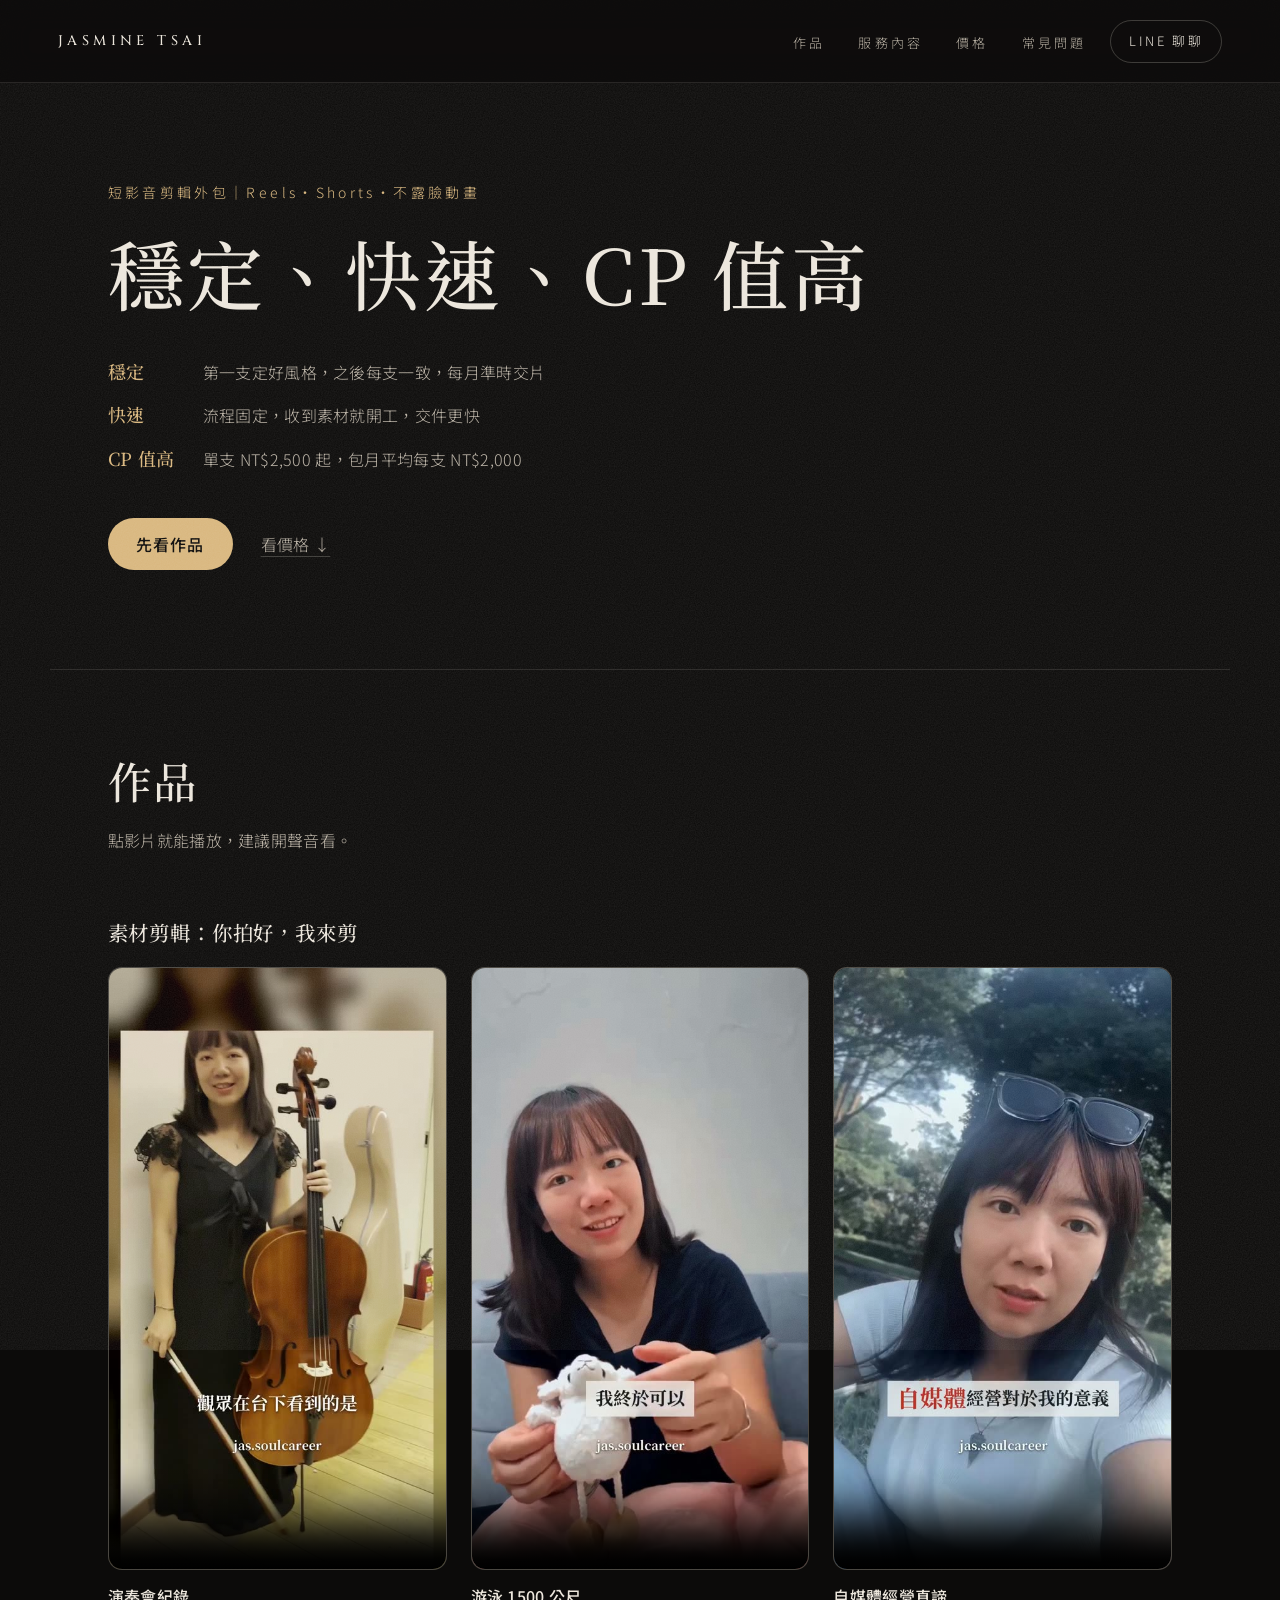
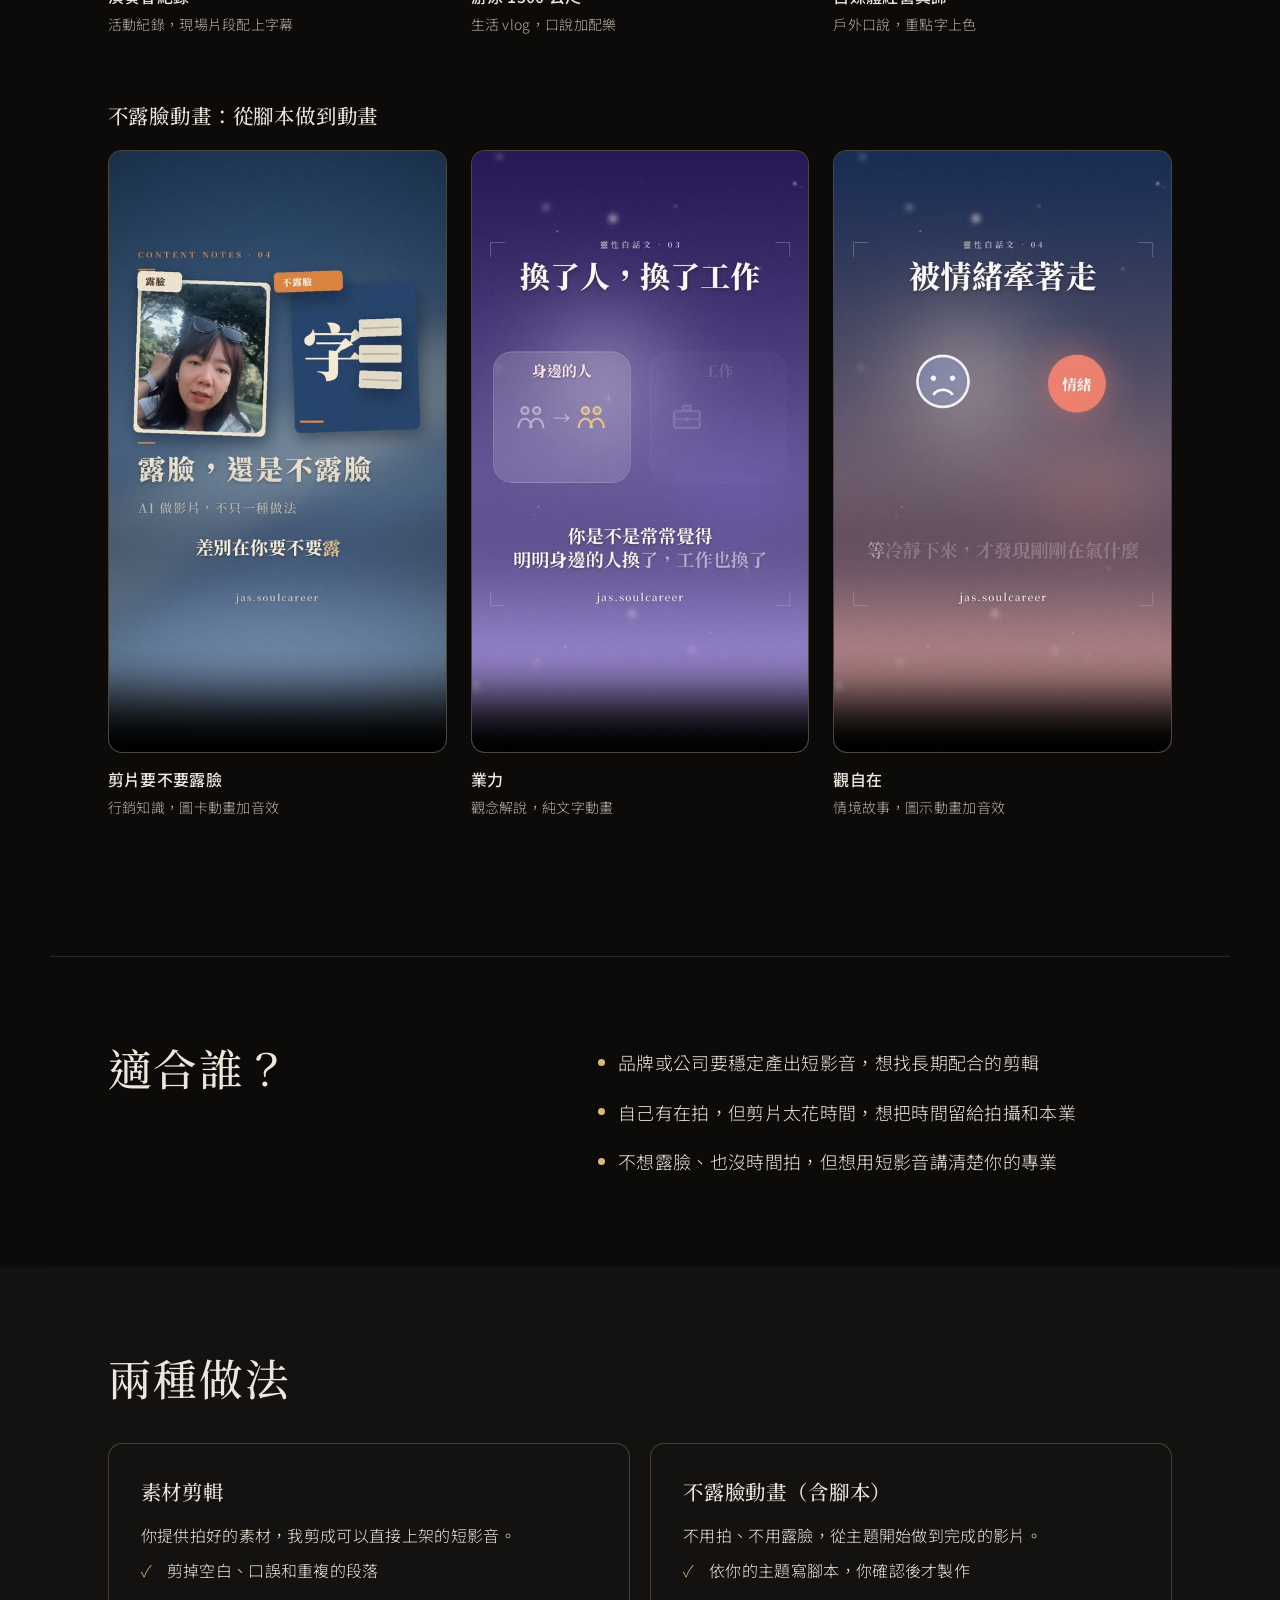
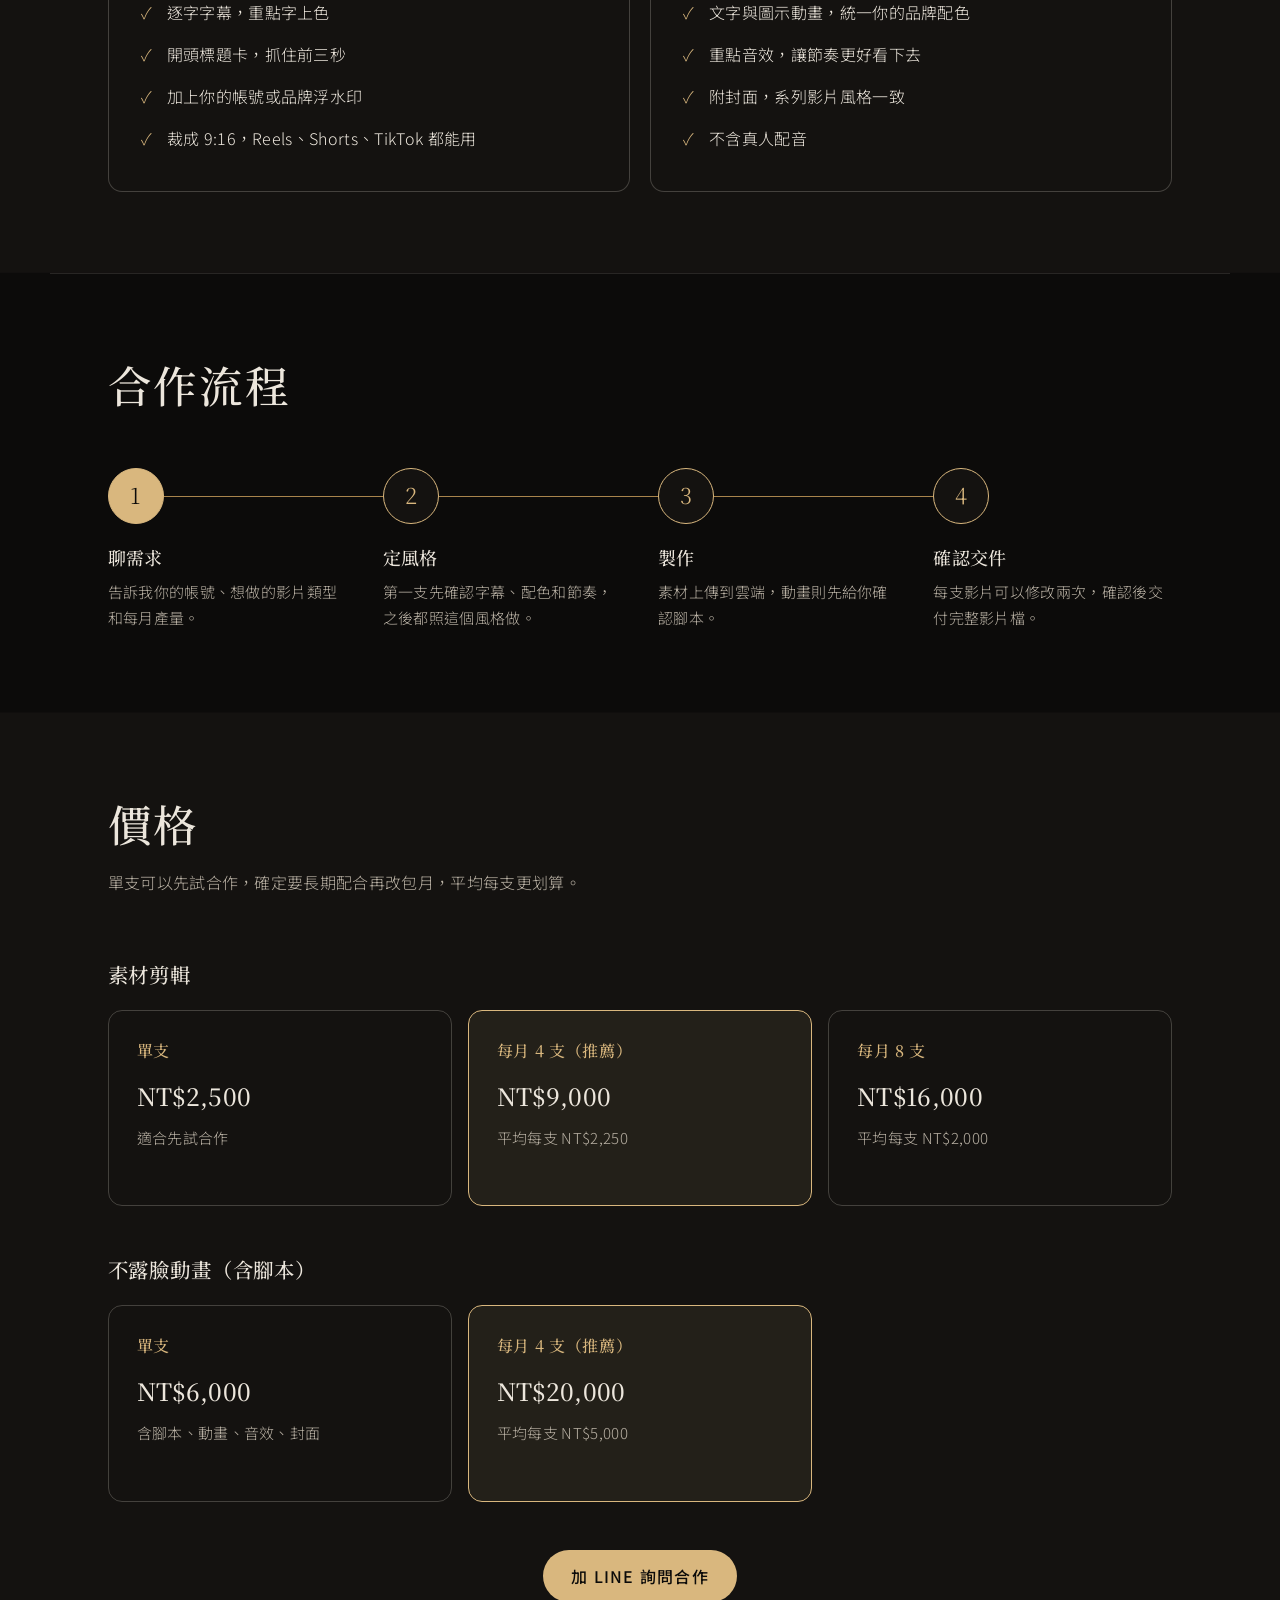
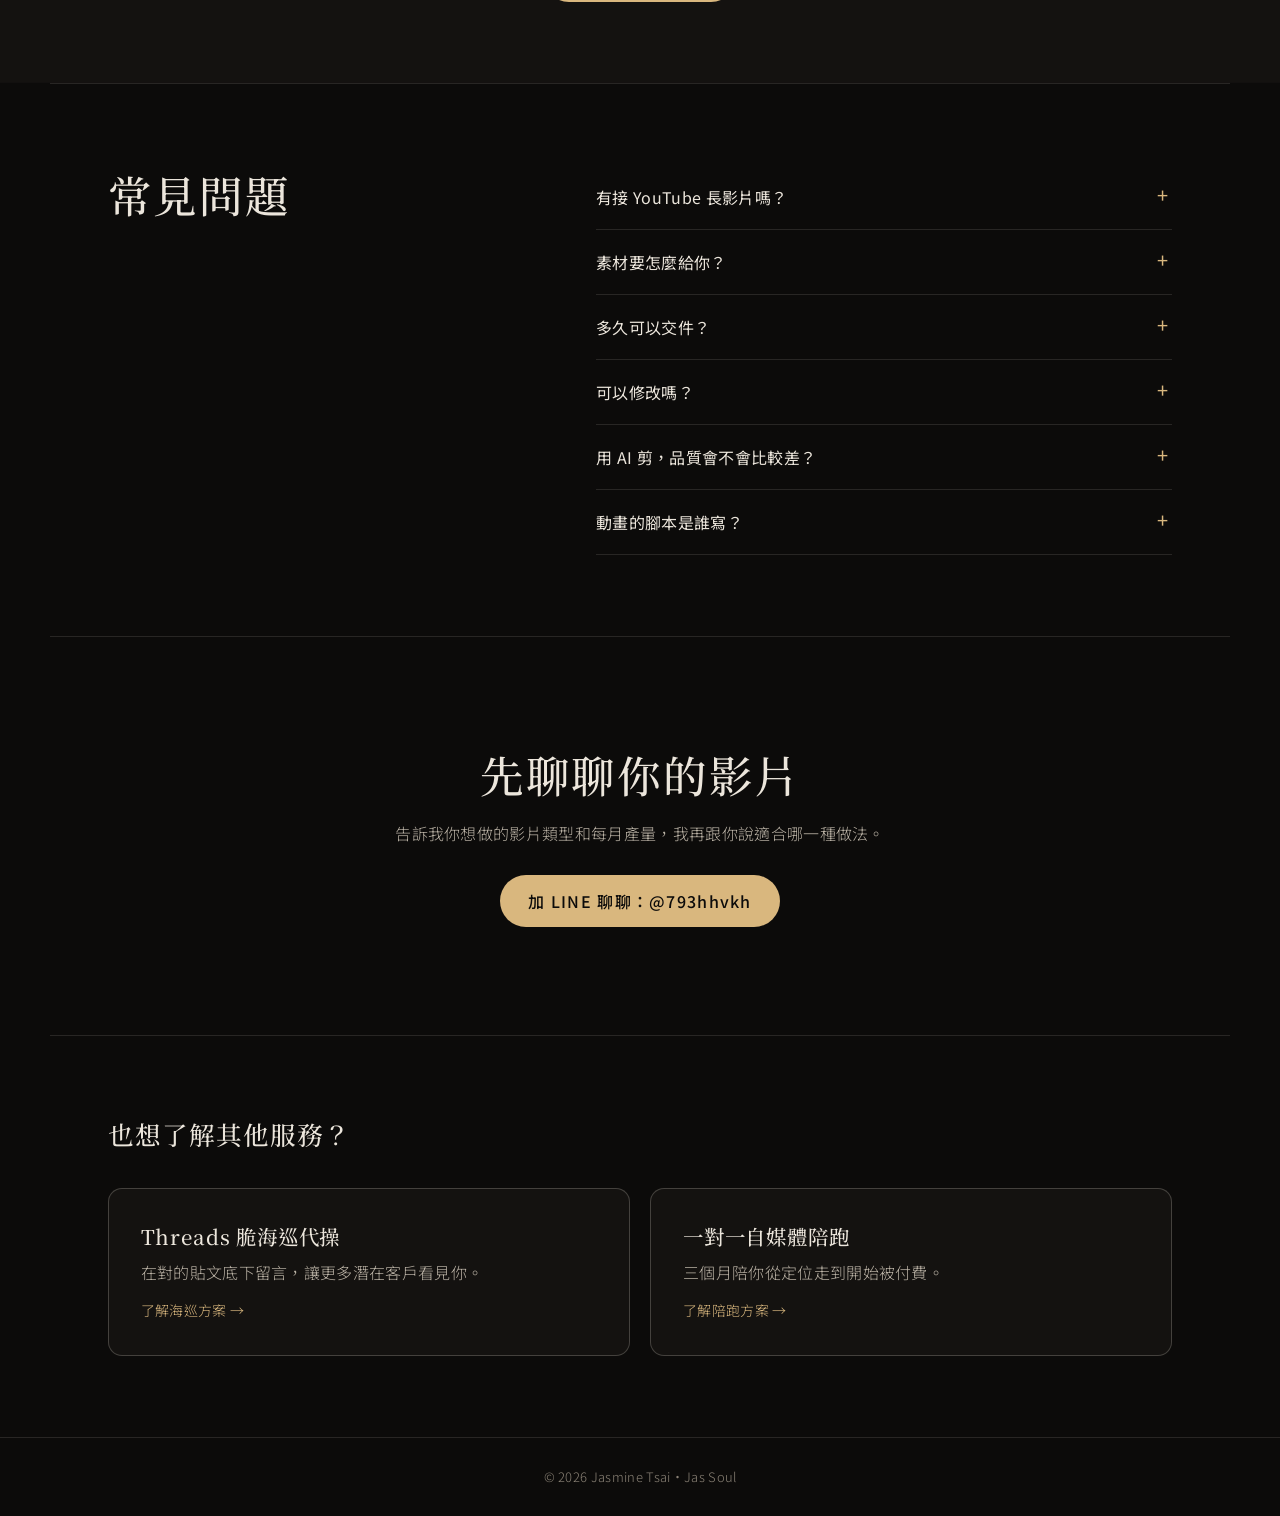
==== ai-video/index.html @ 6b988c1b "Add short video editing service page Co-Authored-By: Claude Opus 5.5 <noreply@anthropic.com>" ====
<!doctype html>
<html lang="zh-Hant">
<head>
<meta charset="utf-8">
<meta name="viewport" content="width=device-width, initial-scale=1, viewport-fit=cover">
<title>短影音剪輯外包｜穩定、快速、CP 值高｜Jasmine Tsai</title>
<meta name="description" content="短影音剪輯外包：有素材幫你剪成 Reels、Shorts，沒有素材也能從腳本做到不露臉動畫。單支或包月都可以，用 AI 加速，風格穩定、交件快。">
<meta name="theme-color" content="#0c0b0a">
<meta property="og:title" content="短影音剪輯外包｜穩定、快速、CP 值高">
<meta property="og:description" content="Reels、Shorts 代剪與不露臉動畫，單支或包月都可以。先看作品，再聊合作。">
<meta property="og:image" content="https://jasmine.jas-soul.com/assets/img/og-ai-video.jpg">
<meta property="og:image:width" content="1200">
<meta property="og:image:height" content="630">
<meta property="og:image:alt" content="短影音剪輯外包：穩定、快速、CP 值高">
<meta property="og:url" content="https://jasmine.jas-soul.com/ai-video/">
<meta property="og:type" content="website">
<meta name="twitter:card" content="summary_large_image">
<link rel="canonical" href="https://jasmine.jas-soul.com/ai-video/">
<link rel="icon" type="image/png" sizes="180x180" href="../assets/img/favicon-threads.png">
<link rel="apple-touch-icon" href="../assets/img/favicon-threads.png">
<link rel="preconnect" href="https://fonts.googleapis.com">
<link rel="preconnect" href="https://fonts.gstatic.com" crossorigin>
<link href="https://fonts.googleapis.com/css2?family=Cinzel:wght@400;500;600&family=Noto+Sans+TC:wght@300;400;500&family=Noto+Serif+TC:wght@300;500;700&display=swap" rel="stylesheet">
<link rel="stylesheet" href="../style.css">
<link rel="stylesheet" href="../threads/threads.css">
<link rel="stylesheet" href="ai-video.css">
<script type="application/ld+json">
{
 "@context": "https://schema.org",
 "@type": "Service",
 "@id": "https://jasmine.jas-soul.com/ai-video/#service",
 "name": "AI 短影音剪輯與不露臉動畫",
 "serviceType": "短影音剪輯外包",
 "description": "Reels、Shorts 短影音代剪，以及從腳本到動畫的不露臉影片製作。",
 "url": "https://jasmine.jas-soul.com/ai-video/",
 "image": "https://jasmine.jas-soul.com/assets/img/og-ai-video.jpg",
 "areaServed": {"@type": "Country", "name": "Taiwan"},
 "inLanguage": "zh-Hant",
 "provider": {"@id": "https://jasmine.jas-soul.com/#person", "@type": "Person", "name": "Jasmine Tsai", "url": "https://jasmine.jas-soul.com/"},
 "offers": [
  {"@type": "Offer", "name": "素材剪輯｜單支", "price": "2500", "priceCurrency": "TWD", "url": "https://jasmine.jas-soul.com/ai-video/#pricing"},
  {"@type": "Offer", "name": "素材剪輯｜每月 4 支", "price": "9000", "priceCurrency": "TWD", "url": "https://jasmine.jas-soul.com/ai-video/#pricing"},
  {"@type": "Offer", "name": "素材剪輯｜每月 8 支", "price": "16000", "priceCurrency": "TWD", "url": "https://jasmine.jas-soul.com/ai-video/#pricing"},
  {"@type": "Offer", "name": "不露臉動畫（含腳本）｜單支", "price": "6000", "priceCurrency": "TWD", "url": "https://jasmine.jas-soul.com/ai-video/#pricing"},
  {"@type": "Offer", "name": "不露臉動畫（含腳本）｜每月 4 支", "price": "20000", "priceCurrency": "TWD", "url": "https://jasmine.jas-soul.com/ai-video/#pricing"}
 ]
}
</script>
</head>
<body class="th">
<a class="skip" href="#main">跳到主要內容</a>
<div class="grain" aria-hidden="true"></div>

<header class="nav th-nav">
  <a class="nav-mark" href="../" aria-label="回到 Jasmine Tsai 首頁">Jasmine&nbsp;Tsai</a>
  <nav aria-label="本頁選單">
    <ul class="nav-links">
      <li><a href="#works">作品</a></li>
      <li><a href="#service">服務內容</a></li>
      <li><a href="#pricing">價格</a></li>
      <li><a href="#faq">常見問題</a></li>
    </ul>
  </nav>
  <a class="nav-cta" href="https://line.me/R/ti/p/@793hhvkh" target="_blank" rel="noopener">LINE 聊聊</a>
</header>

<main id="main">

  <section class="th-hero">
    <p class="th-eyebrow">短影音剪輯外包｜Reels・Shorts・不露臉動畫</p>
    <h1>穩定、快速、<span class="av-nowrap">CP 值高</span></h1>
    <ul class="av-keys">
      <li><strong>穩定</strong><span>第一支定好風格，之後每支一致，每月準時交片</span></li>
      <li><strong>快速</strong><span>流程固定，收到素材就開工，交件更快</span></li>
      <li><strong>CP 值高</strong><span>單支 NT$2,500 起，包月平均每支 NT$2,000</span></li>
    </ul>
    <div class="th-actions">
      <a class="th-btn" href="#works">先看作品</a>
      <a class="th-link" href="#pricing">看價格 <span aria-hidden="true">↓</span></a>
    </div>
  </section>

  <section class="th-section" id="works">
    <h2>作品</h2>
    <p class="th-intro">點影片就能播放，建議開聲音看。</p>

    <h3 class="th-subhead">素材剪輯：你拍好，我來剪</h3>
    <div class="av-works">
      <figure>
        <video src="v/concert.mp4" poster="v/concert.jpg" controls playsinline preload="none"></video>
        <figcaption><strong>演奏會紀錄</strong><span>活動紀錄，現場片段配上字幕</span></figcaption>
      </figure>
      <figure>
        <video src="v/swim.mp4" poster="v/swim.jpg" controls playsinline preload="none"></video>
        <figcaption><strong>游泳 1500 公尺</strong><span>生活 vlog，口說加配樂</span></figcaption>
      </figure>
      <figure>
        <video src="v/selfmedia.mp4" poster="v/selfmedia.jpg" controls playsinline preload="none"></video>
        <figcaption><strong>自媒體經營真諦</strong><span>戶外口說，重點字上色</span></figcaption>
      </figure>
    </div>

    <h3 class="th-subhead">不露臉動畫：從腳本做到動畫</h3>
    <div class="av-works">
      <figure>
        <video src="v/face.mp4" poster="v/face.jpg" controls playsinline preload="none"></video>
        <figcaption><strong>剪片要不要露臉</strong><span>行銷知識，圖卡動畫加音效</span></figcaption>
      </figure>
      <figure>
        <video src="v/karma.mp4" poster="v/karma.jpg" controls playsinline preload="none"></video>
        <figcaption><strong>業力</strong><span>觀念解說，純文字動畫</span></figcaption>
      </figure>
      <figure>
        <video src="v/guanyin.mp4" poster="v/guanyin.jpg" controls playsinline preload="none"></video>
        <figcaption><strong>觀自在</strong><span>情境故事，圖示動畫加音效</span></figcaption>
      </figure>
    </div>
  </section>

  <section class="th-section th-split">
    <div>
      <h2>適合誰？</h2>
    </div>
    <ul class="th-list">
      <li>品牌或公司要穩定產出短影音，想找長期配合的剪輯</li>
      <li>自己有在拍，但剪片太花時間，想把時間留給拍攝和本業</li>
      <li>不想露臉、也沒時間拍，但想用短影音講清楚你的專業</li>
    </ul>
  </section>

  <section class="th-section th-band" id="service">
    <h2>兩種做法</h2>
    <div class="th-two">
      <div class="th-panel">
        <h3>素材剪輯</h3>
        <p>你提供拍好的素材，我剪成可以直接上架的短影音。</p>
        <ul class="th-checks">
          <li>剪掉空白、口誤和重複的段落</li>
          <li>逐字字幕，重點字上色</li>
          <li>開頭標題卡，抓住前三秒</li>
          <li>加上你的帳號或品牌浮水印</li>
          <li>裁成 9:16，Reels、Shorts、TikTok 都能用</li>
        </ul>
      </div>
      <div class="th-panel">
        <h3>不露臉動畫（含腳本）</h3>
        <p>不用拍、不用露臉，從主題開始做到完成的影片。</p>
        <ul class="th-checks">
          <li>依你的主題寫腳本，你確認後才製作</li>
          <li>文字與圖示動畫，統一你的品牌配色</li>
          <li>重點音效，讓節奏更好看下去</li>
          <li>附封面，系列影片風格一致</li>
          <li>不含真人配音</li>
        </ul>
      </div>
    </div>
  </section>

  <section class="th-section" id="process">
    <h2>合作流程</h2>
    <ol class="th-steps">
      <li><strong>聊需求</strong><span>告訴我你的帳號、想做的影片類型和每月產量。</span></li>
      <li><strong>定風格</strong><span>第一支先確認字幕、配色和節奏，之後都照這個風格做。</span></li>
      <li><strong>製作</strong><span>素材上傳到雲端，動畫則先給你確認腳本。</span></li>
      <li><strong>確認交件</strong><span>每支影片可以修改兩次，確認後交付完整影片檔。</span></li>
    </ol>
  </section>

  <section class="th-section th-band" id="pricing">
    <h2>價格</h2>
    <p class="th-intro">單支可以先試合作，確定要長期配合再改包月，平均每支更划算。</p>

    <h3 class="th-subhead">素材剪輯</h3>
    <div class="th-plans">
      <article class="th-plan">
        <h4>單支</h4>
        <p class="th-count">NT$2,500</p>
        <p class="th-incl">適合先試合作</p>
      </article>
      <article class="th-plan is-main">
        <h4>每月 4 支（推薦）</h4>
        <p class="th-count">NT$9,000</p>
        <p class="th-incl">平均每支 NT$2,250</p>
      </article>
      <article class="th-plan">
        <h4>每月 8 支</h4>
        <p class="th-count">NT$16,000</p>
        <p class="th-incl">平均每支 NT$2,000</p>
      </article>
    </div>

    <h3 class="th-subhead">不露臉動畫（含腳本）</h3>
    <div class="th-plans av-plans-2">
      <article class="th-plan">
        <h4>單支</h4>
        <p class="th-count">NT$6,000</p>
        <p class="th-incl">含腳本、動畫、音效、封面</p>
      </article>
      <article class="th-plan is-main">
        <h4>每月 4 支（推薦）</h4>
        <p class="th-count">NT$20,000</p>
        <p class="th-incl">平均每支 NT$5,000</p>
      </article>
    </div>

    <div class="th-actions av-center">
      <a class="th-btn" href="https://line.me/R/ti/p/@793hhvkh" target="_blank" rel="noopener">加 LINE 詢問合作</a>
    </div>
  </section>

  <section class="th-section th-split" id="faq">
    <div>
      <h2>常見問題</h2>
    </div>
    <div class="th-faq">
      <details>
        <summary>有接 YouTube 長影片嗎？</summary>
        <p>目前專注在 Reels、Shorts、TikTok 這類短影音。如果你有長影片，可以挑出精華片段剪成短影音。</p>
      </details>
      <details>
        <summary>素材要怎麼給你？</summary>
        <p>上傳到 Google 雲端硬碟或其他雲端空間，把連結傳給我就好。手機直拍的影片也可以。</p>
      </details>
      <details>
        <summary>多久可以交件？</summary>
        <p>依每月產量和影片長度安排，合作前會先跟你約好交件時間。</p>
      </details>
      <details>
        <summary>可以修改嗎？</summary>
        <p>可以，每支影片可以修改兩次。第一支會花比較多時間跟你對齊風格，之後的影片照同一個風格製作，修改也會比較快。</p>
      </details>
      <details>
        <summary>用 AI 剪，品質會不會比較差？</summary>
        <p>AI 負責去除空白、產生字幕這些重複的工作，選段落、抓節奏、字幕校對和最後的檢查，都是我自己做。</p>
      </details>
      <details>
        <summary>動畫的腳本是誰寫？</summary>
        <p>不露臉動畫方案包含腳本，我會依你的主題和受眾撰寫，你確認後才開始製作。</p>
      </details>
    </div>
  </section>

  <section class="th-cta">
    <h2>先聊聊你的影片</h2>
    <p>告訴我你想做的影片類型和每月產量，我再跟你說適合哪一種做法。</p>
    <a class="th-btn" href="https://line.me/R/ti/p/@793hhvkh" target="_blank" rel="noopener">加 LINE 聊聊：@793hhvkh</a>
  </section>

  <section class="th-section th-more">
    <h2>也想了解其他服務？</h2>
    <div class="th-two">
      <a class="th-panel th-more-link" href="../threads/">
        <h3>Threads 脆海巡代操</h3>
        <p>在對的貼文底下留言，讓更多潛在客戶看見你。</p>
        <span>了解海巡方案 <i aria-hidden="true">→</i></span>
      </a>
      <a class="th-panel th-more-link" href="https://selfmedia.jas-soul.com/" target="_blank" rel="noopener">
        <h3>一對一自媒體陪跑</h3>
        <p>三個月陪你從定位走到開始被付費。</p>
        <span>了解陪跑方案 <i aria-hidden="true">→</i></span>
      </a>
    </div>
  </section>

</main>

<footer class="th-footer">
  <p>© 2026 Jasmine Tsai・Jas Soul</p>
</footer>
<script>
document.querySelectorAll('.av-works video').forEach(v=>v.addEventListener('play',()=>{
  document.querySelectorAll('.av-works video').forEach(o=>{if(o!==v)o.pause();});
}));
</script>
</body>
</html>
---- style.css ----
/* ==========================================================
   Jasmine Tsai — Portfolio
   Cinematic, restrained. Warm black · paper · gold.
   ========================================================== */
:root{
  --ink:#0c0b0a;
  --ink-2:#141210;
  --ink-3:#1c1916;
  --paper:#ece6dc;
  --paper-dim:#b9b1a4;
  --muted:#8a8276;
  --gold:#d9b77e;
  --gold-deep:#a8844c;
  --ember:#ff8a3d;
  --line:rgba(236,230,220,.12);
  --line-2:rgba(236,230,220,.22);

  --f-display:"Cinzel", "Noto Serif TC", serif;
  --f-serif:"Noto Serif TC", "Songti TC", serif;
  --f-sans:"Noto Sans TC", -apple-system, "PingFang TC", system-ui, sans-serif;

  --gutter:clamp(16px, 4.5vw, 72px);
  --max:1440px;
  --ease:cubic-bezier(.22,1,.36,1);
  --ease-io:cubic-bezier(.65,0,.35,1);
  --bar:clamp(36px, 9vh, 96px);
}

*,*::before,*::after{box-sizing:border-box}
html{-webkit-text-size-adjust:100%;scroll-behavior:smooth;background:var(--ink);overflow-x:hidden}
@supports (overflow:clip){html,body{overflow-x:clip}}
body{
  margin:0;background:var(--ink);color:var(--paper);
  font-family:var(--f-sans);font-weight:300;font-size:16px;line-height:1.75;
  letter-spacing:.02em;-webkit-font-smoothing:antialiased;text-rendering:optimizeLegibility;
  overflow-x:hidden;
}
img,video{display:block;max-width:100%}
a{color:inherit}
button{font:inherit;color:inherit;background:none;border:0;padding:0;cursor:pointer}
h1,h2,h3,h4,p,ul,ol,dl,dd,figure{margin:0}
ul,ol{list-style:none;padding:0}
::selection{background:var(--gold);color:var(--ink)}
:focus-visible{outline:1px solid var(--gold);outline-offset:4px}

.skip{position:fixed;left:16px;top:-60px;z-index:200;background:var(--paper);color:var(--ink);padding:10px 16px;border-radius:2px;text-decoration:none;transition:top .3s}
.skip:focus{top:16px}

/* ---------- fixed layers ---------- */
.grain{
  position:fixed;inset:-50%;z-index:90;pointer-events:none;opacity:.07;
  background-image:url("data:image/svg+xml,%3Csvg xmlns='http://www.w3.org/2000/svg' width='220' height='220'%3E%3Cfilter id='n'%3E%3CfeTurbulence type='fractalNoise' baseFrequency='.85' numOctaves='3' stitchTiles='stitch'/%3E%3CfeColorMatrix values='0 0 0 0 1  0 0 0 0 1  0 0 0 0 1  0 0 0 1.2 0'/%3E%3C/filter%3E%3Crect width='100%25' height='100%25' filter='url(%23n)'/%3E%3C/svg%3E");
  animation:grain .9s steps(6) infinite;
}
@keyframes grain{
  0%{transform:translate(0,0)}20%{transform:translate(-3%,2%)}40%{transform:translate(2%,-3%)}
  60%{transform:translate(-2%,-1%)}80%{transform:translate(3%,3%)}100%{transform:translate(0,0)}
}
#burn{position:fixed;inset:0;width:100%;height:100%;z-index:150;pointer-events:none;display:none}
#burn.on{display:block}
.burn-fallback{position:fixed;inset:0;z-index:150;pointer-events:none;background:var(--ink);
  clip-path:circle(0% at var(--x,50%) var(--y,50%));transition:clip-path .7s var(--ease-io)}
.burn-fallback.on{clip-path:circle(150% at var(--x,50%) var(--y,50%))}

/* custom cursor (fine pointers only) */
.cursor{position:fixed;left:0;top:0;z-index:180;pointer-events:none;width:10px;height:10px;margin:-5px 0 0 -5px;
  border-radius:50%;background:var(--paper);mix-blend-mode:difference;opacity:0;
  transition:width .45s var(--ease),height .45s var(--ease),margin .45s var(--ease),opacity .3s,background .3s;
  display:grid;place-items:center}
.cursor.show{opacity:1}
.cursor.big{width:84px;height:84px;margin:-42px 0 0 -42px;background:var(--paper)}
.cursor-label{font-family:var(--f-sans);font-size:12px;letter-spacing:.2em;color:#000;opacity:0;transition:opacity .25s;white-space:nowrap;font-weight:500}
.cursor.big .cursor-label{opacity:1}
@media (hover:hover) and (pointer:fine){ body.has-cursor, body.has-cursor a, body.has-cursor button{cursor:none} }

/* ---------- nav ---------- */
.nav{position:fixed;inset:0 0 auto 0;z-index:100;display:flex;align-items:center;gap:24px;
  padding:clamp(14px,2.2vh,22px) var(--gutter);transition:transform .6s var(--ease),background .4s,backdrop-filter .4s}
.nav.scrolled{background:rgba(12,11,10,.55);backdrop-filter:blur(14px);-webkit-backdrop-filter:blur(14px)}
.nav.hide{transform:translateY(-110%)}
.nav-mark{font-family:var(--f-display);font-size:14px;letter-spacing:.32em;text-transform:uppercase;text-decoration:none;font-weight:500}
.nav nav{margin-left:auto}
.nav-links{display:flex;gap:clamp(18px,2.6vw,40px)}
.nav-links a{position:relative;font-size:13px;letter-spacing:.24em;text-decoration:none;color:var(--paper-dim);transition:color .3s}
.nav-links a::after{content:"";position:absolute;left:0;right:0;bottom:-6px;height:1px;background:var(--gold);transform:scaleX(0);transform-origin:right;transition:transform .5s var(--ease)}
.nav-links a:hover,.nav-links a[aria-current="true"]{color:var(--paper)}
.nav-links a:hover::after,.nav-links a[aria-current="true"]::after{transform:scaleX(1);transform-origin:left}
.nav-cta{font-size:13px;letter-spacing:.2em;text-decoration:none;padding:9px 18px;border:1px solid var(--line-2);border-radius:999px;transition:background .35s,color .35s,border-color .35s}
.nav-cta:hover{background:var(--paper);color:var(--ink);border-color:var(--paper)}

/* ---------- hero ---------- */
.hero{position:relative;height:100vh;height:100svh;min-height:560px;overflow:hidden;isolation:isolate;display:grid;place-items:center}
#hero-gl{position:absolute;inset:0;width:100%;height:100%;z-index:-2}
.hero-fallback{position:absolute;inset:0;z-index:-3;
  background:radial-gradient(60% 50% at 50% 55%, rgba(168,132,76,.32), transparent 70%),radial-gradient(120% 90% at 50% 50%, #1b1610 0%, var(--ink) 70%)}
.letterbox{position:absolute;left:0;right:0;height:var(--bar);background:#000;z-index:2;display:flex;align-items:center;justify-content:space-between;
  padding:0 var(--gutter);font-family:var(--f-display);font-size:11px;letter-spacing:.34em;text-transform:uppercase;color:rgba(236,230,220,.38);
  transform:scaleY(0);transition:transform 1.4s var(--ease-io) .1s}
.letterbox span{opacity:0;transition:opacity 1s 1.2s}
.letterbox--top{top:0;transform-origin:top}
.letterbox--bottom{bottom:0;transform-origin:bottom}
.letterbox--top{align-items:flex-end;padding-bottom:12px}
.letterbox--bottom{align-items:flex-start;padding-top:12px}
body.ready .letterbox{transform:scaleY(1)}
body.ready .letterbox span{opacity:1}
.letterbox--top span{visibility:hidden}
@media (min-height:700px){.letterbox--top span{visibility:visible}}

.hero-inner{position:relative;z-index:3;text-align:center;padding:0 var(--gutter);max-width:1200px;will-change:transform}
.hero-kicker{display:flex;align-items:center;justify-content:center;gap:16px;font-family:var(--f-display);font-size:clamp(10px,1vw,12px);letter-spacing:.42em;text-transform:uppercase;color:var(--gold);
  opacity:0;transform:translateY(10px);transition:opacity 1.2s .9s,transform 1.2s var(--ease) .9s}
.hero-kicker i{width:40px;height:1px;background:currentColor;opacity:.6}
.hero-title{margin:clamp(20px,3.4vh,36px) 0 clamp(18px,3vh,30px);font-family:var(--f-serif);font-weight:500;font-size:clamp(28px,6.6vw,104px);line-height:1.14;letter-spacing:.04em}
.hero-title .line{display:block;overflow:hidden;padding-bottom:.06em;white-space:nowrap}
.hero-title .line>span{display:inline-block;transform:translateY(110%);transition:transform 1.5s var(--ease)}
.hero-title .line:nth-child(2)>span{transition-delay:.12s}
.hero-title em{font-style:normal;color:var(--gold);
  background:linear-gradient(100deg,var(--gold-deep) 0%,#f3dcae 45%,var(--gold) 60%,var(--gold-deep) 100%);background-size:220% 100%;
  -webkit-background-clip:text;background-clip:text;-webkit-text-fill-color:transparent;animation:sheen 7s var(--ease-io) infinite}
@keyframes sheen{0%,100%{background-position:100% 0}50%{background-position:0 0}}
.hero-sub{max-width:34em;margin:0 auto;color:var(--paper-dim);font-size:clamp(14px,1.25vw,17px);
  opacity:0;transform:translateY(10px);transition:opacity 1.2s 1.1s,transform 1.2s var(--ease) 1.1s}
body.ready .hero-title .line>span{transform:none}
body.ready .hero-kicker,body.ready .hero-sub,body.ready .btn-enter,body.ready .hero-scroll{opacity:1;transform:none}

.btn-enter{position:relative;margin-top:clamp(28px,5vh,52px);display:inline-flex;flex-direction:column;align-items:center;gap:2px;
  padding:20px 44px;opacity:0;transform:translateY(10px);transition:opacity 1.2s 1.3s,transform 1.2s var(--ease) 1.3s}
.btn-enter-ring{position:absolute;inset:0;border:1px solid var(--line-2);border-radius:999px;transition:border-color .5s,transform .7s var(--ease),background .5s}
.btn-enter-text{position:relative;font-size:15px;letter-spacing:.32em;padding-left:.32em}
.btn-enter-en{position:relative;font-family:var(--f-display);font-size:10px;letter-spacing:.5em;color:var(--gold);padding-left:.5em}
.btn-enter:hover .btn-enter-ring{border-color:var(--gold);transform:scale(1.06);background:rgba(217,183,126,.06)}

.hero-scroll{position:absolute;z-index:3;right:var(--gutter);bottom:calc(var(--bar) + 18px);display:flex;flex-direction:column;align-items:center;gap:10px;
  font-family:var(--f-display);font-size:10px;letter-spacing:.42em;text-transform:uppercase;color:var(--muted);opacity:0;transition:opacity 1s 1.8s}
.hero-scroll i{width:1px;height:42px;background:linear-gradient(var(--gold),transparent);transform-origin:top;animation:drip 2.4s var(--ease-io) infinite}
@keyframes drip{0%{transform:scaleY(0)}50%{transform:scaleY(1);transform-origin:top}50.01%{transform-origin:bottom}100%{transform:scaleY(0);transform-origin:bottom}}

/* ---------- shared section / chapter ---------- */
main>section:not(.hero){position:relative;padding:clamp(96px,16vh,200px) var(--gutter) 0;max-width:var(--max);margin:0 auto}
.chapter{display:grid;grid-template-columns:minmax(0,1fr) auto;align-items:end;gap:8px 32px;margin-bottom:clamp(48px,8vh,96px);
  padding-bottom:22px;border-bottom:1px solid var(--line)}
.chapter-no{grid-column:1/-1;font-family:var(--f-display);font-size:12px;letter-spacing:.42em;text-transform:uppercase;color:var(--gold)}
.chapter-title{font-family:var(--f-serif);font-weight:500;font-size:clamp(28px,4.2vw,60px);line-height:1.25;letter-spacing:.04em}
.chapter-hint{font-size:13px;letter-spacing:.14em;color:var(--muted);text-align:right;max-width:22em}
.chapter-hint::before{content:"";display:inline-block;width:6px;height:6px;border-radius:50%;background:var(--ember);margin-right:10px;vertical-align:middle;box-shadow:0 0 12px var(--ember);animation:pulse 2.4s infinite}
@keyframes pulse{50%{opacity:.35}}

/* reveal */
.reveal{opacity:0;transform:translateY(36px);transition:opacity 1.1s var(--ease),transform 1.3s var(--ease);transition-delay:var(--d,0s)}
.reveal.in{opacity:1;transform:none}

/* ---------- numbers ---------- */
.stats{display:grid;grid-template-columns:repeat(4,1fr);border-top:1px solid var(--line)}
.stat{padding:clamp(28px,4vh,44px) clamp(12px,1.6vw,28px) clamp(28px,4vh,44px) 0;border-right:1px solid var(--line)}
.stat+.stat{padding-left:clamp(16px,2vw,32px)}
.stat:last-child{border-right:0}
.stat-num{font-family:var(--f-display);font-size:clamp(44px,6.6vw,104px);line-height:1;letter-spacing:-.01em;font-weight:400;white-space:nowrap}
.stat-num small{font-family:var(--f-serif);font-size:.32em;margin-left:.2em;color:var(--gold);letter-spacing:.04em}
.stat-label{margin-top:18px;font-size:14px;color:var(--paper-dim);letter-spacing:.1em}
.numbers-note{margin-top:clamp(48px,8vh,88px);max-width:40em;font-family:var(--f-serif);font-size:clamp(17px,1.7vw,22px);line-height:1.9;color:var(--paper-dim)}
.numbers-note strong{font-weight:500;color:var(--paper)}

/* ---------- media (shader-toggle frames) ---------- */
.media{position:relative;overflow:hidden;background:var(--ink-3);isolation:isolate}
.media--square{aspect-ratio:1/1}
.media--portrait{aspect-ratio:4/5}
.media--reel{aspect-ratio:9/16;border-radius:4px}
.media--photo{aspect-ratio:4/5}
.media>img,.media>video{position:absolute;inset:0;width:100%;height:100%;object-fit:cover;transition:transform 1.4s var(--ease)}
.media[data-align="0"]>img,.media[data-align="0"]>video{object-position:50% 0}
.media[data-align="0.4"]>img{object-position:50% 40%}
.media .live{opacity:0}
.media.is-live .live{opacity:1}
.media.is-live .still{opacity:0}
.media canvas.fx{position:absolute;inset:0;width:100%;height:100%;z-index:3;pointer-events:none}
.media.fx-fallback .live{opacity:1;clip-path:circle(0% at var(--x,50%) var(--y,50%));transition:clip-path .9s var(--ease-io),transform 1.4s var(--ease)}
.media.fx-fallback.is-live .live{clip-path:circle(150% at var(--x,50%) var(--y,50%))}
.media.fx-fallback.is-live .still{opacity:1}
.media-toggle{position:absolute;inset:0;z-index:4;width:100%;height:100%}
.media-toggle:focus-visible{outline-offset:-6px}
.media::after{content:"";position:absolute;inset:0;z-index:2;pointer-events:none;box-shadow:inset 0 0 0 1px var(--line);
  background:radial-gradient(120% 90% at 50% 50%,transparent 55%,rgba(0,0,0,.45))}
@media (hover:hover){.media:hover>img,.media:hover>video{transform:scale(1.035)}}

/* ---------- work / cases ---------- */
.work-grid{display:grid;grid-template-columns:repeat(2,minmax(0,1fr));gap:clamp(72px,10vh,128px) clamp(28px,4vw,72px)}
.case{display:flex;flex-direction:column;gap:clamp(24px,3vh,36px)}
.case--feature{grid-column:1/-1;display:grid;grid-template-columns:minmax(0,5fr) minmax(0,6fr);align-items:center;gap:clamp(32px,6vw,110px)}
.case--feature .case-title{font-size:clamp(30px,4vw,58px)}
.case-index{font-family:var(--f-display);font-size:11px;letter-spacing:.38em;color:var(--gold);text-transform:uppercase}
.case-title{margin-top:14px;font-family:var(--f-serif);font-weight:500;font-size:clamp(24px,2.5vw,36px);line-height:1.35;letter-spacing:.03em}
.case-lede{margin-top:18px;color:var(--paper-dim);max-width:34em}
.specs{display:flex;flex-wrap:wrap;gap:0;margin-top:26px;border-top:1px solid var(--line)}
.specs div{flex:1 1 0;min-width:110px;padding:14px 18px 0 0}
.specs div+div{padding-left:18px;border-left:1px solid var(--line)}
.specs dt{font-size:11px;letter-spacing:.2em;color:var(--muted)}
.specs dd{margin-top:4px;font-family:var(--f-serif);font-size:clamp(17px,1.5vw,21px);font-weight:500;color:var(--paper)}
.case-role{margin-top:22px;font-size:13px;letter-spacing:.14em;color:var(--muted)}
.btn-zoom{margin-top:26px;display:inline-flex;align-items:center;gap:10px;font-size:13px;letter-spacing:.22em;padding:4px 0;border-bottom:1px solid var(--line-2);transition:color .3s,border-color .3s,gap .4s var(--ease)}
.btn-zoom span{color:var(--gold);transition:transform .4s var(--ease)}
.btn-zoom:hover{color:var(--gold);border-color:var(--gold);gap:16px}
.btn-zoom:hover span{transform:translate(2px,-2px)}

.case--band{grid-column:1/-1;display:grid;grid-template-columns:minmax(0,5fr) minmax(0,6fr);gap:clamp(32px,6vw,110px);
  padding:clamp(40px,6vh,72px) clamp(24px,4vw,64px);background:linear-gradient(135deg,var(--ink-2),var(--ink-3));border:1px solid var(--line);position:relative;overflow:hidden}
.case--band::before{content:"408";position:absolute;right:-.06em;bottom:-.28em;font-family:var(--f-display);font-size:clamp(160px,26vw,380px);line-height:1;color:rgba(217,183,126,.05);pointer-events:none}
.band-data{position:relative;display:flex;flex-direction:column;justify-content:center;gap:40px}
.split-bar{display:flex;height:10px;gap:3px}
.split-bar span{width:0;background:var(--gold);transition:width 1.6s var(--ease) .2s}
.split-bar span+span{background:rgba(217,183,126,.32)}
.case--band.in .split-bar span{width:var(--w)}
.split-legend{display:flex;justify-content:space-between;margin-top:14px;font-size:13px;color:var(--paper-dim);letter-spacing:.1em}
.split-legend b{font-family:var(--f-display);font-weight:400;font-size:28px;color:var(--paper);margin-right:10px;letter-spacing:0}
.split-legend p:last-child{text-align:right}
.ledger{display:grid;grid-template-columns:repeat(3,1fr);border-top:1px solid var(--line)}
.ledger div{padding-top:16px}
.ledger div+div{padding-left:18px;border-left:1px solid var(--line)}
.ledger dt{font-size:11px;letter-spacing:.2em;color:var(--muted)}
.ledger dd{margin-top:6px;font-family:var(--f-display);font-size:clamp(26px,2.8vw,40px);line-height:1.1;white-space:nowrap}

/* filmstrip */
.strip-wrap{margin-top:clamp(96px,14vh,160px)}
.strip-head{display:flex;justify-content:space-between;align-items:end;gap:24px;margin-bottom:28px}
.strip-title{font-family:var(--f-serif);font-weight:500;font-size:clamp(20px,2vw,28px);letter-spacing:.06em}
.strip-title .en{display:block;font-family:var(--f-display);font-size:11px;letter-spacing:.38em;color:var(--gold);text-transform:uppercase;margin-bottom:8px;font-weight:400}
.strip-head p{color:var(--muted);font-size:14px;max-width:24em;text-align:right}
.strip{display:flex;gap:6px;overflow-x:auto;scroll-snap-type:x mandatory;scroll-padding-inline:var(--gutter);padding:22px 6px;margin:0 calc(var(--gutter) * -1);padding-inline:var(--gutter);
  background:
    radial-gradient(circle at 8px 9px,var(--ink) 3.5px,transparent 4px) 0 0/22px 18px repeat-x,
    radial-gradient(circle at 8px 9px,var(--ink) 3.5px,transparent 4px) 0 100%/22px 18px repeat-x,
    #050505;
  scrollbar-width:none;cursor:grab}
.strip::-webkit-scrollbar{display:none}
.strip li{flex:none;scroll-snap-align:start}
.strip figure{position:relative;height:clamp(240px,36vh,380px)}
.strip img{height:100%;width:auto;filter:brightness(.88);transition:filter .6s var(--ease)}
.strip li:hover img,.strip li:focus-within img{filter:brightness(1.04)}
.strip figcaption{position:absolute;left:12px;bottom:10px;font-size:12px;letter-spacing:.16em;color:var(--paper);text-shadow:0 1px 8px #000}

/* ---------- products ---------- */
.products-intro{max-width:34em;margin-top:-24px;margin-bottom:clamp(56px,9vh,104px);font-family:var(--f-serif);font-size:clamp(17px,1.6vw,21px);line-height:1.9;color:var(--paper-dim)}
.products-intro em{font-style:normal;color:var(--gold)}
.product{--accent:var(--gold);--glow:rgba(217,183,126,.16);position:relative;display:grid;grid-template-columns:minmax(0,6fr) minmax(0,5fr);align-items:center;gap:clamp(40px,7vw,120px);
  padding:clamp(48px,8vh,96px) 0}
.product+.product{border-top:1px solid var(--line)}
.product:nth-of-type(even){grid-template-columns:minmax(0,5fr) minmax(0,6fr)}
.product:nth-of-type(even) .phones{order:2}
.product--success{--accent:#d9b77e;--glow:rgba(70,82,140,.38)}
.product--diary{--accent:#e08a9a;--glow:rgba(196,89,106,.26)}
.phones{position:relative;aspect-ratio:1/1;display:grid;place-items:center;isolation:isolate}
.phones::before{content:"";position:absolute;inset:4%;z-index:-1;border-radius:50%;background:radial-gradient(closest-side,var(--glow),transparent 72%);filter:blur(6px)}
.phone{position:absolute;width:42%;aspect-ratio:690/1494;padding:7px;border-radius:30px;background:#050505;
  box-shadow:0 0 0 1px rgba(236,230,220,.14),0 40px 80px -20px rgba(0,0,0,.8),0 12px 30px -10px rgba(0,0,0,.6);
  transition:transform 1.1s var(--ease)}
.phone img{width:100%;height:100%;object-fit:cover;object-position:top;border-radius:23px}
.phone--front{transform:translate(-26%,4%) rotate(-4deg);z-index:2}
.phone--back{transform:translate(28%,-6%) rotate(5deg);filter:brightness(.82)}
@media (hover:hover){
  .product:hover .phone--front{transform:translate(-32%,2%) rotate(-6deg)}
  .product:hover .phone--back{transform:translate(34%,-8%) rotate(7deg);filter:none}
}
.product-name{margin-top:14px;font-family:var(--f-serif);font-weight:500;font-size:clamp(32px,3.6vw,52px);line-height:1.2;letter-spacing:.06em}
.product-name span{display:block;margin-top:8px;font-family:var(--f-display);font-size:12px;letter-spacing:.38em;text-transform:uppercase;color:var(--accent);font-weight:400}
.product-quote{margin-top:24px;padding-left:18px;border-left:1px solid var(--accent);font-family:var(--f-serif);font-size:clamp(16px,1.4vw,19px);line-height:1.85;color:var(--paper)}
.features{margin-top:26px}
.features li{position:relative;padding:9px 0 9px 26px;font-size:15px;color:var(--paper-dim);border-bottom:1px solid var(--line)}
.features li::before{content:"✦";position:absolute;left:0;top:9px;font-size:11px;color:var(--accent)}
.product-actions{margin-top:30px;display:flex;flex-wrap:wrap;align-items:center;gap:20px 32px}
.product-actions .btn-zoom{margin-top:0}
.btn-product{position:relative;display:inline-flex;align-items:center;gap:10px;padding:14px 28px;border-radius:999px;border:1px solid var(--accent);color:var(--paper);
  text-decoration:none;font-size:14px;letter-spacing:.2em;overflow:hidden;isolation:isolate;transition:color .5s}
.btn-product::before{content:"";position:absolute;inset:0;z-index:-1;background:var(--accent);transform:scaleX(0);transform-origin:left;transition:transform .6s var(--ease)}
.btn-product:hover{color:var(--ink)}
.btn-product:hover::before{transform:none}
@media (max-width:900px){
  .product,.product:nth-of-type(even){grid-template-columns:1fr;gap:24px}
  .product:nth-of-type(even) .phones{order:0}
  .phones{max-width:520px;width:100%;margin:0 auto}
}

/* ---------- chakra ---------- */
.chakra{--accent:var(--gold)}
.chakra-intro{display:grid;grid-template-columns:minmax(0,6fr) minmax(0,5fr);gap:clamp(32px,6vw,110px);align-items:end;margin-bottom:clamp(56px,9vh,104px)}
.chakra-quote{font-family:var(--f-serif);font-weight:500;font-size:clamp(34px,4.6vw,68px);line-height:1.35;letter-spacing:.04em}
.chakra-quote em{font-style:normal;color:var(--gold)}
.chakra-lede{color:var(--paper-dim);font-size:clamp(15px,1.2vw,17px);line-height:2}
.topics{display:grid;grid-template-columns:repeat(4,1fr);border-top:1px solid var(--line)}
.topics li{padding:28px clamp(16px,2vw,32px) 32px 0}
.topics li+li{padding-left:clamp(16px,2vw,32px);border-left:1px solid var(--line)}
.topics span{font-family:var(--f-display);font-size:12px;letter-spacing:.3em;color:var(--gold)}
.topics h3{margin-top:12px;font-family:var(--f-serif);font-weight:500;font-size:clamp(17px,1.4vw,20px)}
.topics p{margin-top:8px;font-size:14px;color:var(--paper-dim)}
.offers{margin-top:clamp(64px,10vh,120px);display:grid;grid-template-columns:1fr 1fr;gap:clamp(16px,2vw,32px)}
.offer{position:relative;padding:clamp(32px,4vw,56px);border:1px solid var(--line);background:
  radial-gradient(600px circle at 100% 0%,rgba(217,183,126,.08),transparent 60%),var(--ink-2)}
.offer-title{margin-top:14px;font-family:var(--f-serif);font-weight:500;font-size:clamp(24px,2.4vw,34px)}
.offer-meta{margin-top:6px;font-size:13px;letter-spacing:.14em;color:var(--gold)}
.offer-steps{margin-top:28px;counter-reset:st;border-top:1px solid var(--line)}
.offer-steps li{counter-increment:st;position:relative;padding:18px 0 18px 40px;border-bottom:1px solid var(--line);font-size:14px;color:var(--paper-dim);line-height:1.85}
.offer-steps li::before{content:counter(st,decimal-leading-zero);position:absolute;left:0;top:19px;font-family:var(--f-display);font-size:12px;color:var(--gold);letter-spacing:.1em}
.offer-steps b{display:block;font-family:var(--f-serif);font-weight:500;font-size:16px;color:var(--paper);margin-bottom:2px}
.offer-note{margin-top:20px;font-size:13px;color:var(--muted)}
.voices{margin-top:clamp(80px,12vh,140px)}
.voice-list{margin-top:28px;display:grid;grid-template-columns:repeat(3,1fr);gap:clamp(16px,2vw,32px)}
.voice-list li{padding:28px 0;border-top:1px solid var(--gold-deep)}
.voice-tag{font-size:12px;letter-spacing:.16em;color:var(--gold)}
.voice-list blockquote{margin:14px 0 0;font-family:var(--f-serif);font-size:clamp(17px,1.5vw,21px);line-height:1.8}
.voice-note{margin-top:18px;font-size:12px;color:var(--muted);letter-spacing:.06em}
.chakra-actions{margin-top:clamp(48px,7vh,72px)}
.sub-head{margin:clamp(96px,14vh,160px) 0 clamp(40px,6vh,64px);font-family:var(--f-serif);font-weight:500;font-size:clamp(22px,2.2vw,30px);letter-spacing:.06em}
.sub-head .en{display:block;font-family:var(--f-display);font-size:11px;letter-spacing:.38em;color:var(--gold);text-transform:uppercase;margin-bottom:8px;font-weight:400}
.about-lede--2{margin-top:24px;color:var(--paper-dim)}
.product--quiz{--accent:#a9c2b8;--glow:rgba(120,150,140,.28)}
@media (max-width:900px){
  .chakra-intro,.offers{grid-template-columns:1fr}
  .topics{grid-template-columns:1fr 1fr}
  .topics li:nth-child(3){padding-left:0;border-left:0}
  .topics li{border-bottom:1px solid var(--line)}
  .voice-list{grid-template-columns:1fr}
}
@media (max-width:560px){
  .topics{grid-template-columns:1fr}
  .topics li,.topics li+li{padding-left:0;border-left:0}
}

/* ---------- reels ---------- */
.reel-rail{display:grid;grid-template-columns:repeat(5,minmax(0,1fr));gap:clamp(14px,1.6vw,28px)}
.reel:nth-child(even){margin-top:clamp(40px,8vh,96px)}
.reel-title{margin-top:20px;font-family:var(--f-serif);font-weight:500;font-size:clamp(16px,1.3vw,19px);line-height:1.45}
.reel-lede{margin-top:8px;font-size:13px;color:var(--paper-dim);line-height:1.7}
.reel-spec{margin-top:12px;display:flex;flex-wrap:wrap;gap:4px 12px;font-family:var(--f-display);font-size:10px;letter-spacing:.2em;color:var(--muted)}
.reel-spec span+span::before{content:"·";margin-right:12px;color:var(--gold-deep)}
.reel .btn-zoom{margin-top:14px;font-size:12px}
.reel-sound{position:absolute;right:10px;bottom:10px;z-index:5;width:40px;height:40px;border-radius:50%;display:grid;place-items:center;
  background:rgba(12,11,10,.55);backdrop-filter:blur(8px);-webkit-backdrop-filter:blur(8px);border:1px solid var(--line-2);
  opacity:0;transform:scale(.8);pointer-events:none;transition:opacity .4s,transform .4s var(--ease),background .3s}
.media.is-live .reel-sound{opacity:1;transform:none;pointer-events:auto}
.reel-sound:hover{background:var(--paper)}
.reel-sound:hover svg{stroke:var(--ink);fill:var(--ink)}
.reel-sound svg{width:18px;height:18px;fill:var(--paper);stroke:var(--paper);stroke-width:1.6;stroke-linecap:round}
.reel-sound .wave{fill:none;display:none}
.reel-sound .mute{fill:none}
.reel-sound[aria-pressed="true"] .wave{display:block}
.reel-sound[aria-pressed="true"] .mute{display:none}
.media--reel::before{content:"";position:absolute;z-index:3;left:50%;top:50%;width:56px;height:56px;margin:-28px 0 0 -28px;border-radius:50%;
  border:1px solid rgba(236,230,220,.6);pointer-events:none;transition:opacity .4s,transform .6s var(--ease);
  background:rgba(12,11,10,.28);backdrop-filter:blur(4px);-webkit-backdrop-filter:blur(4px)}
.media--reel .play-tri{position:absolute;z-index:3;left:50%;top:50%;width:0;height:0;margin:-8px 0 0 -4px;border-left:13px solid var(--paper);border-top:8px solid transparent;border-bottom:8px solid transparent;pointer-events:none;transition:opacity .4s}
.media--reel.is-live::before,.media--reel.is-live .play-tri{opacity:0;transform:scale(.6)}
@media (hover:hover){.media--reel:hover::before{transform:scale(1.15)}}

/* ---------- about ---------- */
.about-grid{display:grid;grid-template-columns:minmax(0,4fr) minmax(0,7fr);gap:clamp(40px,7vw,128px);align-items:start}
.about-photo{position:sticky;top:110px}
.about-photo figcaption{margin-top:16px;font-size:13px;letter-spacing:.16em;color:var(--muted)}
.about-lede{font-family:var(--f-serif);font-size:clamp(19px,1.9vw,26px);line-height:1.85}
.about-lede em{font-style:normal;color:var(--gold)}
.skills{margin-top:clamp(48px,7vh,80px);border-top:1px solid var(--line)}
.skills li{display:grid;grid-template-columns:72px 1fr;gap:16px;padding:30px 0;border-bottom:1px solid var(--line)}
.skill-no{font-family:var(--f-display);font-size:22px;color:var(--gold);line-height:1.4}
.skills h3{font-family:var(--f-serif);font-weight:500;font-size:clamp(18px,1.6vw,22px)}
.skills p{margin-top:8px;color:var(--paper-dim);font-size:15px}
.tools{margin-top:36px;display:flex;flex-wrap:wrap;gap:8px}
.tools span{font-size:12px;letter-spacing:.12em;padding:6px 14px;border:1px solid var(--line);border-radius:999px;color:var(--paper-dim)}

/* ---------- services ---------- */
.svc-grid{display:grid;grid-template-columns:repeat(3,minmax(0,1fr));gap:clamp(16px,1.8vw,32px)}
.svc--new{border-color:rgba(217,183,126,.32)}
.badge{display:inline-block;margin-left:8px;padding:2px 8px;border-radius:999px;background:var(--gold);color:var(--ink);font-family:var(--f-sans);font-size:10px;letter-spacing:.14em;font-weight:500;vertical-align:1px}
.product-cta{margin-top:clamp(32px,5vh,56px);padding:clamp(32px,5vh,48px) clamp(24px,4vw,56px);border:1px solid var(--line);display:grid;grid-template-columns:auto 1fr auto;align-items:center;gap:16px 40px;
  background:linear-gradient(110deg,rgba(217,183,126,.07),transparent 60%)}
.product-cta-title{font-family:var(--f-serif);font-weight:500;font-size:clamp(20px,2vw,26px)}
.product-cta-text{color:var(--paper-dim);font-size:14px}
.product-cta .btn-zoom{margin-top:0;text-decoration:none;white-space:nowrap;justify-self:start}
@media (max-width:1100px){.svc-grid{grid-template-columns:1fr 1fr}.svc--new{grid-column:1/-1}}
.product-cta-title{line-height:1.45}
@media (max-width:900px){.product-cta{grid-template-columns:1fr}}
.svc{position:relative;display:flex;flex-direction:column;align-items:flex-start;padding:clamp(32px,4vw,56px);border:1px solid var(--line);background:var(--ink-2);overflow:hidden;transition:border-color .6s}
.svc::before{content:"";position:absolute;inset:0;background:radial-gradient(500px circle at var(--mx,50%) var(--my,0%),rgba(217,183,126,.10),transparent 60%);opacity:0;transition:opacity .5s;pointer-events:none}
.svc:hover{border-color:var(--line-2)}
.svc:hover::before{opacity:1}
.svc-en{font-family:var(--f-display);font-size:11px;letter-spacing:.38em;text-transform:uppercase;color:var(--gold)}
.svc-title{margin-top:14px;font-family:var(--f-serif);font-weight:500;font-size:clamp(26px,2.6vw,38px)}
.svc-lede{margin-top:10px;color:var(--paper-dim)}
.svc-for{margin-top:12px;display:inline-block;padding:4px 12px;border:1px solid rgba(217,183,126,.4);border-radius:999px;font-size:12px;letter-spacing:.12em;color:var(--gold)}
.plans{margin-top:32px;border-top:1px solid var(--line)}
.plans li{padding:20px 0;border-bottom:1px solid var(--line)}
.plans li:last-child{border-bottom:0}
.plans h4{font-family:var(--f-serif);font-weight:500;font-size:17px;letter-spacing:.04em}
.plan--featured{margin:0 -16px;padding:20px 16px !important;background:rgba(217,183,126,.07);border-left:2px solid var(--gold)}
.plan--featured .badge{font-size:9px;margin-left:6px}
.plans p{margin-top:4px;font-size:14px;color:var(--paper-dim)}
.svc .btn-zoom{margin-top:auto;padding-top:30px;text-decoration:none}
.plans{align-self:stretch}

/* ---------- contact ---------- */
.process{display:grid;grid-template-columns:repeat(4,1fr);border-top:1px solid var(--line);position:relative}
.process li{padding:28px 24px 0 0}
.process li+li{padding-left:24px;border-left:1px solid var(--line)}
.process span{font-family:var(--f-display);font-size:12px;letter-spacing:.3em;color:var(--gold)}
.process h3{margin-top:12px;font-family:var(--f-serif);font-weight:500;font-size:19px}
.process p{margin-top:4px;font-size:14px;color:var(--muted)}
.cta{position:relative;text-align:center;padding:clamp(120px,22vh,240px) 0 clamp(96px,16vh,180px);isolation:isolate}
.cta::before{content:"";position:absolute;z-index:-1;left:50%;top:58%;width:min(900px,120vw);aspect-ratio:2/1;transform:translate(-50%,-50%);
  background:radial-gradient(closest-side,rgba(217,183,126,.16),rgba(168,132,76,.05) 55%,transparent);filter:blur(10px);animation:breathe 8s var(--ease-io) infinite}
@keyframes breathe{50%{opacity:.55;transform:translate(-50%,-50%) scale(.92)}}
.cta-title{margin-top:24px;font-family:var(--f-serif);font-weight:500;font-size:clamp(28px,5.4vw,80px);line-height:1.3;letter-spacing:.06em}
.btn-line{position:relative;margin-top:clamp(36px,6vh,64px);display:inline-flex;align-items:center;gap:14px;padding:16px 34px;border-radius:999px;
  background:var(--paper);color:var(--ink);text-decoration:none;overflow:hidden;isolation:isolate;transition:transform .6s var(--ease)}
.btn-line::before{content:"";position:absolute;inset:0;z-index:-1;background:var(--gold);transform:translateY(101%);transition:transform .6s var(--ease)}
.btn-line:hover::before{transform:none}
.btn-line span{font-size:15px;letter-spacing:.2em;font-weight:500}
.btn-line small{font-family:var(--f-sans);font-size:13px;letter-spacing:.08em;opacity:.6}
.cta-alt{margin-top:28px;color:var(--muted);font-size:14px}
.cta-alt a{color:var(--paper-dim);text-underline-offset:4px;text-decoration-color:var(--line-2);transition:color .3s}
.cta-alt a:hover{color:var(--gold)}
.foot{display:flex;justify-content:space-between;padding:28px 0 calc(28px + env(safe-area-inset-bottom));border-top:1px solid var(--line);font-size:12px;letter-spacing:.16em;color:var(--muted)}
.foot a{text-decoration:none;transition:color .3s}
.foot a:hover{color:var(--paper)}

/* ---------- lightbox ---------- */
.lightbox{width:100vw;height:100vh;height:100dvh;max-width:none;max-height:none;margin:0;padding:0;border:0;background:rgba(5,5,5,.94);color:var(--paper);overflow:hidden}
.lightbox::backdrop{background:transparent}
.lightbox[open]{display:grid;grid-template-rows:1fr auto;animation:lbIn .5s var(--ease)}
@keyframes lbIn{from{opacity:0}}
.lb-stage{display:grid;place-items:center;padding:64px 72px 8px;min-height:0}
.lb-stage img,.lb-stage video{max-width:100%;max-height:100%;object-fit:contain;animation:lbImg .7s var(--ease)}
@keyframes lbImg{from{opacity:0;transform:scale(.97)}}
.lb-caption{text-align:center;padding:14px 16px 26px;font-size:13px;letter-spacing:.16em;color:var(--paper-dim)}
.lb-close,.lb-prev,.lb-next{position:absolute;width:48px;height:48px;border-radius:50%;border:1px solid var(--line-2);display:grid;place-items:center;font-size:16px;background:rgba(12,11,10,.6);transition:background .3s,color .3s}
.lb-close:hover,.lb-prev:hover,.lb-next:hover{background:var(--paper);color:var(--ink)}
.lb-close{top:16px;right:16px}
.lb-prev{left:16px;top:50%;margin-top:-24px}
.lb-next{right:16px;top:50%;margin-top:-24px}
.lightbox.single .lb-prev,.lightbox.single .lb-next{display:none}

/* ---------- responsive ---------- */
@media (max-width:1100px){
  .reel-rail{grid-template-columns:none;grid-auto-flow:column;grid-auto-columns:clamp(220px,34vw,300px);overflow-x:auto;scroll-snap-type:x mandatory;scroll-padding-inline:var(--gutter);
    margin:0 calc(var(--gutter) * -1);padding:0 var(--gutter) 12px;scrollbar-width:none}
  .reel-rail::-webkit-scrollbar{display:none}
  .reel{scroll-snap-align:start}
  .reel:nth-child(even){margin-top:0}
}
@media (max-width:900px){
  .nav nav{display:none}
  .nav-cta{margin-left:auto}
  .stats{grid-template-columns:1fr 1fr}
  .stat{border-bottom:1px solid var(--line)}
  .stat:nth-child(2n){border-right:0}
  .stat:nth-child(3){padding-left:0}
  .work-grid{grid-template-columns:1fr}
  .case--feature,.case--band{grid-template-columns:1fr}
  .case--feature .media{order:-1}
  .about-grid{grid-template-columns:minmax(0,2fr) minmax(0,3fr);gap:32px}
  .about-photo{top:90px}
  .svc-grid{grid-template-columns:1fr}
  .process{grid-template-columns:1fr 1fr}
  .process li:nth-child(3){padding-left:0;border-left:0}
  .process li{padding-bottom:28px}
  .chapter{grid-template-columns:1fr}
  .chapter-hint{text-align:left}
  .strip-head{flex-direction:column;align-items:flex-start}
  .strip-head p{text-align:left}
}
@media (max-width:640px){
  .about-grid{grid-template-columns:1fr}
  .about-photo{position:relative;top:0;max-width:360px}
}
@media (max-width:560px){
  body{font-size:15px}
  .nav-cta{padding:8px 14px;font-size:12px}
  .nav-mark{font-size:12px;letter-spacing:.24em}
  .hero-kicker i{display:none}
  .hero-kicker{flex-direction:column;gap:4px}
  .letterbox{font-size:9px;letter-spacing:.24em}
  .stat-num{font-size:clamp(40px,13vw,56px)}
  .stat{padding-right:12px}
  .ledger{grid-template-columns:1fr}
  .ledger div+div{padding-left:0;border-left:0}
  .ledger div{display:flex;justify-content:space-between;align-items:baseline;padding:12px 0;border-bottom:1px solid var(--line)}
  .specs div{min-width:0}
  .specs div+div{padding-left:12px}
  .specs dd{font-size:15px;white-space:nowrap}
  .skills li{grid-template-columns:44px 1fr}
  .process{grid-template-columns:1fr}
  .process li,.process li+li{padding-left:0;border-left:0;border-bottom:1px solid var(--line)}
  .btn-line{padding:14px 26px;gap:10px}
  .btn-line span{font-size:14px;letter-spacing:.14em}
  .btn-line small{font-size:12px}
  .lb-stage{padding:64px 12px 8px}
  .lb-prev,.lb-next{top:auto;bottom:12px;margin:0}
  .reel-rail{grid-auto-columns:68vw}
}

/* ---------- reduced motion ---------- */
@media (prefers-reduced-motion:reduce){
  html{scroll-behavior:auto}
  *,*::before,*::after{animation-duration:.001ms !important;animation-iteration-count:1 !important;transition-duration:.001ms !important;transition-delay:0s !important}
  .grain{animation:none}
  .reveal{opacity:1;transform:none}
}
---- threads/threads.css ----
/* 脆海巡服務頁：沿用 ../style.css 的顏色與字體 */
.th{overflow-x:clip}
.th h1,.th h2,.th h3,.th h4{font-family:var(--f-serif);font-weight:500;letter-spacing:.04em}
.th h2{font-size:clamp(26px,3.4vw,44px);line-height:1.35}
.th h3{font-size:clamp(18px,1.6vw,22px);line-height:1.5}
.th h4{font-size:16px;line-height:1.5}
.th s{color:var(--muted);text-decoration-thickness:1px}

.th-nav{background:rgba(12,11,10,.72);backdrop-filter:blur(14px);-webkit-backdrop-filter:blur(14px);border-bottom:1px solid var(--line)}

.th main>section{width:min(100%,1180px);max-width:none;margin:0 auto;padding-left:var(--gutter);padding-right:var(--gutter)}
.th main>section.th-hero{padding-top:clamp(128px,20vh,200px);padding-bottom:clamp(72px,11vh,120px)}
.th-eyebrow{color:var(--gold);font-size:14px;letter-spacing:.24em;margin-bottom:20px}
.th-hero h1{font-size:clamp(34px,6vw,76px);line-height:1.25;margin-bottom:clamp(24px,4vh,40px)}
.th-lede{max-width:38em;color:var(--paper-dim);font-size:clamp(16px,1.4vw,19px);margin-top:10px}
.th-strong{color:var(--paper);font-weight:400}
.th-actions{display:flex;flex-wrap:wrap;align-items:center;gap:16px 28px;margin-top:clamp(28px,5vh,44px)}

.th-btn{display:inline-flex;align-items:center;justify-content:center;min-height:50px;padding:12px 28px;border-radius:999px;background:var(--gold);color:var(--ink);font-weight:500;letter-spacing:.08em;text-decoration:none;text-align:center;transition:background .3s,transform .3s var(--ease)}
.th-btn:hover{background:var(--paper);transform:translateY(-2px)}
.th-link{color:var(--paper-dim);text-underline-offset:5px;text-decoration-color:var(--line-2);transition:color .3s}
.th-link:hover{color:var(--gold)}

.th main>section.th-section{padding-top:clamp(56px,9vh,104px);padding-bottom:clamp(56px,9vh,104px);border-top:1px solid var(--line);scroll-margin-top:64px}
.th-split{display:grid;grid-template-columns:minmax(0,5fr) minmax(0,7fr);gap:clamp(28px,6vw,88px);align-items:start}
.th-split p{color:var(--paper-dim);margin-top:14px}
.th-intro{max-width:44em;color:var(--paper-dim);margin-top:16px;text-wrap:pretty}
.th-subhead{margin:clamp(48px,7vh,72px) 0 20px}

.th-list li{position:relative;padding:9px 0 9px 22px;font-size:clamp(16px,1.4vw,18px)}
.th-list li::before{content:"";position:absolute;left:2px;top:1.15em;width:7px;height:7px;border-radius:50%;background:var(--gold)}

.th-examples-head{margin-top:clamp(28px,5vh,44px);color:var(--gold);font-size:14px;letter-spacing:.14em}
.th-replies{display:grid;grid-template-columns:repeat(2,minmax(0,1fr));gap:20px;margin-top:14px}
.th-reply{padding:clamp(20px,3vw,28px);border:1px solid var(--line-2);border-radius:14px;background:var(--ink-2)}
.th-reply figcaption{color:var(--gold);font-size:14px;font-weight:500;letter-spacing:.08em}
.th-reply .th-reply-topic{margin-top:6px;color:var(--muted);font-size:14px}
.th-reply blockquote{margin:12px 0 0;padding-left:14px;border-left:2px solid var(--gold);line-height:1.8}
.th-note{margin-top:20px;color:var(--paper-dim)}

.th-me{display:grid;grid-template-columns:148px minmax(0,1fr);grid-template-areas:"pic head" "pic body";gap:12px clamp(24px,3.5vw,44px);align-items:start}
.th-me img{grid-area:pic;width:148px;height:148px;object-fit:cover;border-radius:50%}
.th-me>div:not(.th-me-body){grid-area:head}
.th-me-body{grid-area:body}
.th-me-body .th-intro{margin-top:4px;max-width:none}
.th-me-name{color:var(--gold);font-size:14px;letter-spacing:.14em;margin-bottom:8px}
.th .th-quote{font-size:clamp(30px,3.4vw,44px);line-height:1.35;letter-spacing:.02em}
.th-quote span{display:inline-block;white-space:nowrap}

.th main>section.th-band{background:var(--ink-2);box-shadow:0 0 0 100vmax var(--ink-2);clip-path:inset(0 -100vmax);border-top:0}
.th-band+.th-section{border-top:0}
.th-facts{display:grid;grid-template-columns:repeat(2,minmax(0,1fr));gap:clamp(32px,6vw,80px);margin-top:clamp(32px,6vh,56px)}
.th-facts>div{padding-left:clamp(16px,2vw,24px);border-left:2px solid var(--gold)}
.th-fact-num{color:var(--gold);font-family:var(--f-serif);font-weight:500;font-size:clamp(44px,6vw,76px);line-height:1.15;letter-spacing:.01em}
.th-facts p:not(.th-fact-num){margin-top:6px;font-size:17px}
.th-facts small{display:block;margin-top:4px;color:var(--muted);font-size:13px}
.th-facts a{color:var(--paper-dim);text-underline-offset:3px}
.th-reasons{display:grid;grid-template-columns:repeat(3,minmax(0,1fr));gap:clamp(24px,3.5vw,44px);margin-top:clamp(36px,6vh,56px)}
.th-reasons li{padding-top:18px;border-top:1px solid var(--line-2)}
.th-reasons strong{display:block;font-family:var(--f-serif);font-weight:500;font-size:clamp(18px,1.6vw,20px);line-height:1.5;margin-bottom:8px}
.th-reasons span{display:block;color:var(--paper-dim);font-size:15px}
.th-reasons-cards{gap:16px}
.th-reasons-cards li{padding:clamp(20px,2.4vw,28px);border:1px solid var(--line);border-radius:14px;background:var(--ink)}

.th-compare{display:grid;grid-template-columns:minmax(0,4fr) minmax(0,7fr);gap:16px;margin-top:clamp(28px,5vh,44px)}
.th-compare>div{padding:clamp(22px,3vw,36px);border-radius:14px}
.th-compare-off{border:1px dashed var(--line-2)}
.th-compare-on{background:var(--gold);color:var(--ink)}
.th-compare-label{font-size:14px;letter-spacing:.14em}
.th-compare-off .th-compare-label{color:var(--muted)}
.th-compare-off .th-compare-text{color:var(--paper-dim)}
.th-compare-text{margin-top:8px;font-family:var(--f-serif);font-weight:500;font-size:clamp(22px,2.8vw,34px);line-height:1.35}

.th-caps{display:grid;grid-template-columns:repeat(3,minmax(0,1fr));gap:16px;margin-top:clamp(28px,5vh,44px);counter-reset:cap}
.th-caps article{counter-increment:cap;padding:clamp(20px,2.4vw,28px);border:1px solid var(--line-2);border-radius:14px;background:var(--ink-2)}
.th-caps article::before{content:counter(cap);display:block;margin-bottom:10px;color:var(--gold);font-family:var(--f-serif);font-weight:500;font-size:clamp(36px,3.6vw,48px);line-height:1}
.th-caps h3{margin-bottom:8px}
.th-caps p{color:var(--paper-dim);font-size:15px}
.th-exclude{margin-top:18px;color:var(--muted);font-size:14px}
.th-exp{display:flex;flex-wrap:wrap;gap:8px;margin-top:24px}
.th-exp li{padding:4px 14px;border:1px solid var(--line-2);border-radius:999px;color:var(--paper-dim);font-size:14px}

.th-two{display:grid;grid-template-columns:repeat(2,minmax(0,1fr));gap:20px;margin-top:clamp(24px,4vh,36px)}
.th-panel{padding:clamp(20px,3vw,32px);border:1px solid var(--line-2);border-radius:14px;background:var(--ink-2)}
.th-panel h3{margin-bottom:14px}
.th-panel-quiet{background:transparent;border-color:var(--line)}
.th-checks li,.th-plain li{position:relative;padding:7px 0 7px 26px}
.th-checks li::before{content:"✓";position:absolute;left:0;color:var(--gold)}
.th-plain li{color:var(--paper-dim)}
.th-plain li::before{content:"×";position:absolute;left:2px;color:var(--muted)}

.th-steps{display:grid;grid-template-columns:repeat(4,minmax(0,1fr));gap:clamp(20px,3vw,36px);margin-top:clamp(32px,6vh,56px);counter-reset:s}
.th-steps li{position:relative;counter-increment:s}
.th-steps li::before{content:counter(s);position:relative;z-index:1;display:grid;place-items:center;width:56px;height:56px;margin-bottom:18px;border:1px solid var(--gold);border-radius:50%;background:var(--ink-2);color:var(--gold);font-family:var(--f-serif);font-size:22px}
.th-steps li:first-child::before{background:var(--gold);color:var(--ink)}
.th-steps li:not(:last-child)::after{content:"";position:absolute;left:56px;right:calc(-1 * clamp(20px,3vw,36px));top:28px;height:1px;background:var(--gold-deep)}
.th-steps strong{display:block;font-family:var(--f-serif);font-weight:500;font-size:18px;margin-bottom:6px}
.th-steps span{display:block;color:var(--paper-dim);font-size:15px}

.th-feature{display:grid;grid-template-columns:minmax(0,5fr) minmax(0,6fr);margin-top:clamp(28px,5vh,44px);border:1px solid var(--gold-deep);border-radius:16px;overflow:hidden;background:var(--ink-2)}
.th-feature-price{padding:clamp(24px,4vw,44px);background:linear-gradient(160deg,rgba(217,183,126,.14),rgba(217,183,126,.02))}
.th-feature-detail{padding:clamp(24px,4vw,44px);border-left:1px solid var(--line)}
.th-feature-detail h4{color:var(--gold);margin-bottom:8px}
.th-feature-detail ul+h4{margin-top:28px}
.th-tag{display:inline-block;padding:3px 12px;border-radius:999px;background:var(--gold);color:var(--ink);font-size:13px;font-weight:500;letter-spacing:.06em;margin-bottom:14px}
.th-big{margin-top:18px;color:var(--paper-dim);line-height:1.4}
.th-big b{display:block;margin-top:4px;color:var(--paper);font-family:var(--f-serif);font-weight:500;font-size:clamp(38px,4.6vw,56px);letter-spacing:.01em;line-height:1.2}
.th-total{margin-top:6px;color:var(--paper-dim)}
.th-saving{margin:22px 0 24px;padding-top:18px;border-top:1px solid var(--line-2)}
.th-now{color:var(--gold);font-weight:500;font-size:clamp(17px,1.6vw,20px);margin-top:4px}
.th-values li{display:flex;justify-content:space-between;gap:16px;padding:12px 0;border-bottom:1px solid var(--line)}
.th-values small{display:block;margin-top:3px;color:var(--paper-dim);font-size:14px;line-height:1.6}
.th-values em{flex:none;color:var(--gold);font-style:normal;font-size:14px}

.th-plans{display:grid;grid-template-columns:repeat(3,minmax(0,1fr));gap:16px;align-items:stretch}
.th-plan{display:flex;flex-direction:column;padding:clamp(20px,2.4vw,28px);border:1px solid var(--line-2);border-radius:14px}
.th-plan.is-main{border-color:var(--gold);background:rgba(217,183,126,.08)}
.th-plan h4{color:var(--gold)}
.th-count{margin-top:12px;font-family:var(--f-serif);font-size:24px;font-weight:500}
.th-incl{margin-top:8px;min-height:3.5em;color:var(--paper-dim);font-size:15px}
.th-value{margin-top:12px;padding-top:12px;border-top:1px solid var(--line);font-size:15px}
.th-price{margin-top:6px;font-weight:500}
.th-price small{display:block;color:var(--paper-dim);font-size:14px;font-weight:300}
.th-save{margin-top:auto;padding-top:12px;color:var(--gold);font-weight:500}

.th-cases{display:grid;grid-template-columns:repeat(3,minmax(0,1fr));gap:clamp(32px,4vw,48px) clamp(24px,3vw,40px);margin-top:clamp(36px,6vh,56px)}
.th-cases article{padding-top:16px;border-top:1px solid var(--gold-deep)}
.th-stat{color:var(--gold);font-family:var(--f-serif);font-weight:500;font-size:clamp(40px,4.8vw,60px);line-height:1.2;letter-spacing:.01em}
.th-cases h3{margin-top:8px;font-size:17px}
.th-cases article p:last-child{margin-top:6px;color:var(--paper-dim);font-size:15px}
.th-data{margin-top:clamp(36px,6vh,56px);padding:clamp(20px,3vw,32px);border-left:2px solid var(--gold);background:rgba(217,183,126,.05)}
.th-data p{margin-top:8px;color:var(--paper-dim)}

.th-faq details{border-bottom:1px solid var(--line)}
.th-faq summary{position:relative;padding:18px 32px 18px 0;font-weight:400;cursor:pointer;list-style:none}
.th-faq summary::-webkit-details-marker{display:none}
.th-faq summary::after{content:"+";position:absolute;right:4px;top:16px;color:var(--gold);font-size:20px;line-height:1.4}
.th-faq details[open] summary::after{content:"−"}
.th-faq details p{margin:0 0 14px}
.th-faq details p:last-child{margin-bottom:20px}

.th main>section.th-cta{padding-top:clamp(72px,12vh,128px);padding-bottom:clamp(72px,12vh,128px);text-align:center;border-top:1px solid var(--line)}
.th-cta p{margin:16px auto 28px;max-width:32em;color:var(--paper-dim)}

.th-more h2{font-size:clamp(20px,2vw,26px)}
.th-more-link{display:block;text-decoration:none;transition:border-color .3s}
.th-more-link:hover{border-color:var(--gold)}
.th-more-link h3{margin-bottom:6px}
.th-more-link p{color:var(--paper-dim)}
.th-more-link span{display:inline-block;margin-top:12px;color:var(--gold);font-size:14px}
.th-more-link i{font-style:normal}

.th-footer{padding:28px var(--gutter);border-top:1px solid var(--line);color:var(--muted);font-size:13px;text-align:center}

@media (max-width:860px){
  .th-nav nav{display:none}
  .th-nav .nav-cta{margin-left:auto}
  .th-split,.th-feature,.th-reasons{grid-template-columns:minmax(0,1fr)}
  .th-caps{grid-template-columns:repeat(2,minmax(0,1fr))}
  .th-me{grid-template-columns:minmax(0,1fr);grid-template-areas:"pic" "head" "body";justify-items:center;row-gap:16px;text-align:center}
  .th-me img{width:136px;height:136px}
  .th .th-quote{font-size:clamp(24px,7.4vw,40px)}
  .th-quote span{display:block}
  .th-exp{justify-content:center}
  .th-compare{grid-template-columns:minmax(0,1fr)}
  .th-cases{grid-template-columns:repeat(2,minmax(0,1fr))}
  .th-feature-detail{border-left:0;border-top:1px solid var(--line)}
  .th-steps{grid-template-columns:minmax(0,1fr);gap:0}
  .th-steps li{min-height:56px;padding:0 0 28px 76px}
  .th-steps li::before{position:absolute;left:0;top:0;margin:0}
  .th-steps li:not(:last-child)::after{left:28px;right:auto;top:56px;bottom:0;width:1px;height:auto}
  .th-plans{grid-template-columns:minmax(0,1fr)}
  .th-plan.is-main{order:-1}
  .th-incl{min-height:0}
  .th-save{margin-top:0}
}
@media (max-width:560px){
  .th-hero h1{font-size:clamp(28px,8.4vw,36px)}
  .th-two,.th-cases,.th-replies,.th-caps{grid-template-columns:minmax(0,1fr)}
  .th-me-name{font-size:13px;letter-spacing:.06em}
  .th-facts{gap:16px}
  .th-fact-num{font-size:clamp(34px,10vw,44px)}
  .th-facts p:not(.th-fact-num){font-size:15px}
  .th-actions{flex-direction:column;align-items:center;gap:14px}
  .th-actions .th-btn{width:100%}
  .th-cta .th-btn{width:100%}
  .th-values li{flex-direction:column;gap:4px}
}
@media (prefers-reduced-motion:reduce){
  .grain{animation:none}
  .th-btn,.th-more-link{transition:none}
}
---- ai-video/ai-video.css ----
.av-works{display:grid;grid-template-columns:repeat(3,minmax(0,1fr));gap:clamp(14px,2vw,24px);margin:20px 0 clamp(36px,5vw,56px)}
.av-works figure{margin:0}
.av-works video{display:block;width:100%;aspect-ratio:9/16;height:auto;object-fit:cover;border-radius:14px;border:1px solid var(--line-2);background:var(--ink-3)}
.av-works figcaption{margin-top:12px}
.av-works figcaption strong{display:block;font-weight:500}
.av-works figcaption span{display:block;margin-top:2px;color:var(--paper-dim);font-size:14px}
.av-plans-2{grid-template-columns:repeat(3,minmax(0,1fr))}
.th-plans+.th-subhead{margin-top:clamp(32px,4vw,48px)}
.av-center{justify-content:center;margin-top:clamp(32px,4vw,48px)}
@media (max-width:860px){
  .av-works{grid-template-columns:repeat(2,minmax(0,1fr))}
  .av-plans-2{grid-template-columns:minmax(0,1fr)}
}
@media (max-width:560px){
  .av-works{grid-template-columns:minmax(0,1fr);max-width:320px;margin-left:auto;margin-right:auto}
  .av-plans-2{grid-template-columns:minmax(0,1fr)}
}
.av-keys{list-style:none;margin:28px 0 0;padding:0;display:grid;gap:12px;max-width:34em}
.av-keys li{display:flex;gap:14px;align-items:baseline}
.av-keys strong{flex:0 0 4.5em;color:var(--gold);font-family:var(--f-serif);font-weight:500;font-size:18px}
.av-keys span{color:var(--paper-dim)}
.av-nowrap{white-space:nowrap}
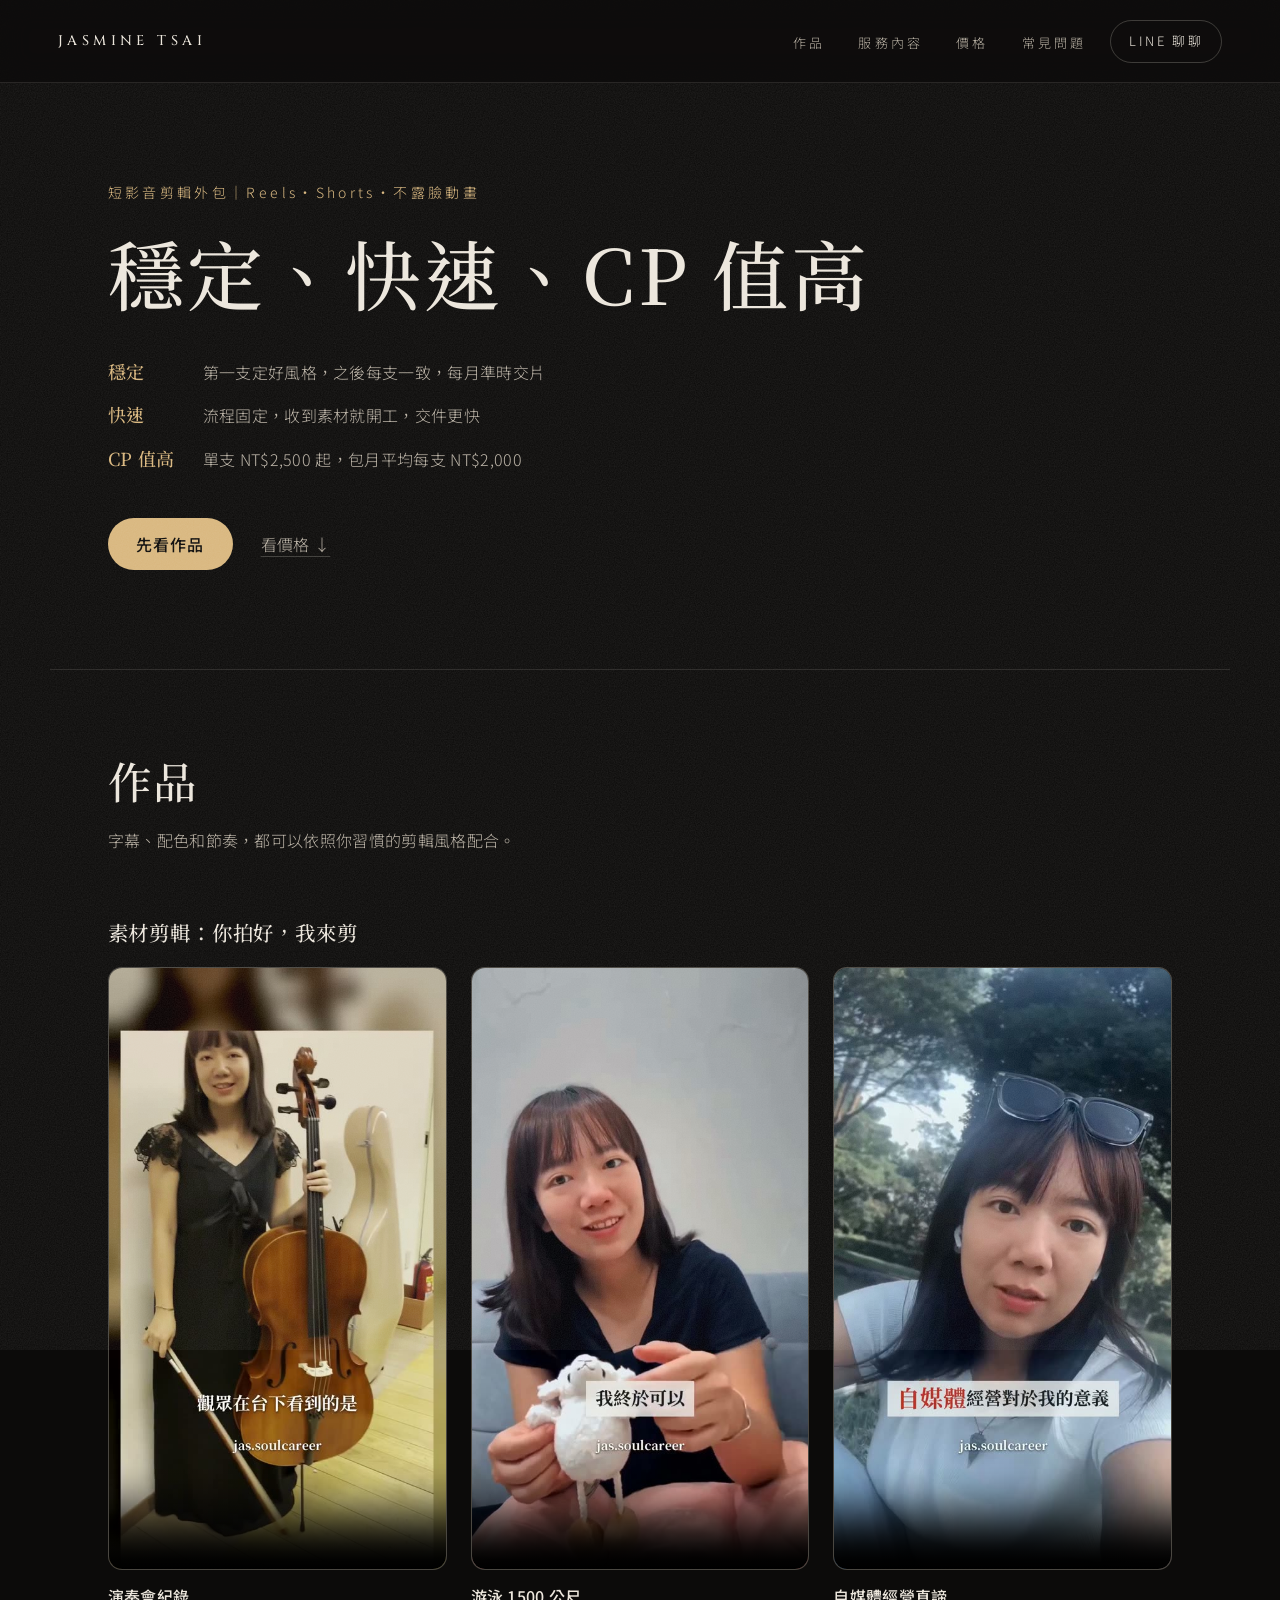
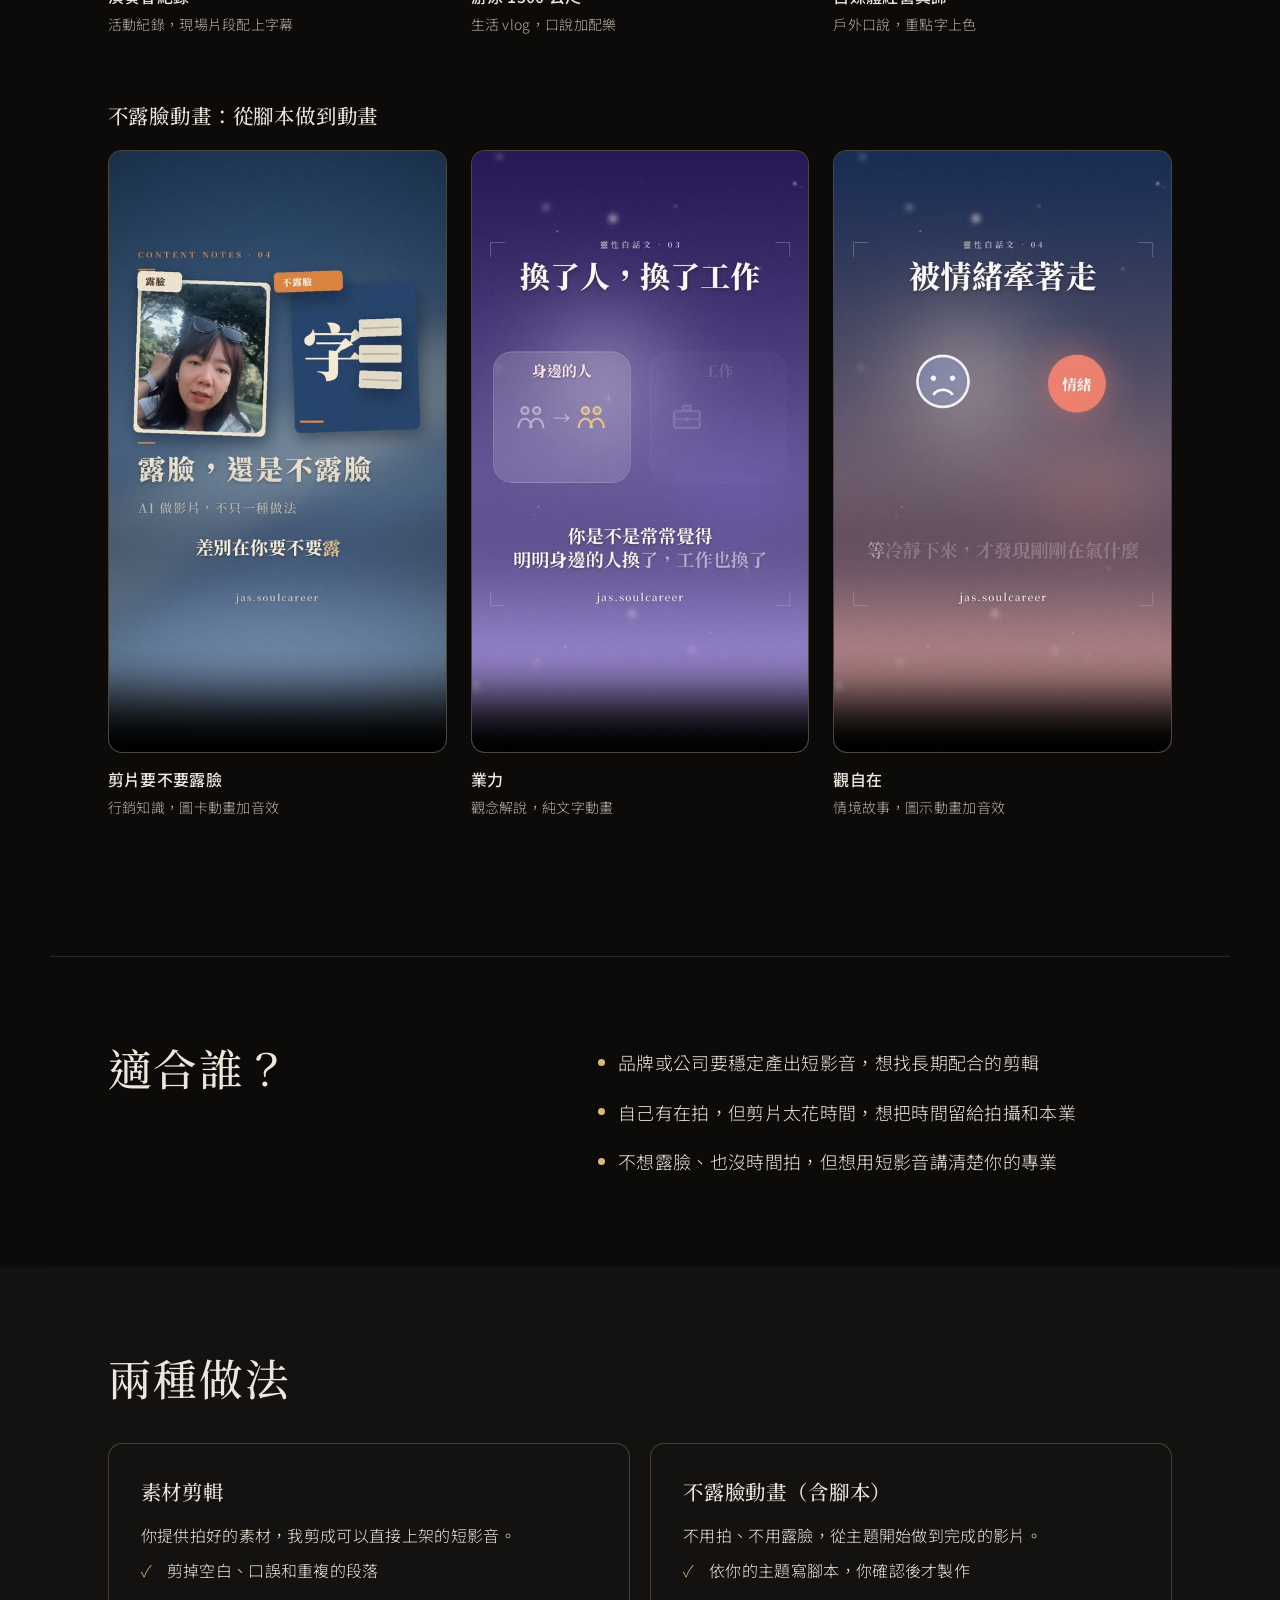
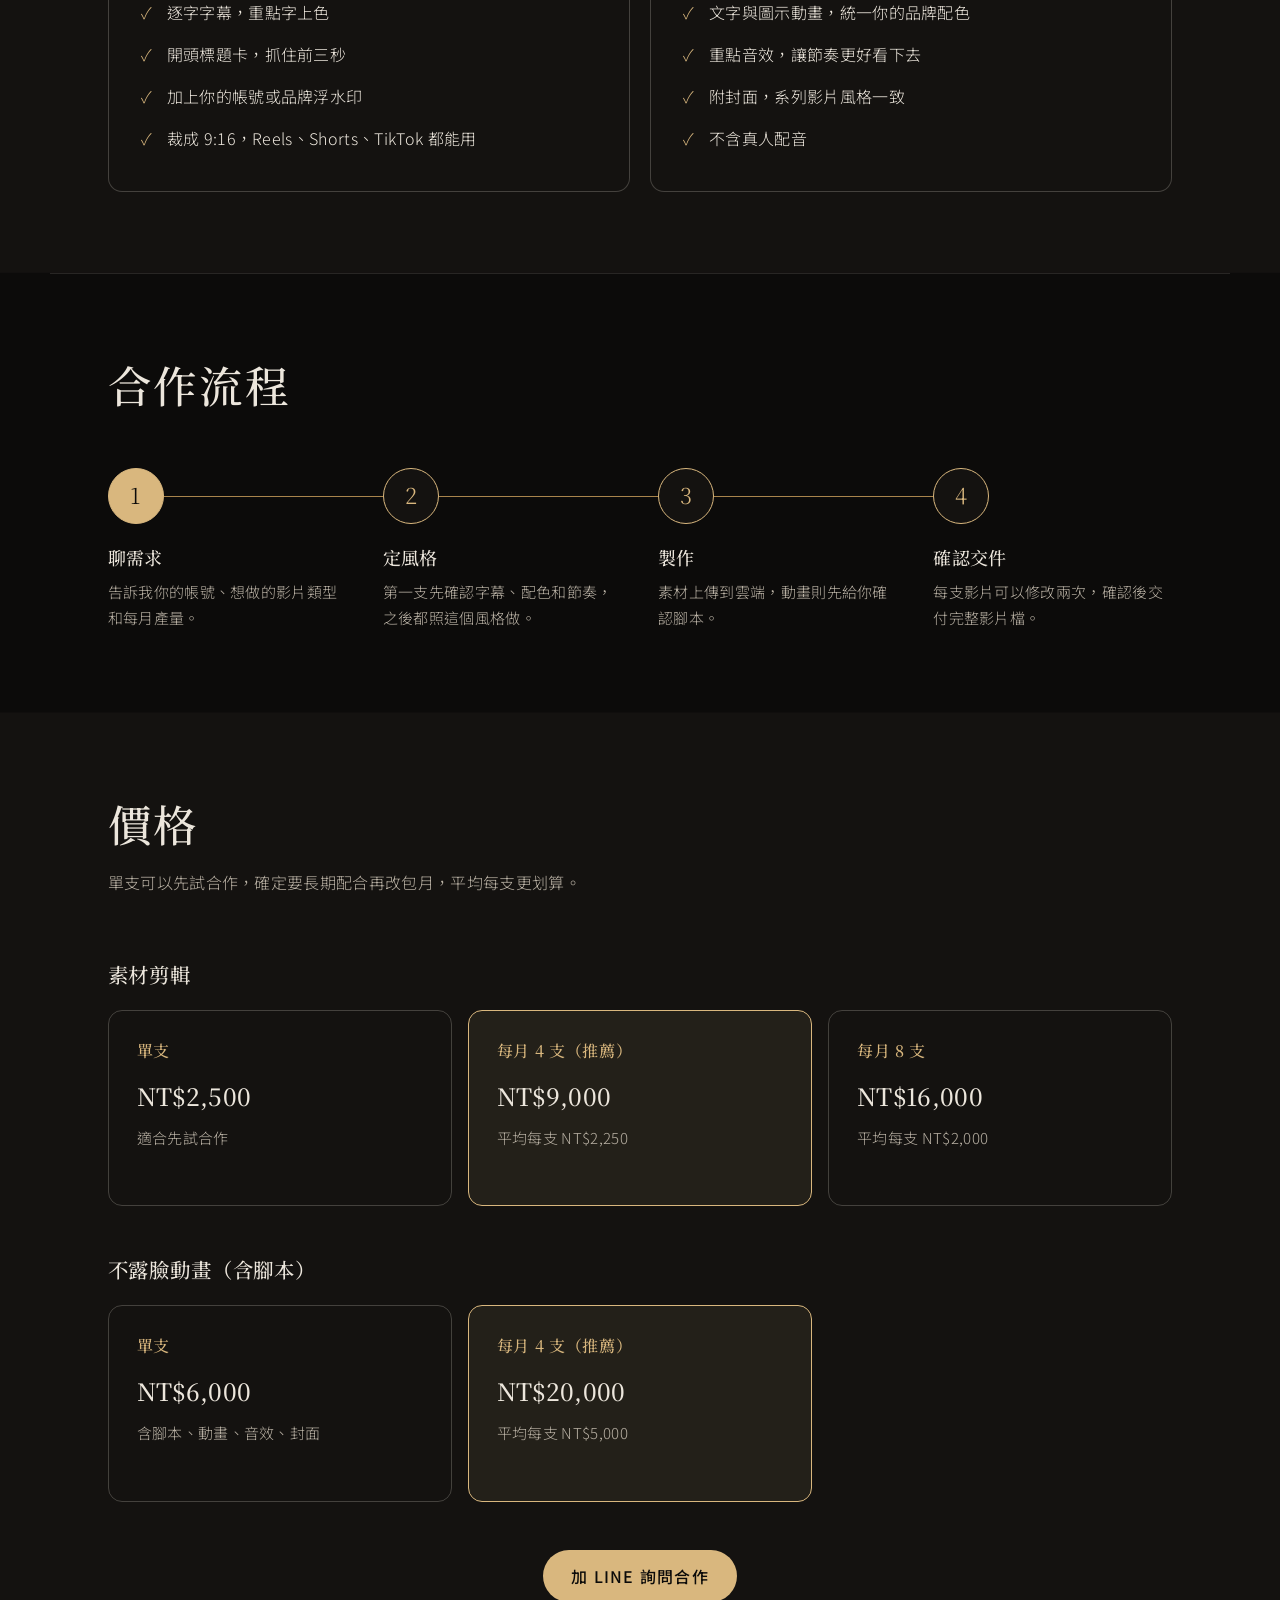
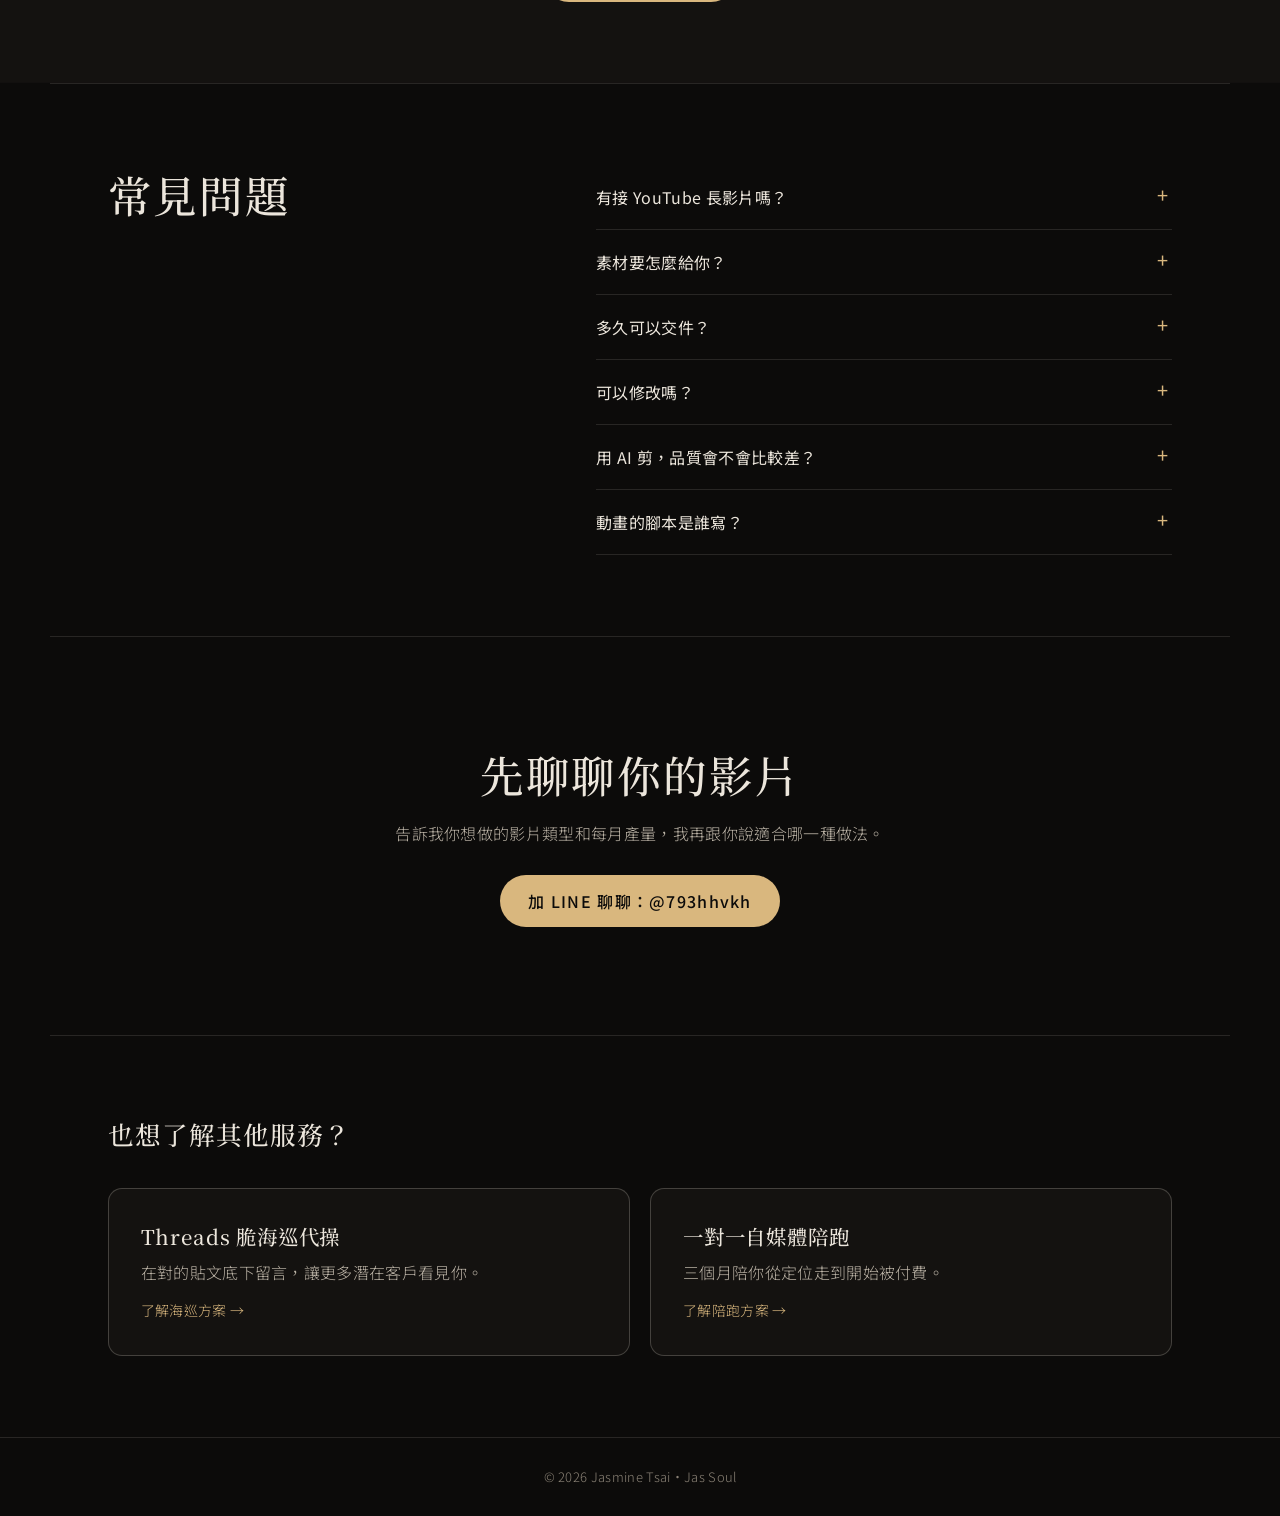
==== commit a34e88ca: "Autoplay muted video previews on hover and scroll Co-Authored-By: Claude Opus 5.5 <noreply@anthropic" ====
--- a/ai-video/index.html
+++ b/ai-video/index.html
@@ -82,20 +82,20 @@
 
   <section class="th-section" id="works">
     <h2>作品</h2>
-    <p class="th-intro">點影片就能播放，建議開聲音看。</p>
+    <p class="th-intro">字幕、配色和節奏，都可以依照你習慣的剪輯風格配合。</p>
 
     <h3 class="th-subhead">素材剪輯：你拍好，我來剪</h3>
     <div class="av-works">
       <figure>
-        <video src="v/concert.mp4" poster="v/concert.jpg" controls playsinline preload="none"></video>
+        <video src="v/concert.mp4" poster="v/concert.jpg" controls muted playsinline preload="metadata"></video>
         <figcaption><strong>演奏會紀錄</strong><span>活動紀錄，現場片段配上字幕</span></figcaption>
       </figure>
       <figure>
-        <video src="v/swim.mp4" poster="v/swim.jpg" controls playsinline preload="none"></video>
+        <video src="v/swim.mp4" poster="v/swim.jpg" controls muted playsinline preload="metadata"></video>
         <figcaption><strong>游泳 1500 公尺</strong><span>生活 vlog，口說加配樂</span></figcaption>
       </figure>
       <figure>
-        <video src="v/selfmedia.mp4" poster="v/selfmedia.jpg" controls playsinline preload="none"></video>
+        <video src="v/selfmedia.mp4" poster="v/selfmedia.jpg" controls muted playsinline preload="metadata"></video>
         <figcaption><strong>自媒體經營真諦</strong><span>戶外口說，重點字上色</span></figcaption>
       </figure>
     </div>
@@ -103,15 +103,15 @@
     <h3 class="th-subhead">不露臉動畫：從腳本做到動畫</h3>
     <div class="av-works">
       <figure>
-        <video src="v/face.mp4" poster="v/face.jpg" controls playsinline preload="none"></video>
+        <video src="v/face.mp4" poster="v/face.jpg" controls muted playsinline preload="metadata"></video>
         <figcaption><strong>剪片要不要露臉</strong><span>行銷知識，圖卡動畫加音效</span></figcaption>
       </figure>
       <figure>
-        <video src="v/karma.mp4" poster="v/karma.jpg" controls playsinline preload="none"></video>
+        <video src="v/karma.mp4" poster="v/karma.jpg" controls muted playsinline preload="metadata"></video>
         <figcaption><strong>業力</strong><span>觀念解說，純文字動畫</span></figcaption>
       </figure>
       <figure>
-        <video src="v/guanyin.mp4" poster="v/guanyin.jpg" controls playsinline preload="none"></video>
+        <video src="v/guanyin.mp4" poster="v/guanyin.jpg" controls muted playsinline preload="metadata"></video>
         <figcaption><strong>觀自在</strong><span>情境故事，圖示動畫加音效</span></figcaption>
       </figure>
     </div>
@@ -268,9 +268,27 @@
   <p>© 2026 Jasmine Tsai・Jas Soul</p>
 </footer>
 <script>
-document.querySelectorAll('.av-works video').forEach(v=>v.addEventListener('play',()=>{
-  document.querySelectorAll('.av-works video').forEach(o=>{if(o!==v)o.pause();});
-}));
+(()=>{
+  const vids=[...document.querySelectorAll('.av-works video')];
+  const play=v=>{vids.forEach(o=>{if(o!==v)o.pause();});const p=v.play();if(p)p.catch(()=>{});};
+  vids.forEach(v=>{
+    v.muted=true;
+    v.addEventListener('play',()=>vids.forEach(o=>{if(o!==v)o.pause();}));
+  });
+  if(matchMedia('(hover: hover)').matches){
+    vids.forEach(v=>{
+      v.addEventListener('mouseenter',()=>play(v));
+      v.addEventListener('mouseleave',()=>{if(v.muted)v.pause();});
+    });
+  }else if('IntersectionObserver' in window){
+    const io=new IntersectionObserver(es=>es.forEach(e=>{
+      const v=e.target;
+      if(e.isIntersecting&&e.intersectionRatio>=.6){play(v);}
+      else if(!v.paused&&v.muted){v.pause();}
+    }),{threshold:[0,.6]});
+    vids.forEach(v=>io.observe(v));
+  }
+})();
 </script>
 </body>
 </html>
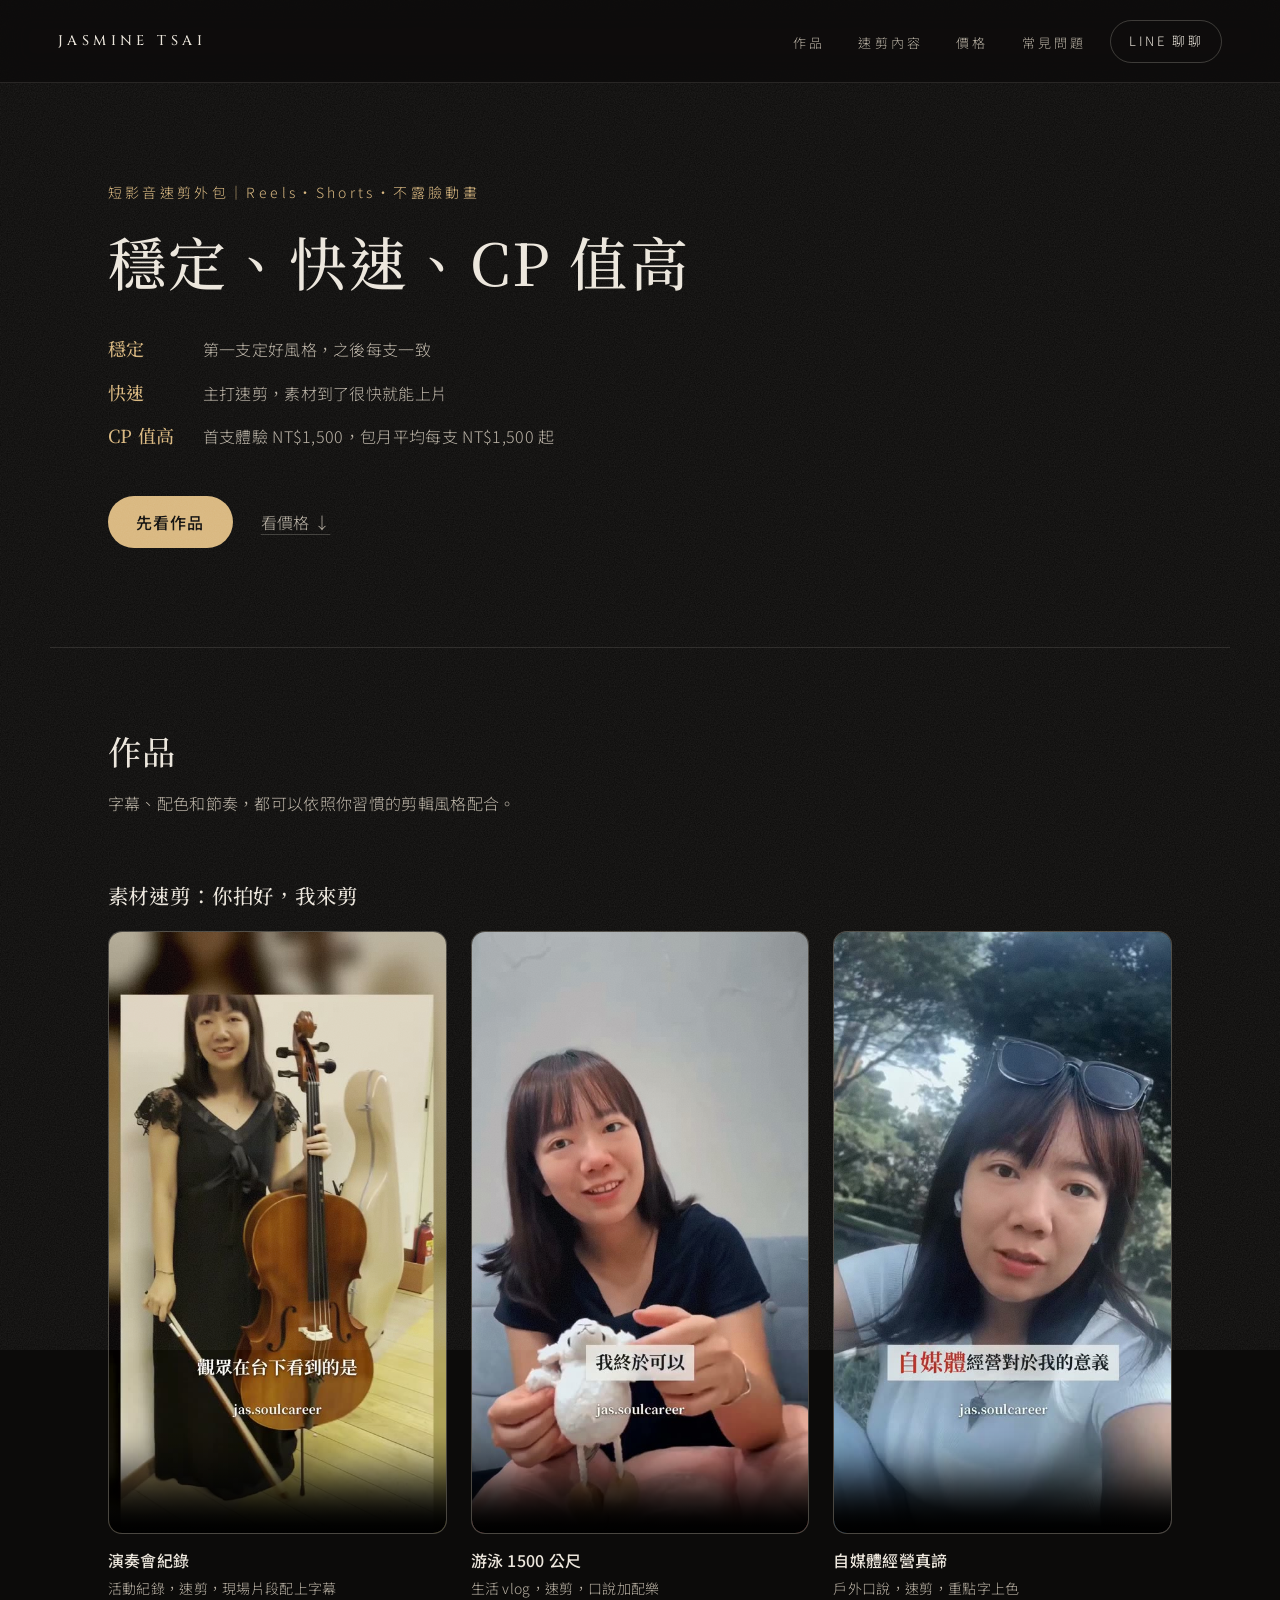
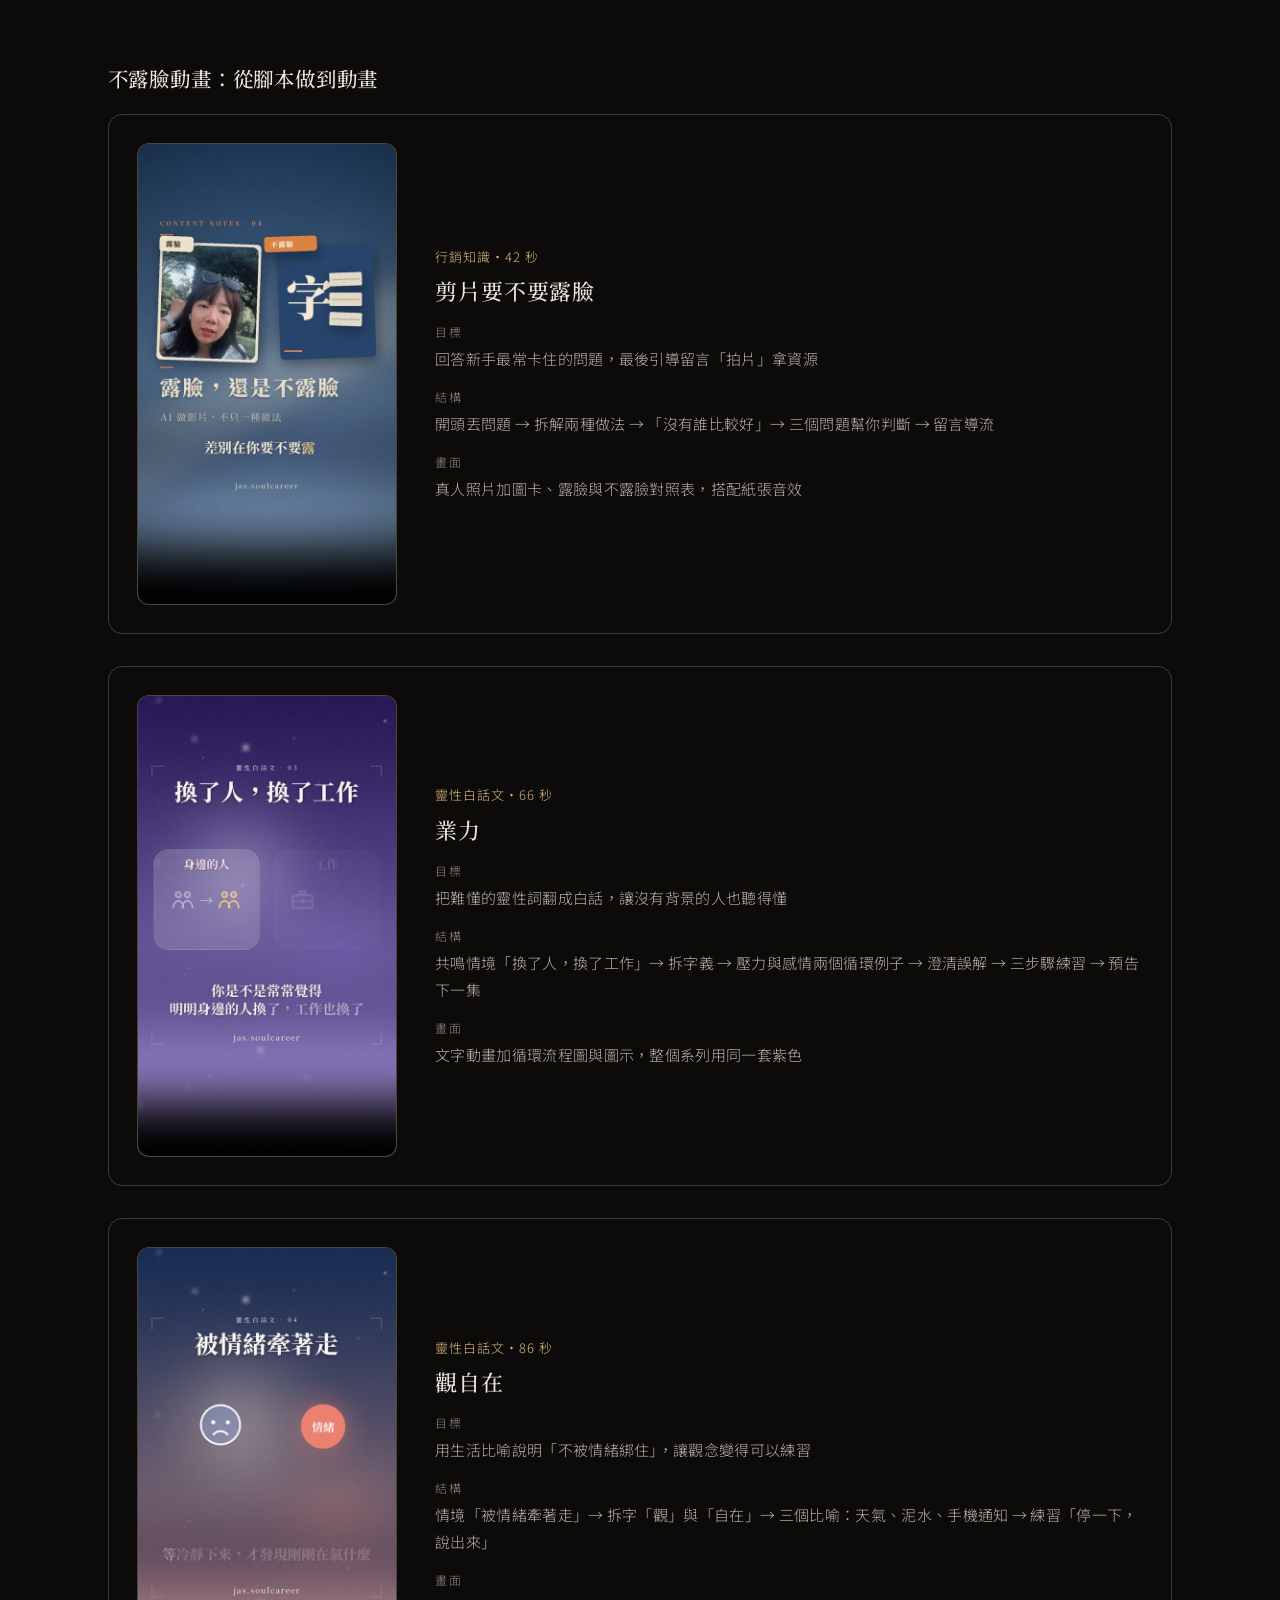
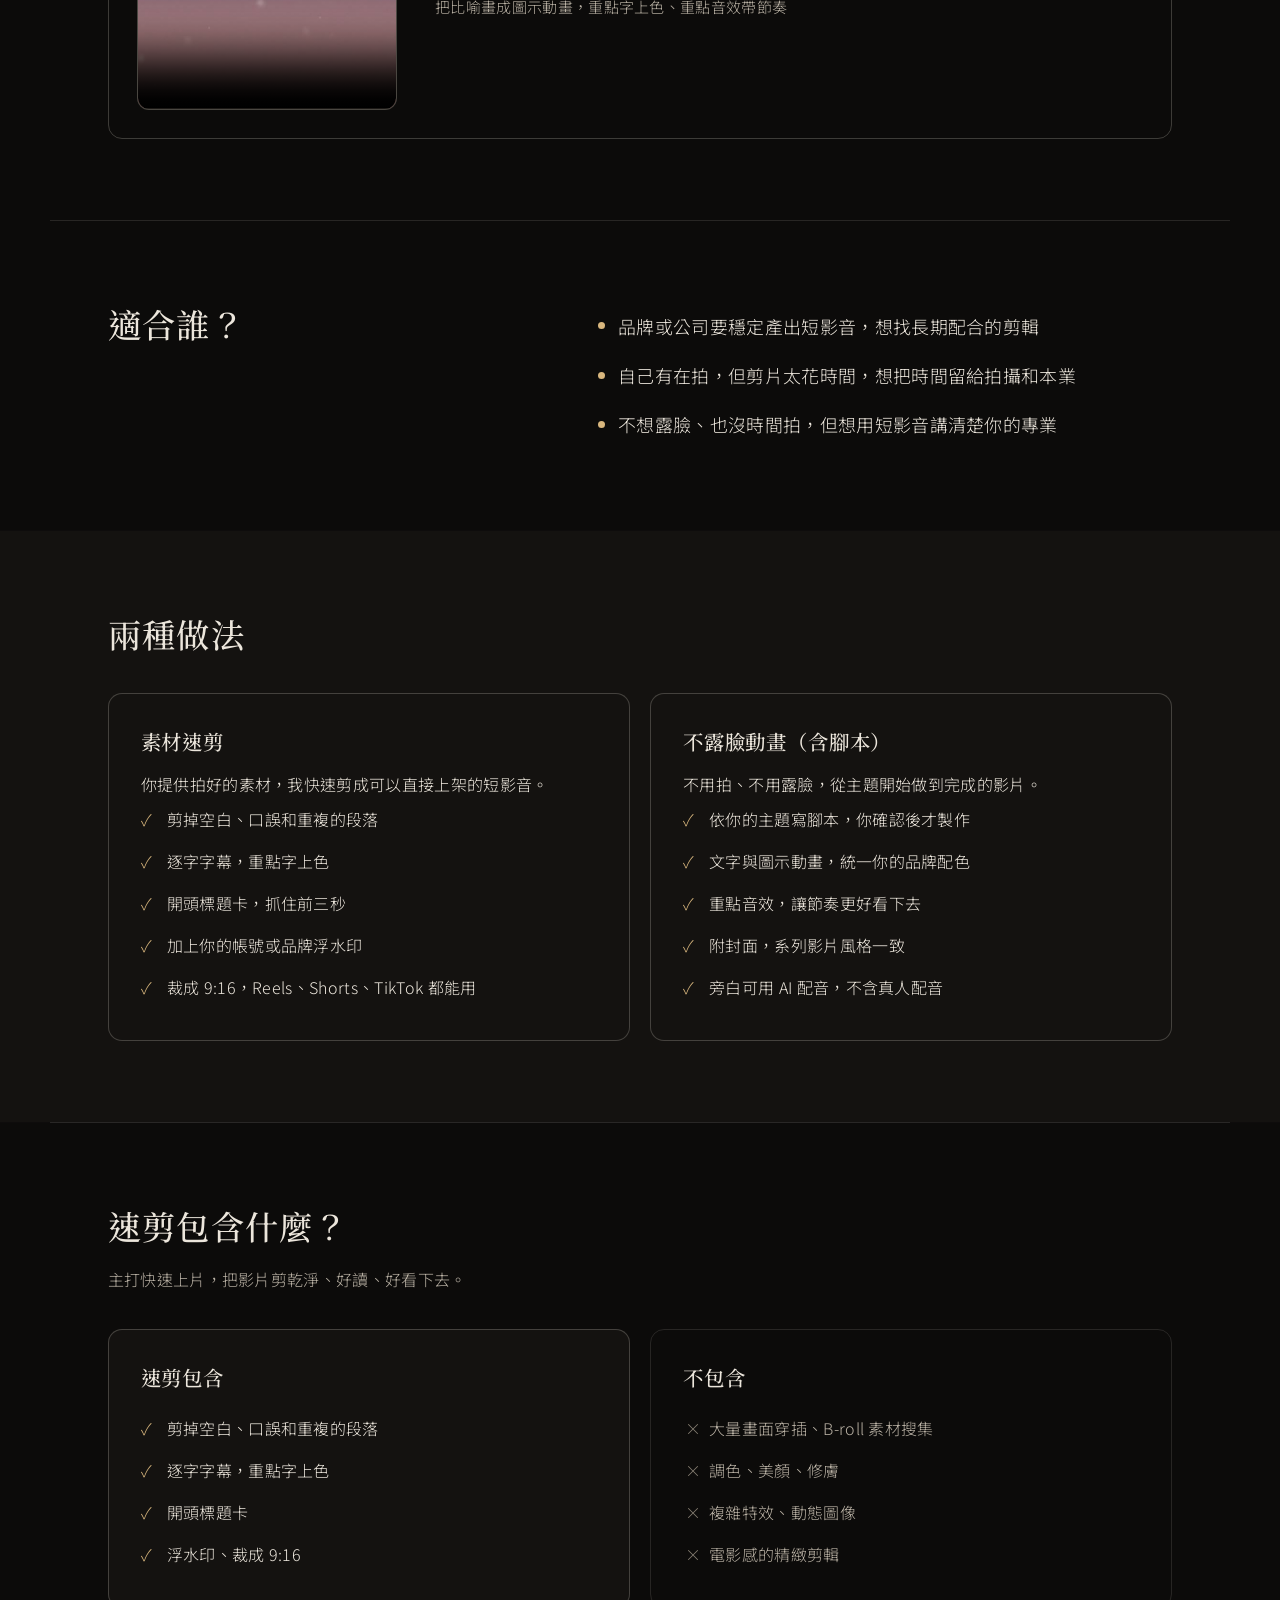
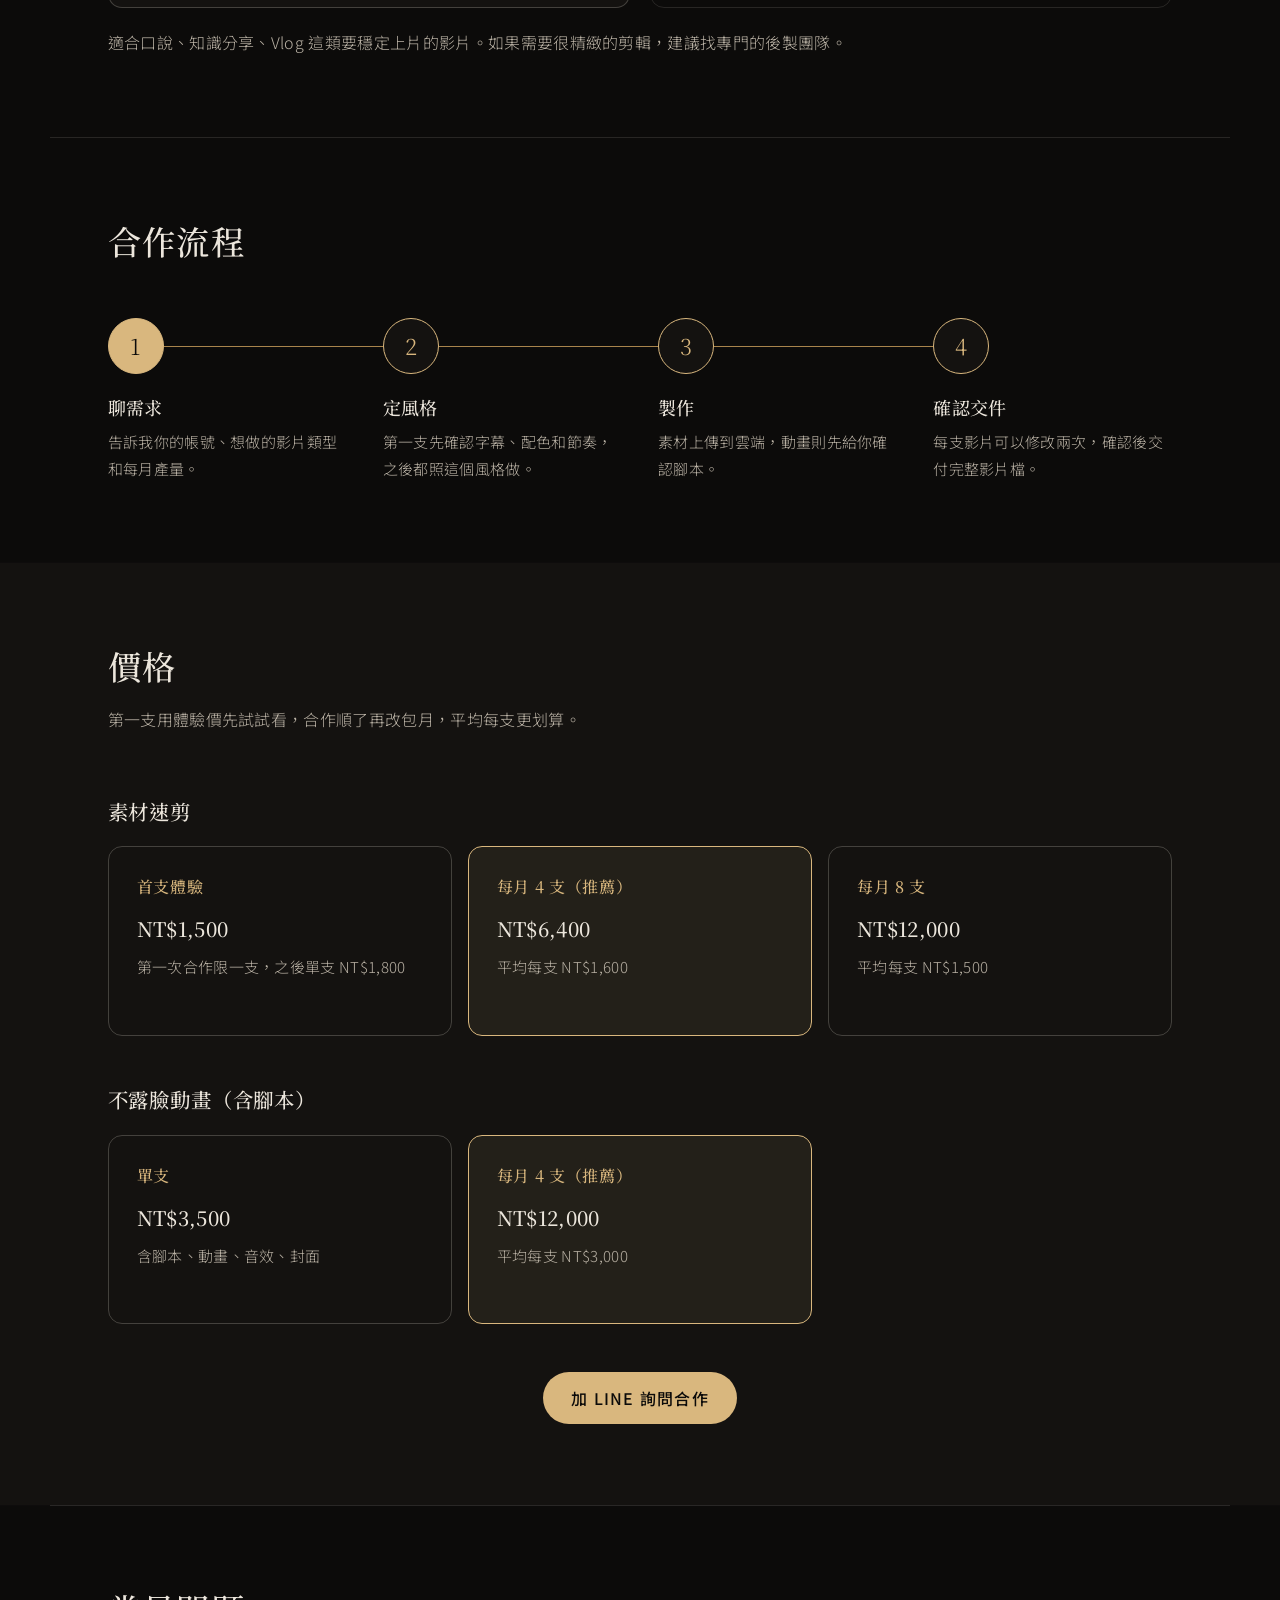
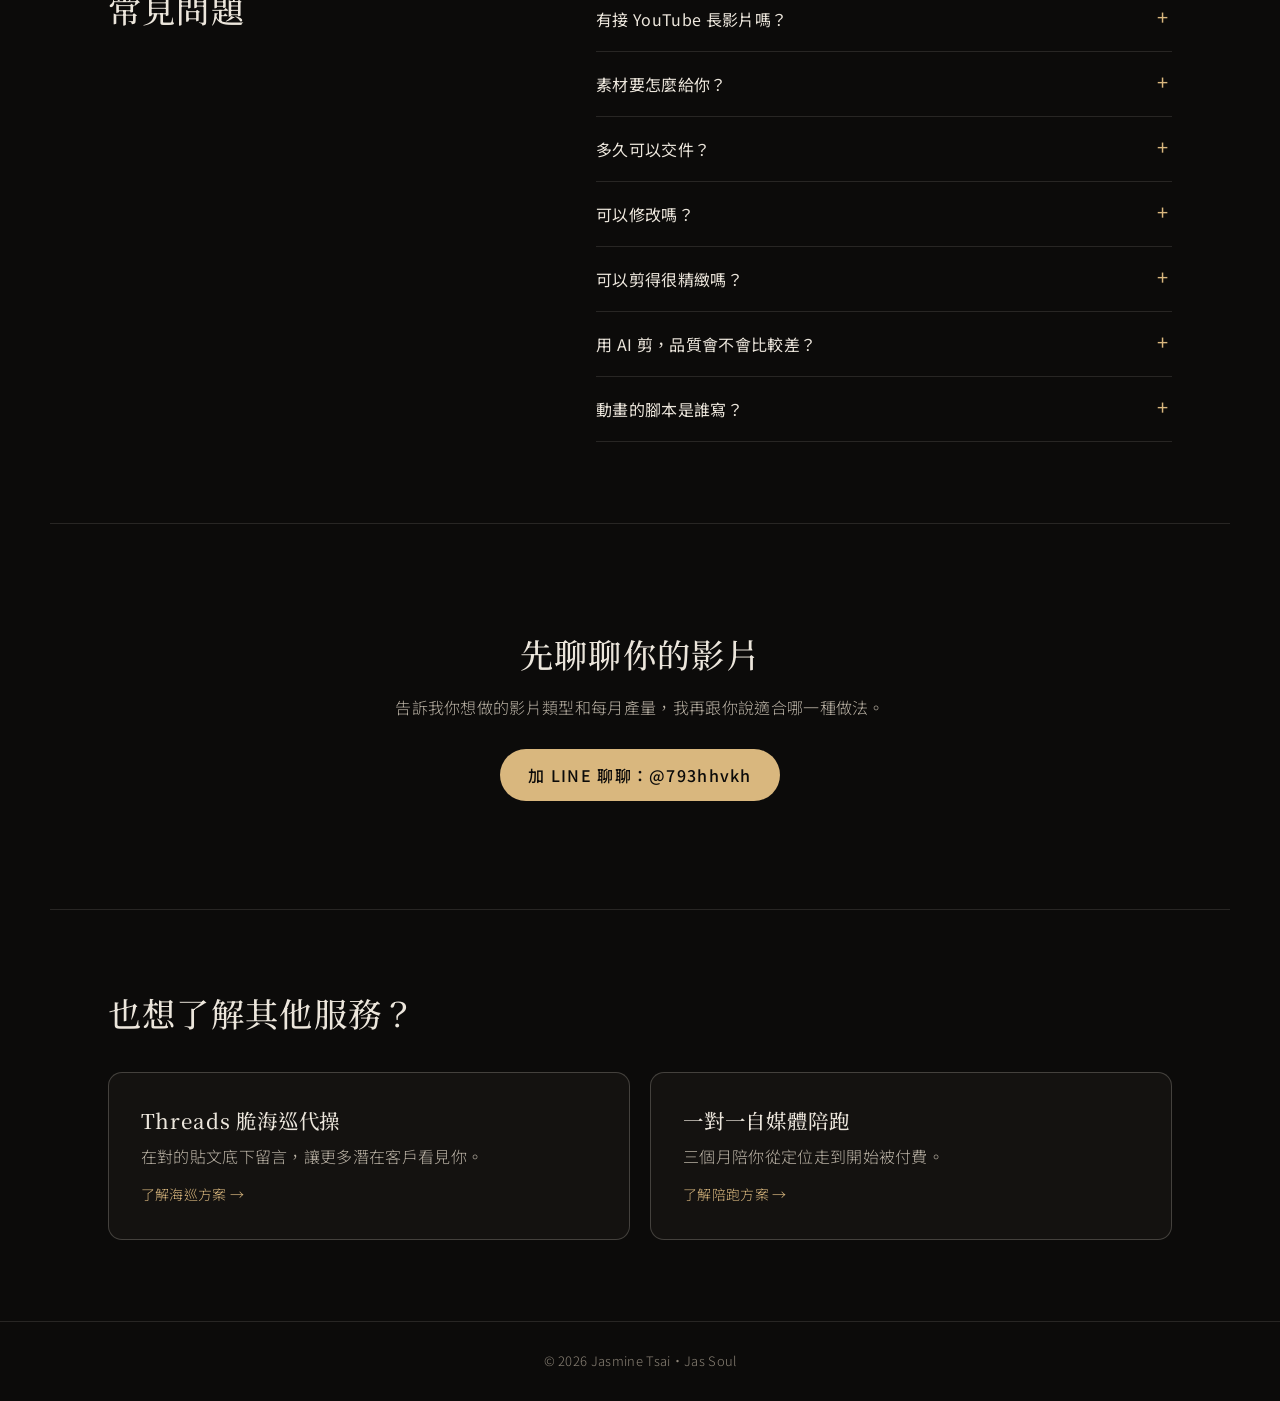
==== commit 2588604c: "Reposition video page as quick-edit, new prices, inline animation breakdowns Co-Authored-By: Claude " ====
--- a/ai-video/index.html
+++ b/ai-video/index.html
@@ -3,11 +3,11 @@
 <head>
 <meta charset="utf-8">
 <meta name="viewport" content="width=device-width, initial-scale=1, viewport-fit=cover">
-<title>短影音剪輯外包｜穩定、快速、CP 值高｜Jasmine Tsai</title>
-<meta name="description" content="短影音剪輯外包：有素材幫你剪成 Reels、Shorts，沒有素材也能從腳本做到不露臉動畫。單支或包月都可以，用 AI 加速，風格穩定、交件快。">
+<title>短影音速剪外包｜穩定、快速、CP 值高｜Jasmine Tsai</title>
+<meta name="description" content="短影音速剪外包：口說、知識分享、Vlog 剪乾淨、上字幕和標題卡，很快就能上片。首支體驗 NT$1,500，包月更划算；也提供從腳本做到不露臉動畫。">
 <meta name="theme-color" content="#0c0b0a">
-<meta property="og:title" content="短影音剪輯外包｜穩定、快速、CP 值高">
-<meta property="og:description" content="Reels、Shorts 代剪與不露臉動畫，單支或包月都可以。先看作品，再聊合作。">
+<meta property="og:title" content="短影音速剪外包｜穩定、快速、CP 值高">
+<meta property="og:description" content="Reels、Shorts 速剪與不露臉動畫，首支體驗 NT$1,500，包月更划算。先看作品，再聊合作。">
 <meta property="og:image" content="https://jasmine.jas-soul.com/assets/img/og-ai-video.jpg">
 <meta property="og:image:width" content="1200">
 <meta property="og:image:height" content="630">
@@ -38,11 +38,12 @@
  "inLanguage": "zh-Hant",
  "provider": {"@id": "https://jasmine.jas-soul.com/#person", "@type": "Person", "name": "Jasmine Tsai", "url": "https://jasmine.jas-soul.com/"},
  "offers": [
-  {"@type": "Offer", "name": "素材剪輯｜單支", "price": "2500", "priceCurrency": "TWD", "url": "https://jasmine.jas-soul.com/ai-video/#pricing"},
-  {"@type": "Offer", "name": "素材剪輯｜每月 4 支", "price": "9000", "priceCurrency": "TWD", "url": "https://jasmine.jas-soul.com/ai-video/#pricing"},
-  {"@type": "Offer", "name": "素材剪輯｜每月 8 支", "price": "16000", "priceCurrency": "TWD", "url": "https://jasmine.jas-soul.com/ai-video/#pricing"},
-  {"@type": "Offer", "name": "不露臉動畫（含腳本）｜單支", "price": "6000", "priceCurrency": "TWD", "url": "https://jasmine.jas-soul.com/ai-video/#pricing"},
-  {"@type": "Offer", "name": "不露臉動畫（含腳本）｜每月 4 支", "price": "20000", "priceCurrency": "TWD", "url": "https://jasmine.jas-soul.com/ai-video/#pricing"}
+  {"@type": "Offer", "name": "素材速剪｜首支體驗", "price": "1500", "priceCurrency": "TWD", "url": "https://jasmine.jas-soul.com/ai-video/#pricing"},
+  {"@type": "Offer", "name": "素材速剪｜單支", "price": "1800", "priceCurrency": "TWD", "url": "https://jasmine.jas-soul.com/ai-video/#pricing"},
+  {"@type": "Offer", "name": "素材速剪｜每月 4 支", "price": "6400", "priceCurrency": "TWD", "url": "https://jasmine.jas-soul.com/ai-video/#pricing"},
+  {"@type": "Offer", "name": "素材速剪｜每月 8 支", "price": "12000", "priceCurrency": "TWD", "url": "https://jasmine.jas-soul.com/ai-video/#pricing"},
+  {"@type": "Offer", "name": "不露臉動畫（含腳本）｜單支", "price": "3500", "priceCurrency": "TWD", "url": "https://jasmine.jas-soul.com/ai-video/#pricing"},
+  {"@type": "Offer", "name": "不露臉動畫（含腳本）｜每月 4 支", "price": "12000", "priceCurrency": "TWD", "url": "https://jasmine.jas-soul.com/ai-video/#pricing"}
  ]
 }
 </script>
@@ -56,7 +57,7 @@
   <nav aria-label="本頁選單">
     <ul class="nav-links">
       <li><a href="#works">作品</a></li>
-      <li><a href="#service">服務內容</a></li>
+      <li><a href="#scope">速剪內容</a></li>
       <li><a href="#pricing">價格</a></li>
       <li><a href="#faq">常見問題</a></li>
     </ul>
@@ -67,12 +68,12 @@
 <main id="main">
 
   <section class="th-hero">
-    <p class="th-eyebrow">短影音剪輯外包｜Reels・Shorts・不露臉動畫</p>
+    <p class="th-eyebrow">短影音速剪外包｜Reels・Shorts・不露臉動畫</p>
     <h1>穩定、快速、<span class="av-nowrap">CP 值高</span></h1>
     <ul class="av-keys">
-      <li><strong>穩定</strong><span>第一支定好風格，之後每支一致，每月準時交片</span></li>
-      <li><strong>快速</strong><span>流程固定，收到素材就開工，交件更快</span></li>
-      <li><strong>CP 值高</strong><span>單支 NT$2,500 起，包月平均每支 NT$2,000</span></li>
+      <li><strong>穩定</strong><span>第一支定好風格，之後每支一致</span></li>
+      <li><strong>快速</strong><span>主打速剪，素材到了很快就能上片</span></li>
+      <li><strong>CP 值高</strong><span>首支體驗 NT$1,500，包月平均每支 NT$1,500 起</span></li>
     </ul>
     <div class="th-actions">
       <a class="th-btn" href="#works">先看作品</a>
@@ -84,36 +85,60 @@
     <h2>作品</h2>
     <p class="th-intro">字幕、配色和節奏，都可以依照你習慣的剪輯風格配合。</p>
 
-    <h3 class="th-subhead">素材剪輯：你拍好，我來剪</h3>
+    <h3 class="th-subhead">素材速剪：你拍好，我來剪</h3>
     <div class="av-works">
       <figure>
         <video src="v/concert.mp4" poster="v/concert.jpg" controls muted playsinline preload="metadata"></video>
-        <figcaption><strong>演奏會紀錄</strong><span>活動紀錄，現場片段配上字幕</span></figcaption>
+        <figcaption><strong>演奏會紀錄</strong><span>活動紀錄，速剪，現場片段配上字幕</span></figcaption>
       </figure>
       <figure>
         <video src="v/swim.mp4" poster="v/swim.jpg" controls muted playsinline preload="metadata"></video>
-        <figcaption><strong>游泳 1500 公尺</strong><span>生活 vlog，口說加配樂</span></figcaption>
+        <figcaption><strong>游泳 1500 公尺</strong><span>生活 vlog，速剪，口說加配樂</span></figcaption>
       </figure>
       <figure>
         <video src="v/selfmedia.mp4" poster="v/selfmedia.jpg" controls muted playsinline preload="metadata"></video>
-        <figcaption><strong>自媒體經營真諦</strong><span>戶外口說，重點字上色</span></figcaption>
+        <figcaption><strong>自媒體經營真諦</strong><span>戶外口說，速剪，重點字上色</span></figcaption>
       </figure>
     </div>
 
     <h3 class="th-subhead">不露臉動畫：從腳本做到動畫</h3>
-    <div class="av-works">
-      <figure>
+    <div class="av-anim">
+      <article class="av-anim-row">
         <video src="v/face.mp4" poster="v/face.jpg" controls muted playsinline preload="metadata"></video>
-        <figcaption><strong>剪片要不要露臉</strong><span>行銷知識，圖卡動畫加音效</span></figcaption>
-      </figure>
-      <figure>
+        <div class="av-anim-case">
+        <p class="av-case-tag">行銷知識・42 秒</p>
+        <h4>剪片要不要露臉</h4>
+        <dl>
+          <dt>目標</dt><dd>回答新手最常卡住的問題，最後引導留言「拍片」拿資源</dd>
+          <dt>結構</dt><dd>開頭丟問題 → 拆解兩種做法 → 「沒有誰比較好」→ 三個問題幫你判斷 → 留言導流</dd>
+          <dt>畫面</dt><dd>真人照片加圖卡、露臉與不露臉對照表，搭配紙張音效</dd>
+        </dl>
+        </div>
+      </article>
+      <article class="av-anim-row">
         <video src="v/karma.mp4" poster="v/karma.jpg" controls muted playsinline preload="metadata"></video>
-        <figcaption><strong>業力</strong><span>觀念解說，純文字動畫</span></figcaption>
-      </figure>
-      <figure>
+        <div class="av-anim-case">
+        <p class="av-case-tag">靈性白話文・66 秒</p>
+        <h4>業力</h4>
+        <dl>
+          <dt>目標</dt><dd>把難懂的靈性詞翻成白話，讓沒有背景的人也聽得懂</dd>
+          <dt>結構</dt><dd>共鳴情境「換了人，換了工作」→ 拆字義 → 壓力與感情兩個循環例子 → 澄清誤解 → 三步驟練習 → 預告下一集</dd>
+          <dt>畫面</dt><dd>文字動畫加循環流程圖與圖示，整個系列用同一套紫色</dd>
+        </dl>
+        </div>
+      </article>
+      <article class="av-anim-row">
         <video src="v/guanyin.mp4" poster="v/guanyin.jpg" controls muted playsinline preload="metadata"></video>
-        <figcaption><strong>觀自在</strong><span>情境故事，圖示動畫加音效</span></figcaption>
-      </figure>
+        <div class="av-anim-case">
+        <p class="av-case-tag">靈性白話文・86 秒</p>
+        <h4>觀自在</h4>
+        <dl>
+          <dt>目標</dt><dd>用生活比喻說明「不被情緒綁住」，讓觀念變得可以練習</dd>
+          <dt>結構</dt><dd>情境「被情緒牽著走」→ 拆字「觀」與「自在」→ 三個比喻：天氣、泥水、手機通知 → 練習「停一下，說出來」</dd>
+          <dt>畫面</dt><dd>把比喻畫成圖示動畫，重點字上色、重點音效帶節奏</dd>
+        </dl>
+        </div>
+      </article>
     </div>
   </section>
 
@@ -132,8 +157,8 @@
     <h2>兩種做法</h2>
     <div class="th-two">
       <div class="th-panel">
-        <h3>素材剪輯</h3>
-        <p>你提供拍好的素材，我剪成可以直接上架的短影音。</p>
+        <h3>素材速剪</h3>
+        <p>你提供拍好的素材，我快速剪成可以直接上架的短影音。</p>
         <ul class="th-checks">
           <li>剪掉空白、口誤和重複的段落</li>
           <li>逐字字幕，重點字上色</li>
@@ -150,10 +175,36 @@
           <li>文字與圖示動畫，統一你的品牌配色</li>
           <li>重點音效，讓節奏更好看下去</li>
           <li>附封面，系列影片風格一致</li>
-          <li>不含真人配音</li>
+          <li>旁白可用 AI 配音，不含真人配音</li>
         </ul>
       </div>
     </div>
+  </section>
+
+  <section class="th-section" id="scope">
+    <h2>速剪包含什麼？</h2>
+    <p class="th-intro">主打快速上片，把影片剪乾淨、好讀、好看下去。</p>
+    <div class="th-two">
+      <div class="th-panel">
+        <h3>速剪包含</h3>
+        <ul class="th-checks">
+          <li>剪掉空白、口誤和重複的段落</li>
+          <li>逐字字幕，重點字上色</li>
+          <li>開頭標題卡</li>
+          <li>浮水印、裁成 9:16</li>
+        </ul>
+      </div>
+      <div class="th-panel th-panel-quiet">
+        <h3>不包含</h3>
+        <ul class="th-plain">
+          <li>大量畫面穿插、B-roll 素材搜集</li>
+          <li>調色、美顏、修膚</li>
+          <li>複雜特效、動態圖像</li>
+          <li>電影感的精緻剪輯</li>
+        </ul>
+      </div>
+    </div>
+    <p class="th-note">適合口說、知識分享、Vlog 這類要穩定上片的影片。如果需要很精緻的剪輯，建議找專門的後製團隊。</p>
   </section>
 
   <section class="th-section" id="process">
@@ -168,24 +219,24 @@
 
   <section class="th-section th-band" id="pricing">
     <h2>價格</h2>
-    <p class="th-intro">單支可以先試合作，確定要長期配合再改包月，平均每支更划算。</p>
-
-    <h3 class="th-subhead">素材剪輯</h3>
+    <p class="th-intro">第一支用體驗價先試試看，合作順了再改包月，平均每支更划算。</p>
+
+    <h3 class="th-subhead">素材速剪</h3>
     <div class="th-plans">
       <article class="th-plan">
-        <h4>單支</h4>
-        <p class="th-count">NT$2,500</p>
-        <p class="th-incl">適合先試合作</p>
+        <h4>首支體驗</h4>
+        <p class="th-count">NT$1,500</p>
+        <p class="th-incl">第一次合作限一支，之後單支 NT$1,800</p>
       </article>
       <article class="th-plan is-main">
         <h4>每月 4 支（推薦）</h4>
-        <p class="th-count">NT$9,000</p>
-        <p class="th-incl">平均每支 NT$2,250</p>
+        <p class="th-count">NT$6,400</p>
+        <p class="th-incl">平均每支 NT$1,600</p>
       </article>
       <article class="th-plan">
         <h4>每月 8 支</h4>
-        <p class="th-count">NT$16,000</p>
-        <p class="th-incl">平均每支 NT$2,000</p>
+        <p class="th-count">NT$12,000</p>
+        <p class="th-incl">平均每支 NT$1,500</p>
       </article>
     </div>
 
@@ -193,13 +244,13 @@
     <div class="th-plans av-plans-2">
       <article class="th-plan">
         <h4>單支</h4>
-        <p class="th-count">NT$6,000</p>
+        <p class="th-count">NT$3,500</p>
         <p class="th-incl">含腳本、動畫、音效、封面</p>
       </article>
       <article class="th-plan is-main">
         <h4>每月 4 支（推薦）</h4>
-        <p class="th-count">NT$20,000</p>
-        <p class="th-incl">平均每支 NT$5,000</p>
+        <p class="th-count">NT$12,000</p>
+        <p class="th-incl">平均每支 NT$3,000</p>
       </article>
     </div>
 
@@ -228,6 +279,10 @@
       <details>
         <summary>可以修改嗎？</summary>
         <p>可以，每支影片可以修改兩次。第一支會花比較多時間跟你對齊風格，之後的影片照同一個風格製作，修改也會比較快。</p>
+      </details>
+      <details>
+        <summary>可以剪得很精緻嗎？</summary>
+        <p>我主打速剪：口說影片剪乾淨、上字幕和標題卡，很快就能上片。調色、美顏或大量畫面穿插不在服務範圍，需要的話建議找專門的後製團隊。</p>
       </details>
       <details>
         <summary>用 AI 剪，品質會不會比較差？</summary>
@@ -269,7 +324,7 @@
 </footer>
 <script>
 (()=>{
-  const vids=[...document.querySelectorAll('.av-works video')];
+  const vids=[...document.querySelectorAll('.av-works video, .av-anim video')];
   const play=v=>{vids.forEach(o=>{if(o!==v)o.pause();});const p=v.play();if(p)p.catch(()=>{});};
   vids.forEach(v=>{
     v.muted=true;
--- a/style.css
+++ b/style.css
@@ -500,3 +500,48 @@
   .grain{animation:none}
   .reveal{opacity:1;transform:none}
 }
+
+/* ---- 2026-11 relaunch: services, articles ---- */
+.offer-grid{grid-template-columns:repeat(2,minmax(0,1fr))}
+.offer-grid .svc--new{grid-column:auto}
+.svc-price{margin-top:14px;font-size:14px;letter-spacing:.06em;color:var(--gold)}
+.svc-arts,.product-arts{margin-top:22px;align-self:stretch;border-top:1px solid var(--line);padding-top:16px}
+.svc-arts p,.product-arts p{font-size:12px;letter-spacing:.2em;color:var(--muted)}
+.svc-arts ul,.product-arts ul{margin:8px 0 0;padding:0;list-style:none}
+.svc-arts li,.product-arts li{padding:4px 0}
+.svc-arts a,.product-arts a,.art-col a{color:var(--paper-dim);font-size:14px;text-decoration:none;border-bottom:1px solid transparent;transition:color .3s,border-color .3s}
+.svc-arts a::after,.product-arts a::after{content:" ↗";color:var(--gold);font-size:12px}
+.svc-arts a:hover,.product-arts a:hover,.art-col a:hover{color:var(--gold);border-color:var(--gold)}
+.product-arts{max-width:30em}
+.reels-more{margin-top:clamp(32px,5vh,56px)}
+.art-grid{display:grid;grid-template-columns:repeat(3,minmax(0,1fr));gap:clamp(16px,1.8vw,32px)}
+.art-col{padding:clamp(24px,3vw,40px);border:1px solid var(--line);background:var(--ink-2)}
+.art-col h3{font-family:var(--f-serif);font-weight:500;font-size:clamp(20px,1.8vw,24px);color:var(--gold)}
+.art-col ul{margin:16px 0 0;padding:0;list-style:none}
+.art-col li{padding:10px 0;border-bottom:1px solid var(--line)}
+.art-col li:last-child{border-bottom:0}
+.art-col a{font-size:15px;line-height:1.7}
+.other-grid{grid-template-columns:repeat(2,minmax(0,1fr))}
+.services .sub-head{margin-top:0}
+@media (max-width:1100px){.offer-grid .svc--new{grid-column:auto}}
+@media (max-width:900px){.offer-grid,.art-grid,.other-grid{grid-template-columns:1fr}}
+.hero-tags{display:flex;flex-wrap:wrap;justify-content:center;gap:10px;max-width:40em;margin:clamp(22px,3.5vh,32px) auto 0;opacity:0;transform:translateY(14px);transition:opacity 1.2s 1.3s,transform 1.2s var(--ease) 1.3s}
+body.ready .hero-tags{opacity:1;transform:none}
+.hero-tags a{padding:7px 16px;border:1px solid var(--line-2);border-radius:999px;font-size:13px;letter-spacing:.1em;color:var(--paper-dim);text-decoration:none;background:rgba(12,11,10,.35);transition:color .3s,border-color .3s}
+.hero-tags a:hover{color:var(--gold);border-color:var(--gold)}
+.hero-tags a:nth-child(-n+3){color:var(--paper);border-color:rgba(217,183,126,.45)}
+@media (max-width:560px){.hero-tags{gap:8px}.hero-tags a{padding:6px 12px;font-size:12px}}
+.about-grid{grid-template-columns:minmax(0,3fr) minmax(0,8fr)}
+.about-photo{max-width:300px}
+.cta-links{display:grid;grid-template-columns:repeat(3,minmax(0,1fr));gap:24px;max-width:760px;margin:clamp(56px,9vh,96px) auto 0;text-align:left}
+.cta-links p{font-size:12px;letter-spacing:.24em;color:var(--gold);margin-bottom:10px}
+.cta-links a{display:block;padding:5px 0;font-size:14px;color:var(--paper-dim);text-decoration:none;transition:color .3s}
+.cta-links a:hover{color:var(--gold)}
+@media (max-width:900px){.about-grid{grid-template-columns:1fr}.about-photo{max-width:240px}}
+@media (max-width:560px){.cta-links{grid-template-columns:1fr 1fr}.cta-links div:last-child{grid-column:1/-1}}
+.case>.media{width:78%;max-width:440px}
+@media (min-width:901px){.case--feature{grid-template-columns:minmax(0,6fr) minmax(0,4fr)}.case--feature>.media{width:100%;max-width:440px;justify-self:end}}
+@media (max-width:900px){.case>.media,.case--feature>.media{width:100%;max-width:380px;justify-self:start}}
+.work .chapter{border-bottom:0;padding-bottom:0}
+.case-title,.case--feature .case-title{font-size:clamp(22px,2.1vw,30px)}
+@media (min-width:901px){.case-title .br-m{display:none}}
--- a/threads/threads.css
+++ b/threads/threads.css
@@ -190,3 +190,22 @@
   .grain{animation:none}
   .th-btn,.th-more-link{transition:none}
 }
+.th-detail{margin-bottom:clamp(20px,3vh,28px)}
+.th-detail ul{margin:0;padding:0;list-style:none}
+.th-detail b{color:var(--paper);font-weight:500}
+.th .th-addons h4{color:var(--gold)}
+.th .th-addons .th-addon-price{color:var(--paper);margin:6px 0 10px;font-family:var(--f-serif);font-size:22px}
+.th-addons p:not(.th-addon-price){color:var(--paper-dim)}
+
+/* 2026-11-05 reading comfort: smaller display sizes */
+.th h2{font-size:clamp(24px,2.6vw,34px)}
+.th-hero h1{font-size:clamp(28px,4.6vw,58px)}
+.th .th-quote{font-size:clamp(22px,2.6vw,34px)}
+.th-fact-num{font-size:clamp(34px,4.2vw,52px)}
+.th-compare-text{font-size:clamp(19px,2.1vw,26px)}
+.th-caps article::before{font-size:clamp(26px,2.4vw,34px)}
+.th-big b{font-size:clamp(30px,3.4vw,42px)}
+.th-stat{font-size:clamp(28px,2.8vw,38px)}
+.th-count{font-size:20px}
+.th .th-addons .th-addon-price{font-size:19px}
+.th-values small a,.th-faq p a{color:var(--gold);text-decoration:underline;text-underline-offset:3px}
--- a/ai-video/ai-video.css
+++ b/ai-video/ai-video.css
@@ -20,3 +20,18 @@
 .av-keys strong{flex:0 0 4.5em;color:var(--gold);font-family:var(--f-serif);font-weight:500;font-size:18px}
 .av-keys span{color:var(--paper-dim)}
 .av-nowrap{white-space:nowrap}
+.av-cases{display:grid;grid-template-columns:repeat(3,minmax(0,1fr));gap:16px;margin-top:20px}
+.av-case-tag{font-size:13px;letter-spacing:.08em;color:var(--gold)}
+.av-cases h4{margin-top:6px;font-family:var(--f-serif);font-size:19px;font-weight:500;color:var(--paper)}
+.av-cases dl{margin:14px 0 0}
+.av-cases dt{margin-top:12px;font-size:12px;letter-spacing:.2em;color:var(--muted)}
+.av-cases dd{margin:2px 0 0;font-size:14.5px;line-height:1.75;color:var(--paper-dim)}
+@media (max-width:860px){.av-cases{grid-template-columns:minmax(0,1fr)}}
+.av-anim{display:grid;gap:clamp(20px,3vw,32px);margin-top:20px}
+.av-anim-row{display:grid;grid-template-columns:minmax(0,260px) minmax(0,1fr);gap:clamp(20px,3vw,40px);align-items:center;padding:clamp(18px,2.4vw,28px);border:1px solid var(--line-2);border-radius:14px}
+.av-anim-row video{display:block;width:100%;aspect-ratio:9/16;height:auto;object-fit:cover;border-radius:12px;border:1px solid var(--line-2);background:var(--ink-3)}
+.av-anim-case h4{margin-top:6px;font-family:var(--f-serif);font-size:clamp(19px,1.8vw,22px);font-weight:500;color:var(--paper)}
+.av-anim-case dl{margin:14px 0 0}
+.av-anim-case dt{margin-top:14px;font-size:12px;letter-spacing:.2em;color:var(--muted)}
+.av-anim-case dd{margin:3px 0 0;font-size:15px;line-height:1.8;color:var(--paper-dim)}
+@media (max-width:560px){.av-anim-row{grid-template-columns:minmax(0,1fr)}.av-anim-row video{max-width:280px;margin-inline:auto}}
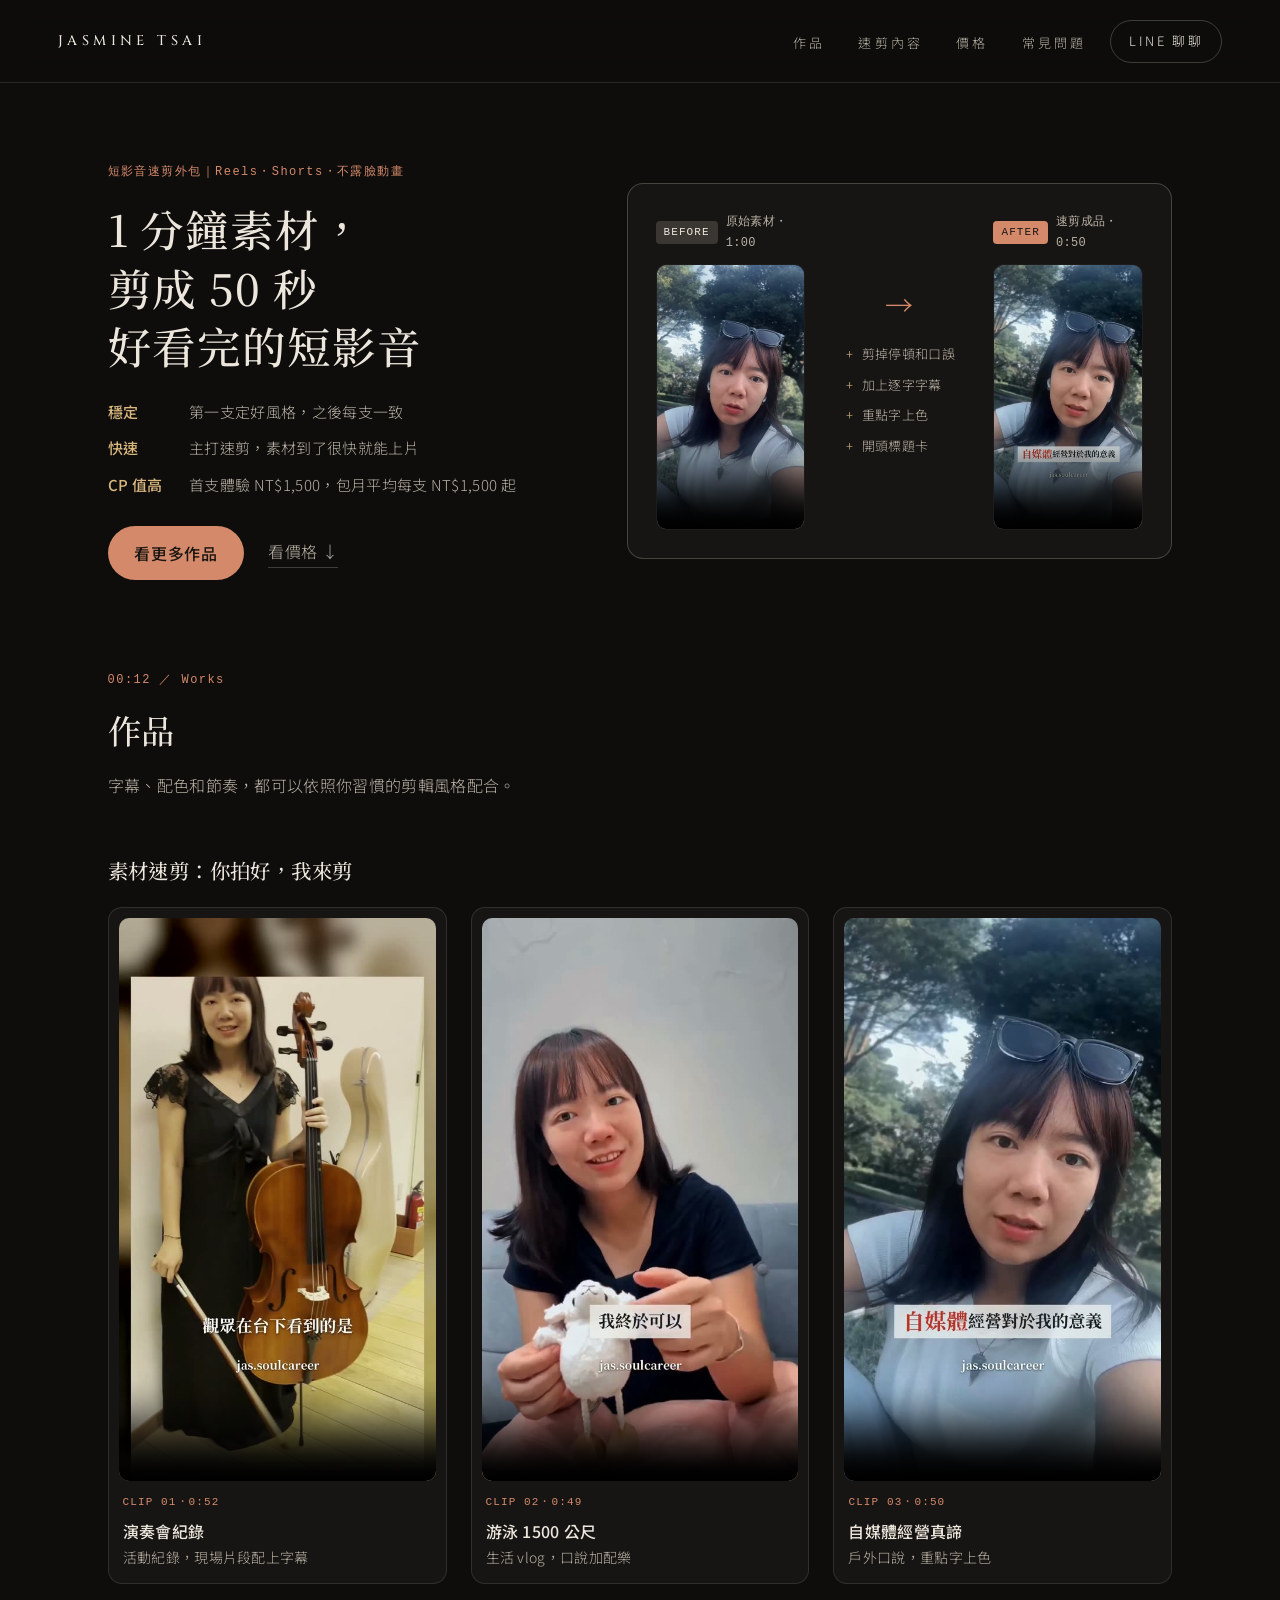
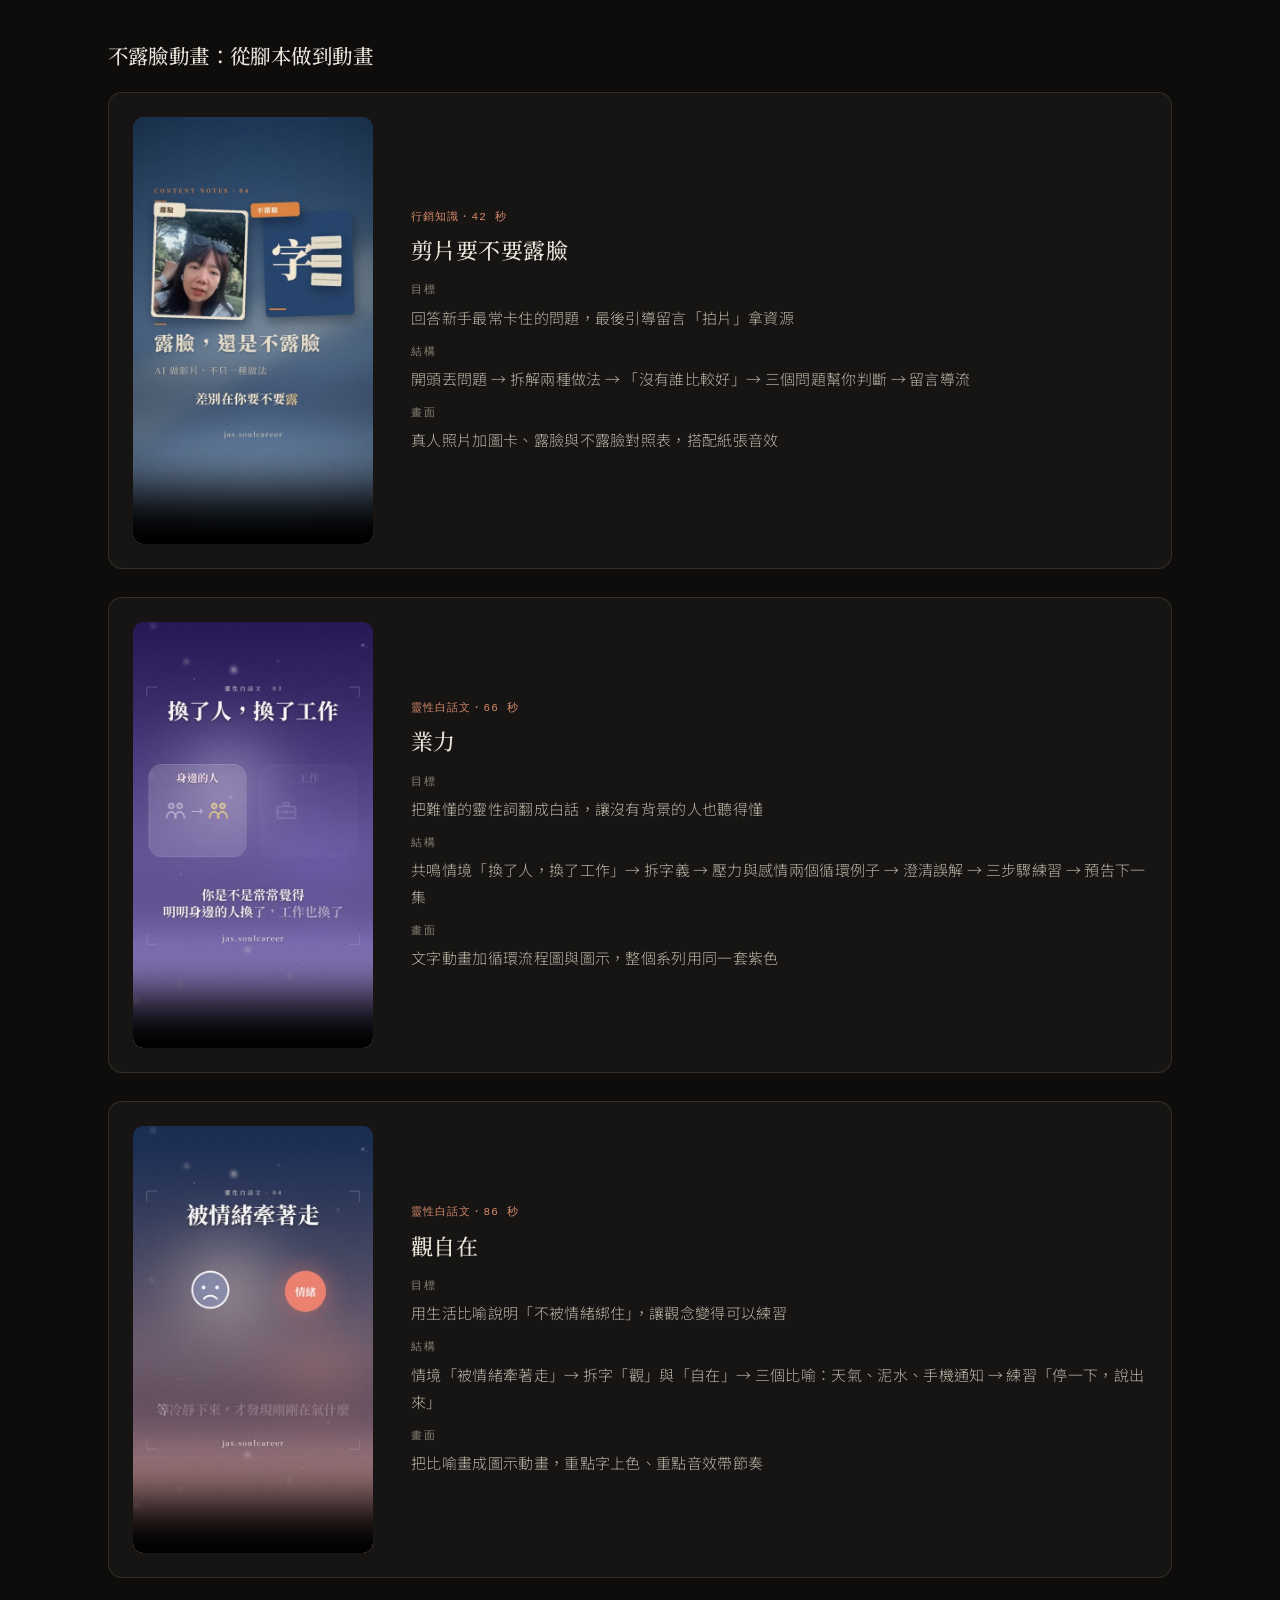
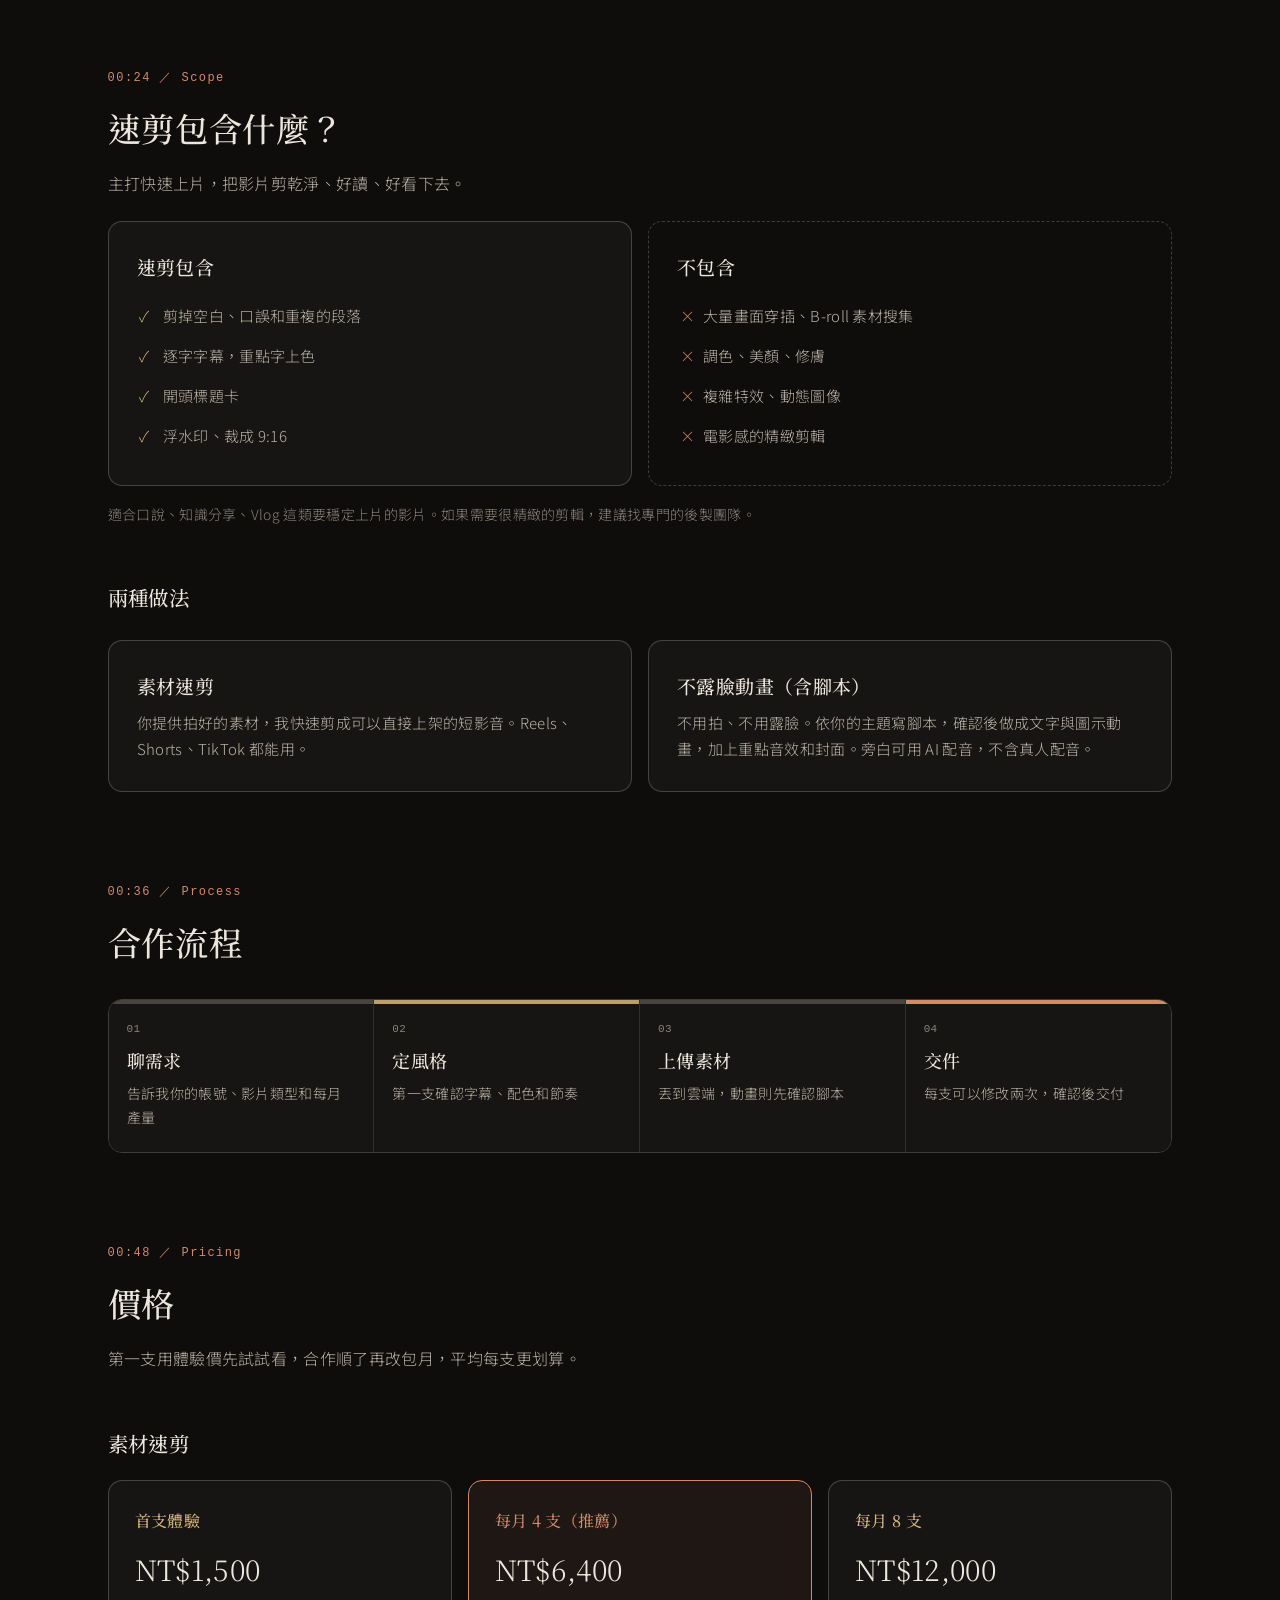
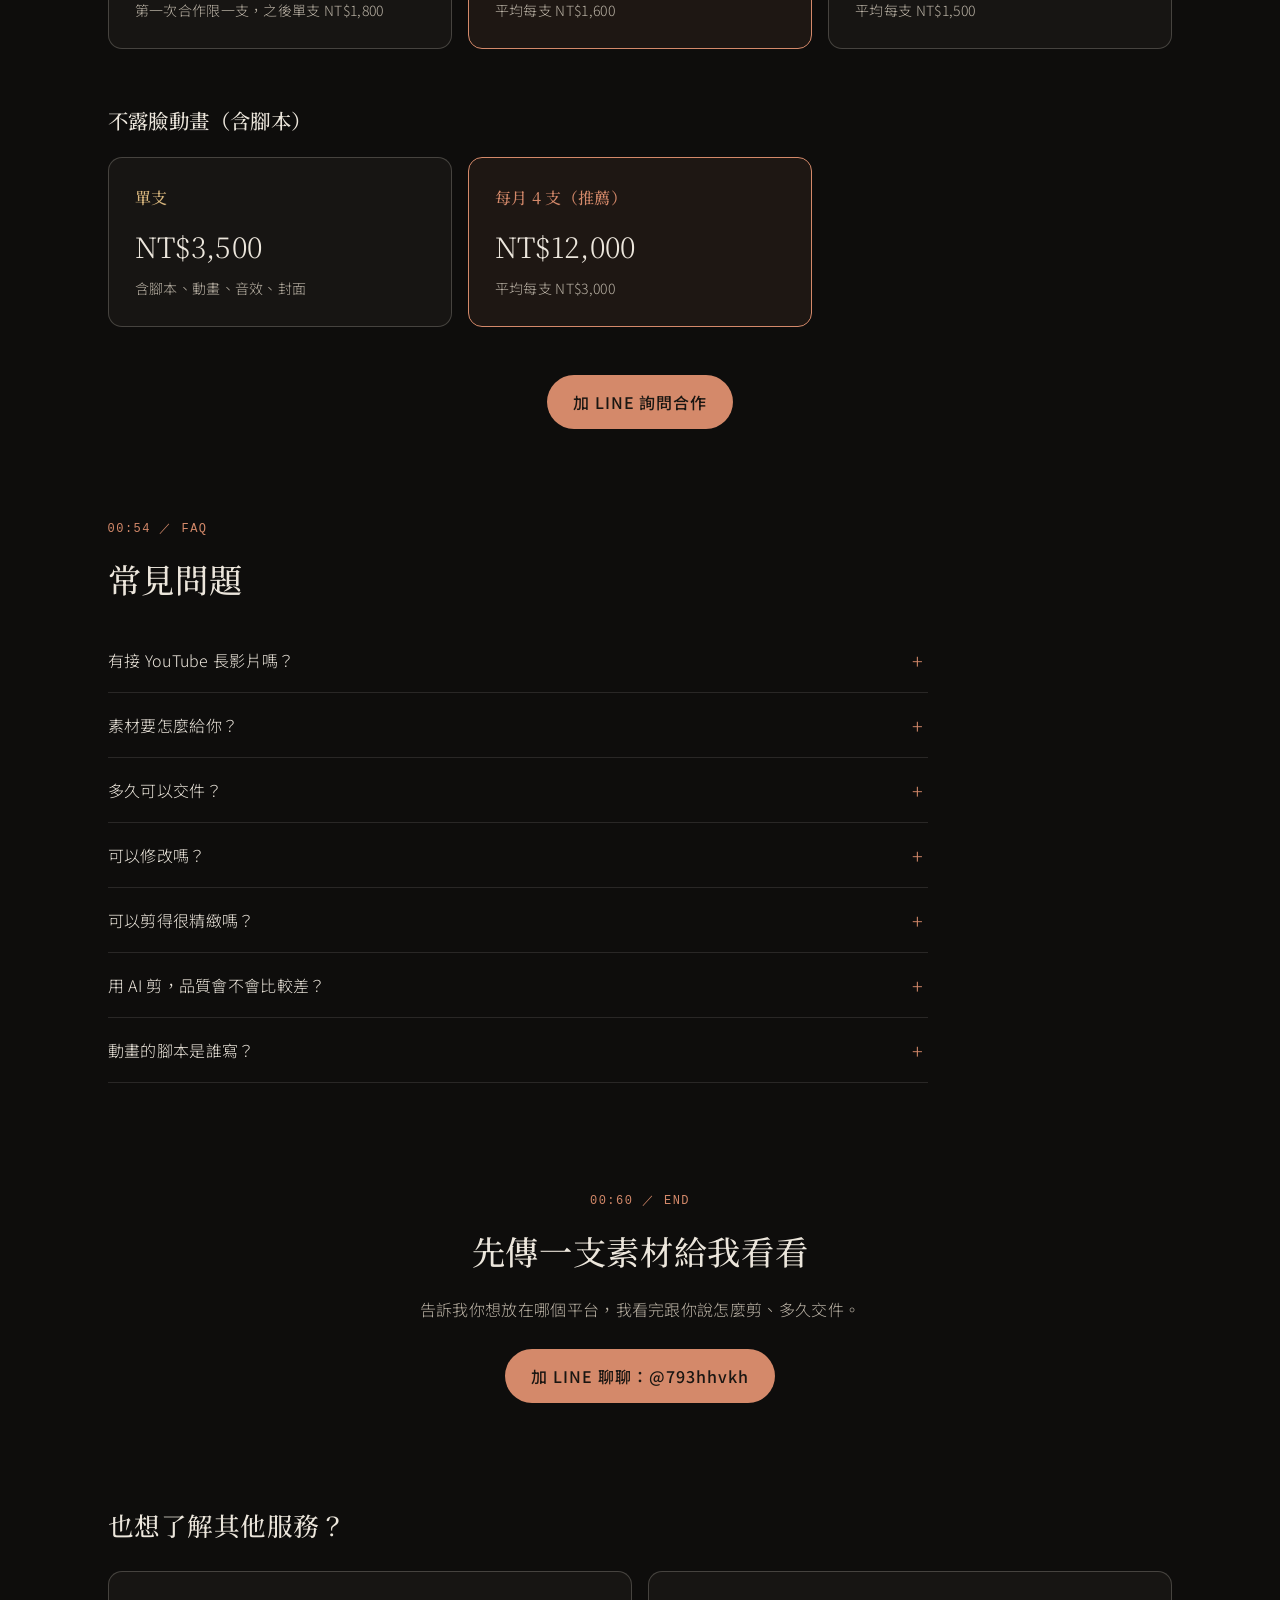
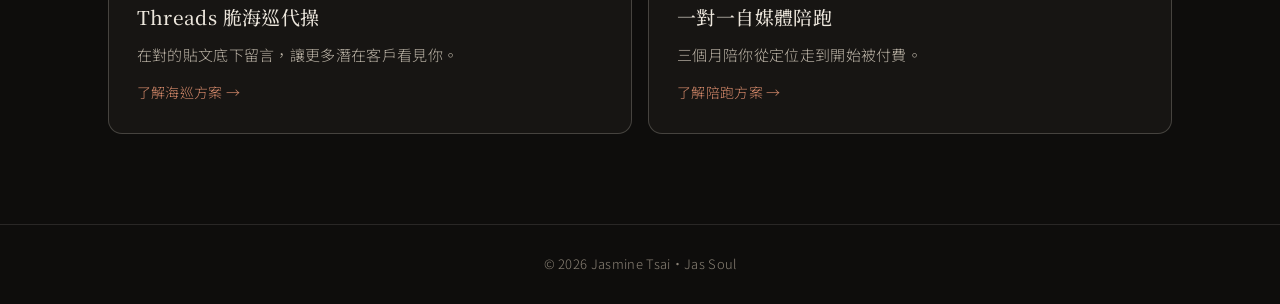
==== commit 769ffc7a: "Redesign video page: before/after hero, terracotta accent, editing-style layout Co-Authored-By: Clau" ====
--- a/ai-video/index.html
+++ b/ai-video/index.html
@@ -22,8 +22,7 @@
 <link rel="preconnect" href="https://fonts.gstatic.com" crossorigin>
 <link href="https://fonts.googleapis.com/css2?family=Cinzel:wght@400;500;600&family=Noto+Sans+TC:wght@300;400;500&family=Noto+Serif+TC:wght@300;500;700&display=swap" rel="stylesheet">
 <link rel="stylesheet" href="../style.css">
-<link rel="stylesheet" href="../threads/threads.css">
-<link rel="stylesheet" href="ai-video.css">
+<link rel="stylesheet" href="editor.css">
 <script type="application/ld+json">
 {
  "@context": "https://schema.org",
@@ -48,11 +47,10 @@
 }
 </script>
 </head>
-<body class="th">
+<body class="ed">
 <a class="skip" href="#main">跳到主要內容</a>
-<div class="grain" aria-hidden="true"></div>
-
-<header class="nav th-nav">
+
+<header class="nav ed-nav">
   <a class="nav-mark" href="../" aria-label="回到 Jasmine Tsai 首頁">Jasmine&nbsp;Tsai</a>
   <nav aria-label="本頁選單">
     <ul class="nav-links">
@@ -62,51 +60,64 @@
       <li><a href="#faq">常見問題</a></li>
     </ul>
   </nav>
-  <a class="nav-cta" href="https://line.me/R/ti/p/@793hhvkh" target="_blank" rel="noopener">LINE 聊聊</a>
+  <a class="nav-cta" href="https://line.me/R/oaMessage/%40793hhvkh/?%E6%88%91%E6%83%B3%E4%BA%86%E8%A7%A3%E7%9F%AD%E5%BD%B1%E9%9F%B3%E9%80%9F%E5%89%AA" target="_blank" rel="noopener">LINE 聊聊</a>
 </header>
 
 <main id="main">
 
-  <section class="th-hero">
-    <p class="th-eyebrow">短影音速剪外包｜Reels・Shorts・不露臉動畫</p>
-    <h1>穩定、快速、<span class="av-nowrap">CP 值高</span></h1>
-    <ul class="av-keys">
-      <li><strong>穩定</strong><span>第一支定好風格，之後每支一致</span></li>
-      <li><strong>快速</strong><span>主打速剪，素材到了很快就能上片</span></li>
-      <li><strong>CP 值高</strong><span>首支體驗 NT$1,500，包月平均每支 NT$1,500 起</span></li>
-    </ul>
-    <div class="th-actions">
-      <a class="th-btn" href="#works">先看作品</a>
-      <a class="th-link" href="#pricing">看價格 <span aria-hidden="true">↓</span></a>
-    </div>
-  </section>
-
-  <section class="th-section" id="works">
+  <section class="ed-hero">
+    <div class="ed-hero-text">
+      <p class="ed-tc">短影音速剪外包｜Reels・Shorts・不露臉動畫</p>
+      <h1>1 分鐘素材，<br>剪成 50 秒<span class="ed-nowrap">好看完的短影音</span></h1>
+      <ul class="ed-keys">
+        <li><b>穩定</b>第一支定好風格，之後每支一致</li>
+        <li><b>快速</b>主打速剪，素材到了很快就能上片</li>
+        <li><b>CP 值高</b>首支體驗 NT$1,500，包月平均每支 NT$1,500 起</li>
+      </ul>
+      <div class="ed-actions">
+        <a class="ed-btn" href="#works">看更多作品</a>
+        <a class="ed-link" href="#pricing">看價格 ↓</a>
+      </div>
+    </div>
+    <div class="ed-ba ed-ba--hero">
+      <figure>
+        <figcaption><span class="ed-tag">BEFORE</span>原始素材・1:00</figcaption>
+        <video src="v/selfmedia-raw.mp4" poster="v/selfmedia-raw.jpg" controls muted playsinline preload="metadata"></video>
+      </figure>
+      <div class="ed-ba-mid">
+        <p class="ed-ba-arrow">→</p>
+        <ul>
+          <li>剪掉停頓和口誤</li>
+          <li>加上逐字字幕</li>
+          <li>重點字上色</li>
+          <li>開頭標題卡</li>
+        </ul>
+      </div>
+      <figure>
+        <figcaption><span class="ed-tag ed-tag--rec">AFTER</span>速剪成品・0:50</figcaption>
+        <video src="v/selfmedia.mp4" poster="v/selfmedia.jpg" controls muted playsinline preload="metadata"></video>
+      </figure>
+    </div>
+  </section>
+
+  <section class="ed-section" id="works">
+    <p class="ed-tc">00:12 ／ Works</p>
     <h2>作品</h2>
-    <p class="th-intro">字幕、配色和節奏，都可以依照你習慣的剪輯風格配合。</p>
-
-    <h3 class="th-subhead">素材速剪：你拍好，我來剪</h3>
-    <div class="av-works">
-      <figure>
-        <video src="v/concert.mp4" poster="v/concert.jpg" controls muted playsinline preload="metadata"></video>
-        <figcaption><strong>演奏會紀錄</strong><span>活動紀錄，速剪，現場片段配上字幕</span></figcaption>
-      </figure>
-      <figure>
-        <video src="v/swim.mp4" poster="v/swim.jpg" controls muted playsinline preload="metadata"></video>
-        <figcaption><strong>游泳 1500 公尺</strong><span>生活 vlog，速剪，口說加配樂</span></figcaption>
-      </figure>
-      <figure>
-        <video src="v/selfmedia.mp4" poster="v/selfmedia.jpg" controls muted playsinline preload="metadata"></video>
-        <figcaption><strong>自媒體經營真諦</strong><span>戶外口說，速剪，重點字上色</span></figcaption>
-      </figure>
-    </div>
-
-    <h3 class="th-subhead">不露臉動畫：從腳本做到動畫</h3>
-    <div class="av-anim">
-      <article class="av-anim-row">
+    <p class="ed-intro">字幕、配色和節奏，都可以依照你習慣的剪輯風格配合。</p>
+
+    <h3 class="ed-sub">素材速剪：你拍好，我來剪</h3>
+    <div class="ed-reels">
+      <figure><video src="v/concert.mp4" poster="v/concert.jpg" controls muted playsinline preload="metadata"></video><figcaption><span class="ed-clipno">CLIP 01・0:52</span><strong>演奏會紀錄</strong><span>活動紀錄，現場片段配上字幕</span></figcaption></figure>
+      <figure><video src="v/swim.mp4" poster="v/swim.jpg" controls muted playsinline preload="metadata"></video><figcaption><span class="ed-clipno">CLIP 02・0:49</span><strong>游泳 1500 公尺</strong><span>生活 vlog，口說加配樂</span></figcaption></figure>
+      <figure><video src="v/selfmedia.mp4" poster="v/selfmedia.jpg" controls muted playsinline preload="metadata"></video><figcaption><span class="ed-clipno">CLIP 03・0:50</span><strong>自媒體經營真諦</strong><span>戶外口說，重點字上色</span></figcaption></figure>
+    </div>
+
+    <h3 class="ed-sub">不露臉動畫：從腳本做到動畫</h3>
+    <div class="ed-anim">
+      <article class="ed-anim-row">
         <video src="v/face.mp4" poster="v/face.jpg" controls muted playsinline preload="metadata"></video>
-        <div class="av-anim-case">
-        <p class="av-case-tag">行銷知識・42 秒</p>
+        <div class="ed-anim-case">
+        <p class="ed-clipno">行銷知識・42 秒</p>
         <h4>剪片要不要露臉</h4>
         <dl>
           <dt>目標</dt><dd>回答新手最常卡住的問題，最後引導留言「拍片」拿資源</dd>
@@ -115,10 +126,10 @@
         </dl>
         </div>
       </article>
-      <article class="av-anim-row">
+      <article class="ed-anim-row">
         <video src="v/karma.mp4" poster="v/karma.jpg" controls muted playsinline preload="metadata"></video>
-        <div class="av-anim-case">
-        <p class="av-case-tag">靈性白話文・66 秒</p>
+        <div class="ed-anim-case">
+        <p class="ed-clipno">靈性白話文・66 秒</p>
         <h4>業力</h4>
         <dl>
           <dt>目標</dt><dd>把難懂的靈性詞翻成白話，讓沒有背景的人也聽得懂</dd>
@@ -127,10 +138,10 @@
         </dl>
         </div>
       </article>
-      <article class="av-anim-row">
+      <article class="ed-anim-row">
         <video src="v/guanyin.mp4" poster="v/guanyin.jpg" controls muted playsinline preload="metadata"></video>
-        <div class="av-anim-case">
-        <p class="av-case-tag">靈性白話文・86 秒</p>
+        <div class="ed-anim-case">
+        <p class="ed-clipno">靈性白話文・86 秒</p>
         <h4>觀自在</h4>
         <dl>
           <dt>目標</dt><dd>用生活比喻說明「不被情緒綁住」，讓觀念變得可以練習</dd>
@@ -142,128 +153,62 @@
     </div>
   </section>
 
-  <section class="th-section th-split">
-    <div>
-      <h2>適合誰？</h2>
-    </div>
-    <ul class="th-list">
-      <li>品牌或公司要穩定產出短影音，想找長期配合的剪輯</li>
-      <li>自己有在拍，但剪片太花時間，想把時間留給拍攝和本業</li>
-      <li>不想露臉、也沒時間拍，但想用短影音講清楚你的專業</li>
-    </ul>
-  </section>
-
-  <section class="th-section th-band" id="service">
-    <h2>兩種做法</h2>
-    <div class="th-two">
-      <div class="th-panel">
-        <h3>素材速剪</h3>
-        <p>你提供拍好的素材，我快速剪成可以直接上架的短影音。</p>
-        <ul class="th-checks">
-          <li>剪掉空白、口誤和重複的段落</li>
-          <li>逐字字幕，重點字上色</li>
-          <li>開頭標題卡，抓住前三秒</li>
-          <li>加上你的帳號或品牌浮水印</li>
-          <li>裁成 9:16，Reels、Shorts、TikTok 都能用</li>
-        </ul>
-      </div>
-      <div class="th-panel">
-        <h3>不露臉動畫（含腳本）</h3>
-        <p>不用拍、不用露臉，從主題開始做到完成的影片。</p>
-        <ul class="th-checks">
-          <li>依你的主題寫腳本，你確認後才製作</li>
-          <li>文字與圖示動畫，統一你的品牌配色</li>
-          <li>重點音效，讓節奏更好看下去</li>
-          <li>附封面，系列影片風格一致</li>
-          <li>旁白可用 AI 配音，不含真人配音</li>
-        </ul>
-      </div>
-    </div>
-  </section>
-
-  <section class="th-section" id="scope">
+  <section class="ed-section ed-band" id="scope">
+    <p class="ed-tc">00:24 ／ Scope</p>
     <h2>速剪包含什麼？</h2>
-    <p class="th-intro">主打快速上片，把影片剪乾淨、好讀、好看下去。</p>
-    <div class="th-two">
-      <div class="th-panel">
+    <p class="ed-intro">主打快速上片，把影片剪乾淨、好讀、好看下去。</p>
+    <div class="ed-two">
+      <div class="ed-card">
         <h3>速剪包含</h3>
-        <ul class="th-checks">
-          <li>剪掉空白、口誤和重複的段落</li>
-          <li>逐字字幕，重點字上色</li>
-          <li>開頭標題卡</li>
-          <li>浮水印、裁成 9:16</li>
-        </ul>
-      </div>
-      <div class="th-panel th-panel-quiet">
+        <ul class="ed-yes"><li>剪掉空白、口誤和重複的段落</li><li>逐字字幕，重點字上色</li><li>開頭標題卡</li><li>浮水印、裁成 9:16</li></ul>
+      </div>
+      <div class="ed-card ed-card--quiet">
         <h3>不包含</h3>
-        <ul class="th-plain">
-          <li>大量畫面穿插、B-roll 素材搜集</li>
-          <li>調色、美顏、修膚</li>
-          <li>複雜特效、動態圖像</li>
-          <li>電影感的精緻剪輯</li>
-        </ul>
-      </div>
-    </div>
-    <p class="th-note">適合口說、知識分享、Vlog 這類要穩定上片的影片。如果需要很精緻的剪輯，建議找專門的後製團隊。</p>
-  </section>
-
-  <section class="th-section" id="process">
+        <ul class="ed-no"><li>大量畫面穿插、B-roll 素材搜集</li><li>調色、美顏、修膚</li><li>複雜特效、動態圖像</li><li>電影感的精緻剪輯</li></ul>
+      </div>
+    </div>
+    <p class="ed-note">適合口說、知識分享、Vlog 這類要穩定上片的影片。如果需要很精緻的剪輯，建議找專門的後製團隊。</p>
+
+    <h3 class="ed-sub">兩種做法</h3>
+    <div class="ed-two">
+      <div class="ed-card"><h3>素材速剪</h3><p>你提供拍好的素材，我快速剪成可以直接上架的短影音。Reels、Shorts、TikTok 都能用。</p></div>
+      <div class="ed-card"><h3>不露臉動畫（含腳本）</h3><p>不用拍、不用露臉。依你的主題寫腳本，確認後做成文字與圖示動畫，加上重點音效和封面。旁白可用 AI 配音，不含真人配音。</p></div>
+    </div>
+  </section>
+
+  <section class="ed-section" id="process">
+    <p class="ed-tc">00:36 ／ Process</p>
     <h2>合作流程</h2>
-    <ol class="th-steps">
-      <li><strong>聊需求</strong><span>告訴我你的帳號、想做的影片類型和每月產量。</span></li>
-      <li><strong>定風格</strong><span>第一支先確認字幕、配色和節奏，之後都照這個風格做。</span></li>
-      <li><strong>製作</strong><span>素材上傳到雲端，動畫則先給你確認腳本。</span></li>
-      <li><strong>確認交件</strong><span>每支影片可以修改兩次，確認後交付完整影片檔。</span></li>
+    <ol class="ed-flow">
+      <li><span>01</span><b>聊需求</b>告訴我你的帳號、影片類型和每月產量</li>
+      <li><span>02</span><b>定風格</b>第一支確認字幕、配色和節奏</li>
+      <li><span>03</span><b>上傳素材</b>丟到雲端，動畫則先確認腳本</li>
+      <li><span>04</span><b>交件</b>每支可以修改兩次，確認後交付</li>
     </ol>
   </section>
 
-  <section class="th-section th-band" id="pricing">
+  <section class="ed-section ed-band" id="pricing">
+    <p class="ed-tc">00:48 ／ Pricing</p>
     <h2>價格</h2>
-    <p class="th-intro">第一支用體驗價先試試看，合作順了再改包月，平均每支更划算。</p>
-
-    <h3 class="th-subhead">素材速剪</h3>
-    <div class="th-plans">
-      <article class="th-plan">
-        <h4>首支體驗</h4>
-        <p class="th-count">NT$1,500</p>
-        <p class="th-incl">第一次合作限一支，之後單支 NT$1,800</p>
-      </article>
-      <article class="th-plan is-main">
-        <h4>每月 4 支（推薦）</h4>
-        <p class="th-count">NT$6,400</p>
-        <p class="th-incl">平均每支 NT$1,600</p>
-      </article>
-      <article class="th-plan">
-        <h4>每月 8 支</h4>
-        <p class="th-count">NT$12,000</p>
-        <p class="th-incl">平均每支 NT$1,500</p>
-      </article>
-    </div>
-
-    <h3 class="th-subhead">不露臉動畫（含腳本）</h3>
-    <div class="th-plans av-plans-2">
-      <article class="th-plan">
-        <h4>單支</h4>
-        <p class="th-count">NT$3,500</p>
-        <p class="th-incl">含腳本、動畫、音效、封面</p>
-      </article>
-      <article class="th-plan is-main">
-        <h4>每月 4 支（推薦）</h4>
-        <p class="th-count">NT$12,000</p>
-        <p class="th-incl">平均每支 NT$3,000</p>
-      </article>
-    </div>
-
-    <div class="th-actions av-center">
-      <a class="th-btn" href="https://line.me/R/ti/p/@793hhvkh" target="_blank" rel="noopener">加 LINE 詢問合作</a>
-    </div>
-  </section>
-
-  <section class="th-section th-split" id="faq">
-    <div>
-      <h2>常見問題</h2>
-    </div>
-    <div class="th-faq">
+    <p class="ed-intro">第一支用體驗價先試試看，合作順了再改包月，平均每支更划算。</p>
+    <h3 class="ed-sub">素材速剪</h3>
+    <div class="ed-plans">
+      <article class="ed-plan"><h4>首支體驗</h4><p class="ed-price">NT$1,500</p><p>第一次合作限一支，之後單支 NT$1,800</p></article>
+      <article class="ed-plan ed-plan--main"><h4>每月 4 支（推薦）</h4><p class="ed-price">NT$6,400</p><p>平均每支 NT$1,600</p></article>
+      <article class="ed-plan"><h4>每月 8 支</h4><p class="ed-price">NT$12,000</p><p>平均每支 NT$1,500</p></article>
+    </div>
+    <h3 class="ed-sub">不露臉動畫（含腳本）</h3>
+    <div class="ed-plans">
+      <article class="ed-plan"><h4>單支</h4><p class="ed-price">NT$3,500</p><p>含腳本、動畫、音效、封面</p></article>
+      <article class="ed-plan ed-plan--main"><h4>每月 4 支（推薦）</h4><p class="ed-price">NT$12,000</p><p>平均每支 NT$3,000</p></article>
+    </div>
+    <div class="ed-actions ed-center"><a class="ed-btn" href="https://line.me/R/oaMessage/%40793hhvkh/?%E6%88%91%E6%83%B3%E4%BA%86%E8%A7%A3%E7%9F%AD%E5%BD%B1%E9%9F%B3%E9%80%9F%E5%89%AA" target="_blank" rel="noopener">加 LINE 詢問合作</a></div>
+  </section>
+
+  <section class="ed-section" id="faq">
+    <p class="ed-tc">00:54 ／ FAQ</p>
+    <h2>常見問題</h2>
+    <div class="ed-faq">
       <details>
         <summary>有接 YouTube 長影片嗎？</summary>
         <p>目前專注在 Reels、Shorts、TikTok 這類短影音。如果你有長影片，可以挑出精華片段剪成短影音。</p>
@@ -295,54 +240,39 @@
     </div>
   </section>
 
-  <section class="th-cta">
-    <h2>先聊聊你的影片</h2>
-    <p>告訴我你想做的影片類型和每月產量，我再跟你說適合哪一種做法。</p>
-    <a class="th-btn" href="https://line.me/R/ti/p/@793hhvkh" target="_blank" rel="noopener">加 LINE 聊聊：@793hhvkh</a>
-  </section>
-
-  <section class="th-section th-more">
+  <section class="ed-cta">
+    <p class="ed-tc">00:60 ／ END</p>
+    <h2>先傳一支素材給我看看</h2>
+    <p>告訴我你想放在哪個平台，我看完跟你說怎麼剪、多久交件。</p>
+    <a class="ed-btn" href="https://line.me/R/oaMessage/%40793hhvkh/?%E6%88%91%E6%83%B3%E4%BA%86%E8%A7%A3%E7%9F%AD%E5%BD%B1%E9%9F%B3%E9%80%9F%E5%89%AA" target="_blank" rel="noopener">加 LINE 聊聊：@793hhvkh</a>
+  </section>
+
+  <section class="ed-section ed-more">
     <h2>也想了解其他服務？</h2>
-    <div class="th-two">
-      <a class="th-panel th-more-link" href="../threads/">
-        <h3>Threads 脆海巡代操</h3>
-        <p>在對的貼文底下留言，讓更多潛在客戶看見你。</p>
-        <span>了解海巡方案 <i aria-hidden="true">→</i></span>
-      </a>
-      <a class="th-panel th-more-link" href="https://selfmedia.jas-soul.com/" target="_blank" rel="noopener">
-        <h3>一對一自媒體陪跑</h3>
-        <p>三個月陪你從定位走到開始被付費。</p>
-        <span>了解陪跑方案 <i aria-hidden="true">→</i></span>
-      </a>
+    <div class="ed-two">
+      <a class="ed-card ed-more-link" href="../threads/"><h3>Threads 脆海巡代操</h3><p>在對的貼文底下留言，讓更多潛在客戶看見你。</p><span>了解海巡方案 →</span></a>
+      <a class="ed-card ed-more-link" href="https://selfmedia.jas-soul.com/" target="_blank" rel="noopener"><h3>一對一自媒體陪跑</h3><p>三個月陪你從定位走到開始被付費。</p><span>了解陪跑方案 →</span></a>
     </div>
   </section>
 
 </main>
 
-<footer class="th-footer">
-  <p>© 2026 Jasmine Tsai・Jas Soul</p>
-</footer>
+<footer class="ed-footer"><p>© 2026 Jasmine Tsai・Jas Soul</p></footer>
 <script>
 (()=>{
-  const vids=[...document.querySelectorAll('.av-works video, .av-anim video')];
+  const vids=[...document.querySelectorAll('.ed-ba video, .ed-reels video, .ed-anim video')];
   const play=v=>{vids.forEach(o=>{if(o!==v)o.pause();});const p=v.play();if(p)p.catch(()=>{});};
-  vids.forEach(v=>{
-    v.muted=true;
-    v.addEventListener('play',()=>vids.forEach(o=>{if(o!==v)o.pause();}));
-  });
+  vids.forEach(v=>{v.muted=true;v.addEventListener('play',()=>vids.forEach(o=>{if(o!==v)o.pause();}));});
   if(matchMedia('(hover: hover)').matches){
-    vids.forEach(v=>{
-      v.addEventListener('mouseenter',()=>play(v));
-      v.addEventListener('mouseleave',()=>{if(v.muted)v.pause();});
-    });
+    vids.forEach(v=>{v.addEventListener('mouseenter',()=>play(v));v.addEventListener('mouseleave',()=>{if(v.muted)v.pause();});});
   }else if('IntersectionObserver' in window){
-    const io=new IntersectionObserver(es=>es.forEach(e=>{
-      const v=e.target;
-      if(e.isIntersecting&&e.intersectionRatio>=.6){play(v);}
-      else if(!v.paused&&v.muted){v.pause();}
-    }),{threshold:[0,.6]});
+    const io=new IntersectionObserver(es=>es.forEach(e=>{const v=e.target;if(e.isIntersecting&&e.intersectionRatio>=.6){play(v);}else if(!v.paused&&v.muted){v.pause();}}),{threshold:[0,.6]});
     vids.forEach(v=>io.observe(v));
   }
+})();
+(()=>{ /* LINE prefilled messages only work in the phone app; desktop keeps the add-friend page */
+  if(/Android|iPhone|iPad|iPod/i.test(navigator.userAgent)) return;
+  document.querySelectorAll('a[href*="line.me/R/oaMessage/"]').forEach(a=>a.href='https://line.me/R/ti/p/@793hhvkh');
 })();
 </script>
 </body>
--- a/ai-video/editor.css
+++ b/ai-video/editor.css
@@ -0,0 +1,153 @@
+/* Short video page: editing-suite look (timecodes, tracks, playhead) */
+.ed{--rec:#d4896a;--panel:#171513;--panel-2:#1f1c19;--mono:"SFMono-Regular",ui-monospace,Menlo,Consolas,monospace;background:#0e0d0c}
+.ed h1,.ed h2,.ed h3,.ed h4{font-family:var(--f-serif);font-weight:500;letter-spacing:.02em;color:var(--paper)}
+.ed h2{font-size:clamp(24px,2.6vw,34px);margin-top:10px}
+.ed-nav{background:rgba(14,13,12,.78);backdrop-filter:blur(14px);-webkit-backdrop-filter:blur(14px);border-bottom:1px solid var(--line)}
+.ed main>section{max-width:1180px;margin:0 auto;padding:clamp(72px,10vh,120px) var(--gutter) 0}
+.ed-tc{font-family:var(--mono);font-size:12px;letter-spacing:.12em;color:var(--rec);display:flex;align-items:center;gap:8px}
+.ed-rec{width:9px;height:9px;border-radius:50%;background:var(--rec);animation:edBlink 1.4s steps(1) infinite}
+@keyframes edBlink{50%{opacity:.2}}
+.ed-intro{margin-top:12px;color:var(--paper-dim);max-width:36em}
+.ed-sub{margin:clamp(40px,6vh,64px) 0 18px;font-size:clamp(18px,1.6vw,21px)}
+.ed-nowrap{white-space:nowrap}
+
+/* hero */
+.ed main>section.ed-hero{display:grid;grid-template-columns:minmax(0,5fr) minmax(0,6fr);gap:clamp(32px,5vw,72px);align-items:center;padding-top:clamp(120px,18vh,170px)}
+.ed-hero h1{margin-top:16px;font-size:clamp(28px,3.4vw,46px);line-height:1.35}
+.ed-lede{margin-top:16px;color:var(--paper-dim);font-size:clamp(15px,1.3vw,17px)}
+.ed-keys{list-style:none;margin:22px 0 0;padding:0;display:grid;gap:10px}
+.ed-keys li{display:flex;gap:14px;color:var(--paper-dim);font-size:15px}
+.ed-keys b{flex:0 0 4.5em;color:var(--gold);font-weight:500}
+.ed-actions{display:flex;flex-wrap:wrap;align-items:center;gap:14px 24px;margin-top:28px}
+.ed-center{justify-content:center;margin-top:clamp(32px,4vw,48px)}
+.ed-btn{display:inline-flex;align-items:center;padding:13px 26px;border-radius:999px;background:var(--rec);color:#1a1612;font-weight:500;letter-spacing:.06em;text-decoration:none;transition:transform .3s,background .3s}
+.ed-btn:hover{background:#e09a7c;transform:translateY(-2px)}
+.ed-link{color:var(--paper-dim);text-decoration:none;border-bottom:1px solid var(--line-2);padding-bottom:2px}
+.ed-link:hover{color:var(--paper)}
+
+/* editor window */
+.ed-window{border:1px solid var(--line-2);border-radius:14px;background:var(--panel);overflow:hidden}
+.ed-window-bar{display:flex;align-items:center;gap:6px;padding:10px 14px;border-bottom:1px solid var(--line);font-family:var(--mono);font-size:11px;color:var(--muted)}
+.ed-window-bar i{width:9px;height:9px;border-radius:50%;background:#3a3631}
+.ed-window-bar i:first-child{background:var(--rec)}
+.ed-window-bar span{margin-left:8px}
+.ed-window-body{display:grid;grid-template-columns:minmax(0,1fr) minmax(0,1fr);gap:16px;padding:16px;background:#0b0a09}
+.ed-window-body video{width:100%;max-width:220px;aspect-ratio:9/16;object-fit:cover;border-radius:10px;justify-self:center;background:#000}
+.ed-panel{align-self:center;font-family:var(--mono);font-size:12px;color:var(--paper-dim)}
+.ed-panel p{display:flex;justify-content:space-between;padding:9px 0;border-bottom:1px solid var(--line)}
+.ed-panel span{color:var(--gold)}
+.ed-timeline{position:relative;padding:10px 14px 14px;font-family:var(--mono)}
+.ed-ruler{display:flex;justify-content:space-between;font-size:10px;color:var(--muted);padding-left:28px;margin-bottom:6px}
+.ed-track{position:relative;height:20px;margin-top:5px;padding-left:28px}
+.ed-track b{position:absolute;left:0;top:3px;font-size:10px;font-weight:400;color:var(--muted)}
+.ed-clip{position:absolute;top:0;height:100%;margin-left:28px;max-width:calc(100% - 28px);border-radius:3px;background:#4a443d;font-size:10px;line-height:20px;padding-left:6px;color:var(--paper);overflow:hidden;white-space:nowrap}
+.ed-clip--title{background:rgba(217,183,126,.85);color:#1a1612}
+.ed-wave{position:absolute;left:28px;right:0;top:3px;bottom:3px;background:repeating-linear-gradient(90deg,rgba(229,72,77,.75) 0 2px,transparent 2px 4px);-webkit-mask:linear-gradient(0deg,#000 20%,transparent 20%,transparent 80%,#000 80%),linear-gradient(90deg,#000,#000);opacity:.8;border-radius:3px}
+.ed-playhead{position:absolute;top:22px;bottom:10px;left:28px;width:2px;background:var(--rec);margin-left:14px;animation:edPlay 9s linear infinite}
+.ed-playhead::before{content:"";position:absolute;top:-5px;left:-4px;border:5px solid transparent;border-top-color:var(--rec)}
+@keyframes edPlay{from{transform:translateX(0)}to{transform:translateX(calc(min(100vw,1180px) * .42))}}
+
+/* before / after */
+.ed-ba{display:grid;grid-template-columns:minmax(0,1fr) auto minmax(0,1fr);gap:clamp(16px,3vw,40px);align-items:center;max-width:820px;margin:32px auto 0;padding:clamp(18px,2.6vw,28px);border:1px solid var(--line-2);border-radius:16px;background:var(--panel)}
+.ed-ba figure{margin:0}
+.ed-ba figcaption{font-family:var(--mono);font-size:12px;color:var(--paper-dim);margin-bottom:10px;display:flex;align-items:center;gap:8px}
+.ed-ba video{width:100%;aspect-ratio:9/16;object-fit:cover;border-radius:10px;background:#000;border:1px solid var(--line)}
+.ed-tag{padding:2px 8px;border-radius:4px;background:#3a3631;color:var(--paper);font-size:11px;letter-spacing:.1em}
+.ed-tag--rec{background:var(--rec);color:#1a1612}
+.ed-ba-mid{text-align:center}
+.ed-ba-arrow{font-size:28px;color:var(--rec)}
+.ed-ba-mid ul{list-style:none;margin:10px 0 0;padding:0;font-size:13px;color:var(--paper-dim);text-align:left}
+.ed-ba-mid li{padding:4px 0 4px 18px;position:relative}
+.ed-ba-mid li::before{content:"+";position:absolute;left:2px;color:var(--gold)}
+
+/* reels + animations */
+.ed-reels{display:grid;grid-template-columns:repeat(3,minmax(0,1fr));gap:clamp(14px,2vw,24px)}
+.ed-reels figure{margin:0;padding:10px;border:1px solid var(--line);border-radius:14px;background:var(--panel)}
+.ed-reels video,.ed-anim video{display:block;width:100%;aspect-ratio:9/16;object-fit:cover;border-radius:10px;background:#000}
+.ed-reels figcaption{padding:12px 4px 4px}
+.ed-reels strong{display:block;font-weight:500;color:var(--paper)}
+.ed-reels figcaption span:not(.ed-clipno){display:block;font-size:14px;color:var(--paper-dim)}
+.ed-clipno{display:block;font-family:var(--mono);font-size:11px;letter-spacing:.1em;color:var(--rec);margin-bottom:4px}
+.ed-anim{display:grid;gap:clamp(18px,2.6vw,28px)}
+.ed-anim-row{display:grid;grid-template-columns:minmax(0,240px) minmax(0,1fr);gap:clamp(20px,3vw,40px);align-items:center;padding:clamp(16px,2.2vw,24px);border:1px solid var(--line);border-radius:14px;background:var(--panel)}
+.ed-anim-case h4{margin-top:4px;font-size:clamp(19px,1.8vw,22px)}
+.ed-anim-case dl{margin:12px 0 0}
+.ed-anim-case dt{margin-top:12px;font-family:var(--mono);font-size:11px;letter-spacing:.16em;color:var(--muted)}
+.ed-anim-case dd{margin:3px 0 0;font-size:15px;line-height:1.8;color:var(--paper-dim)}
+
+/* cards, scope */
+.ed-band{position:relative}
+.ed-two{display:grid;grid-template-columns:repeat(2,minmax(0,1fr));gap:16px;margin-top:24px}
+.ed-card{display:block;padding:clamp(20px,2.4vw,28px);border:1px solid var(--line-2);border-radius:14px;background:var(--panel);text-decoration:none}
+.ed-card h3{font-size:19px}
+.ed-card p{margin-top:8px;color:var(--paper-dim);font-size:15px}
+.ed-card--quiet{background:transparent;border-style:dashed}
+.ed-yes,.ed-no{list-style:none;margin:12px 0 0;padding:0}
+.ed-yes li,.ed-no li{position:relative;padding:7px 0 7px 26px;color:var(--paper-dim);font-size:15px}
+.ed-yes li::before{content:"✓";position:absolute;left:2px;color:var(--gold)}
+.ed-no li::before{content:"×";position:absolute;left:3px;color:var(--rec)}
+.ed-note{margin-top:16px;font-size:14px;color:var(--muted)}
+
+/* process as a timeline track */
+.ed-flow{list-style:none;margin:28px 0 0;padding:0;display:grid;grid-template-columns:repeat(4,minmax(0,1fr));border:1px solid var(--line-2);border-radius:14px;overflow:hidden}
+.ed-flow li{position:relative;padding:20px 18px 22px;background:var(--panel);border-right:1px solid var(--line);color:var(--paper-dim);font-size:14px}
+.ed-flow li:last-child{border-right:0}
+.ed-flow li::after{content:"";position:absolute;left:0;right:0;top:0;height:4px;background:#4a443d}
+.ed-flow li:nth-child(2)::after{background:rgba(217,183,126,.85)}
+.ed-flow li:nth-child(3)::after{background:#4a443d}
+.ed-flow li:nth-child(4)::after{background:var(--rec)}
+.ed-flow span{display:block;font-family:var(--mono);font-size:11px;color:var(--muted)}
+.ed-flow b{display:block;margin:6px 0 4px;font-family:var(--f-serif);font-weight:500;font-size:18px;color:var(--paper)}
+
+/* pricing */
+.ed-plans{display:grid;grid-template-columns:repeat(3,minmax(0,1fr));gap:16px}
+.ed-plan{padding:clamp(20px,2.4vw,26px);border:1px solid var(--line-2);border-radius:14px;background:var(--panel)}
+.ed-plan h4{font-size:16px;color:var(--gold)}
+.ed-plan--main{border-color:var(--rec);background:rgba(212,137,106,.08)}
+.ed-plan--main h4{color:var(--rec)}
+.ed-price{margin:10px 0 4px;font-family:var(--f-serif);font-size:clamp(24px,2.2vw,30px);color:var(--paper)}
+.ed-plan p:not(.ed-price){font-size:14px;color:var(--paper-dim)}
+
+/* faq, cta, more */
+.ed-faq{max-width:820px;margin-top:20px}
+.ed-faq details{border-bottom:1px solid var(--line)}
+.ed-faq summary{position:relative;padding:18px 32px 18px 0;cursor:pointer;list-style:none;color:var(--paper)}
+.ed-faq summary::-webkit-details-marker{display:none}
+.ed-faq summary::after{content:"+";position:absolute;right:4px;top:15px;color:var(--rec);font-size:20px}
+.ed-faq details[open] summary::after{content:"−"}
+.ed-faq details p{margin:0 0 18px;color:var(--paper-dim)}
+.ed main>section.ed-cta{text-align:center;padding-top:clamp(80px,12vh,130px)}
+.ed-cta .ed-tc{justify-content:center}
+.ed-cta p:not(.ed-tc){margin:14px auto 26px;max-width:30em;color:var(--paper-dim)}
+.ed-more h2{font-size:clamp(20px,2vw,26px)}
+.ed-more-link span{display:inline-block;margin-top:12px;font-size:14px;color:var(--rec)}
+.ed-more-link:hover{border-color:var(--rec)}
+.ed-footer{margin-top:clamp(72px,10vh,120px);padding:28px var(--gutter);border-top:1px solid var(--line);color:var(--muted);font-size:13px;text-align:center}
+
+@media (max-width:900px){
+  .ed main>section.ed-hero{grid-template-columns:minmax(0,1fr)}
+  .ed-reels{grid-template-columns:repeat(2,minmax(0,1fr))}
+  .ed-plans{grid-template-columns:minmax(0,1fr)}
+  .ed-flow{grid-template-columns:repeat(2,minmax(0,1fr))}
+  .ed-flow li:nth-child(2){border-right:0}
+  .ed-flow li:nth-child(-n+2){border-bottom:1px solid var(--line)}
+  .ed-nav nav{display:none}
+  .ed-nav .nav-cta{margin-left:auto}
+}
+@media (max-width:600px){
+  .ed-ba{grid-template-columns:minmax(0,1fr) minmax(0,1fr);gap:12px}
+  .ed-ba-mid{grid-column:1/-1;order:3}
+  .ed-ba-mid ul{display:flex;flex-wrap:wrap;justify-content:center;gap:4px 14px}
+  .ed-ba-arrow{display:none}
+  .ed-reels,.ed-two{grid-template-columns:minmax(0,1fr)}
+  .ed-reels{max-width:320px;margin-inline:auto}
+  .ed-anim-row{grid-template-columns:minmax(0,1fr)}
+  .ed-anim-row video{max-width:260px;margin-inline:auto}
+  .ed-window-body{grid-template-columns:minmax(0,1fr) minmax(0,1fr)}
+}
+@media (prefers-reduced-motion:reduce){.ed-rec,.ed-playhead{animation:none}}
+
+.ed-tc{color:var(--rec)}
+.ed-ba--hero{margin:0;max-width:none}
+.ed-hero .ed-keys{margin-top:24px}
+@media (max-width:900px){.ed-ba--hero{max-width:560px;margin-inline:auto}}
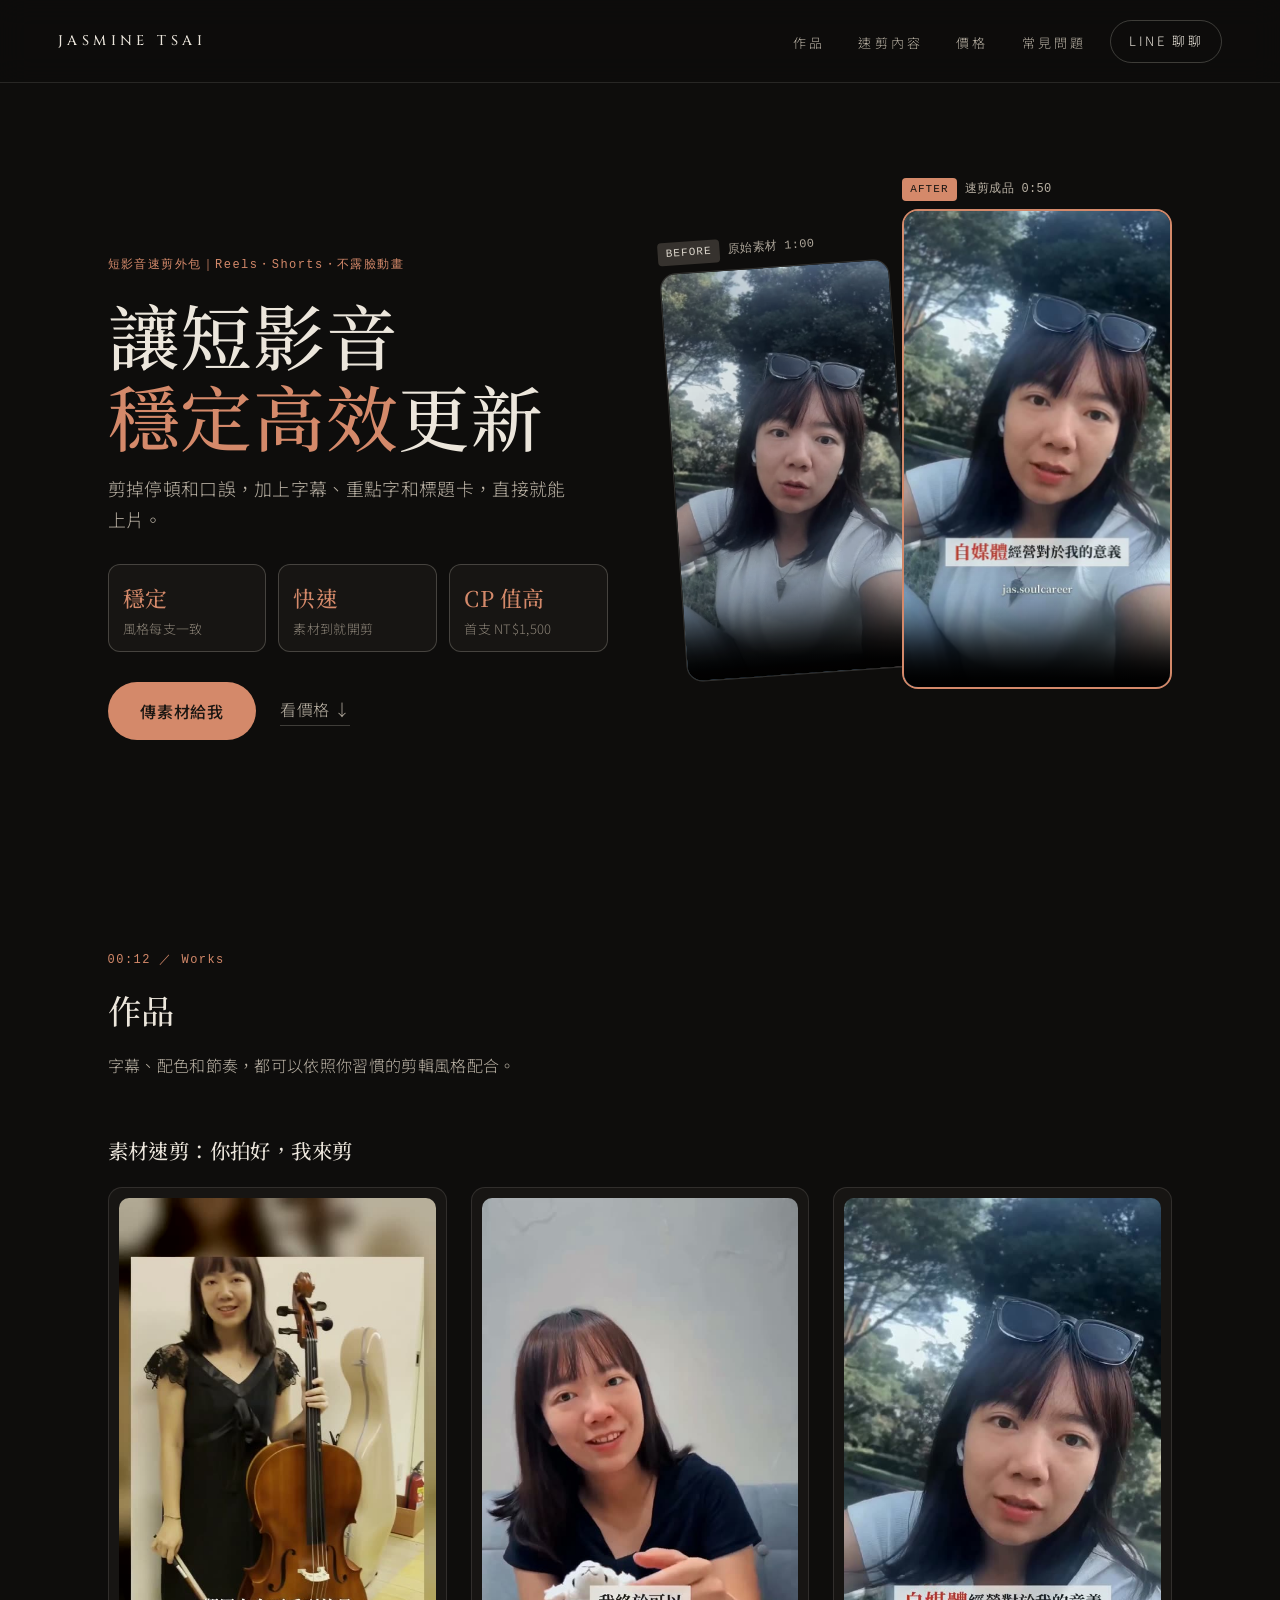
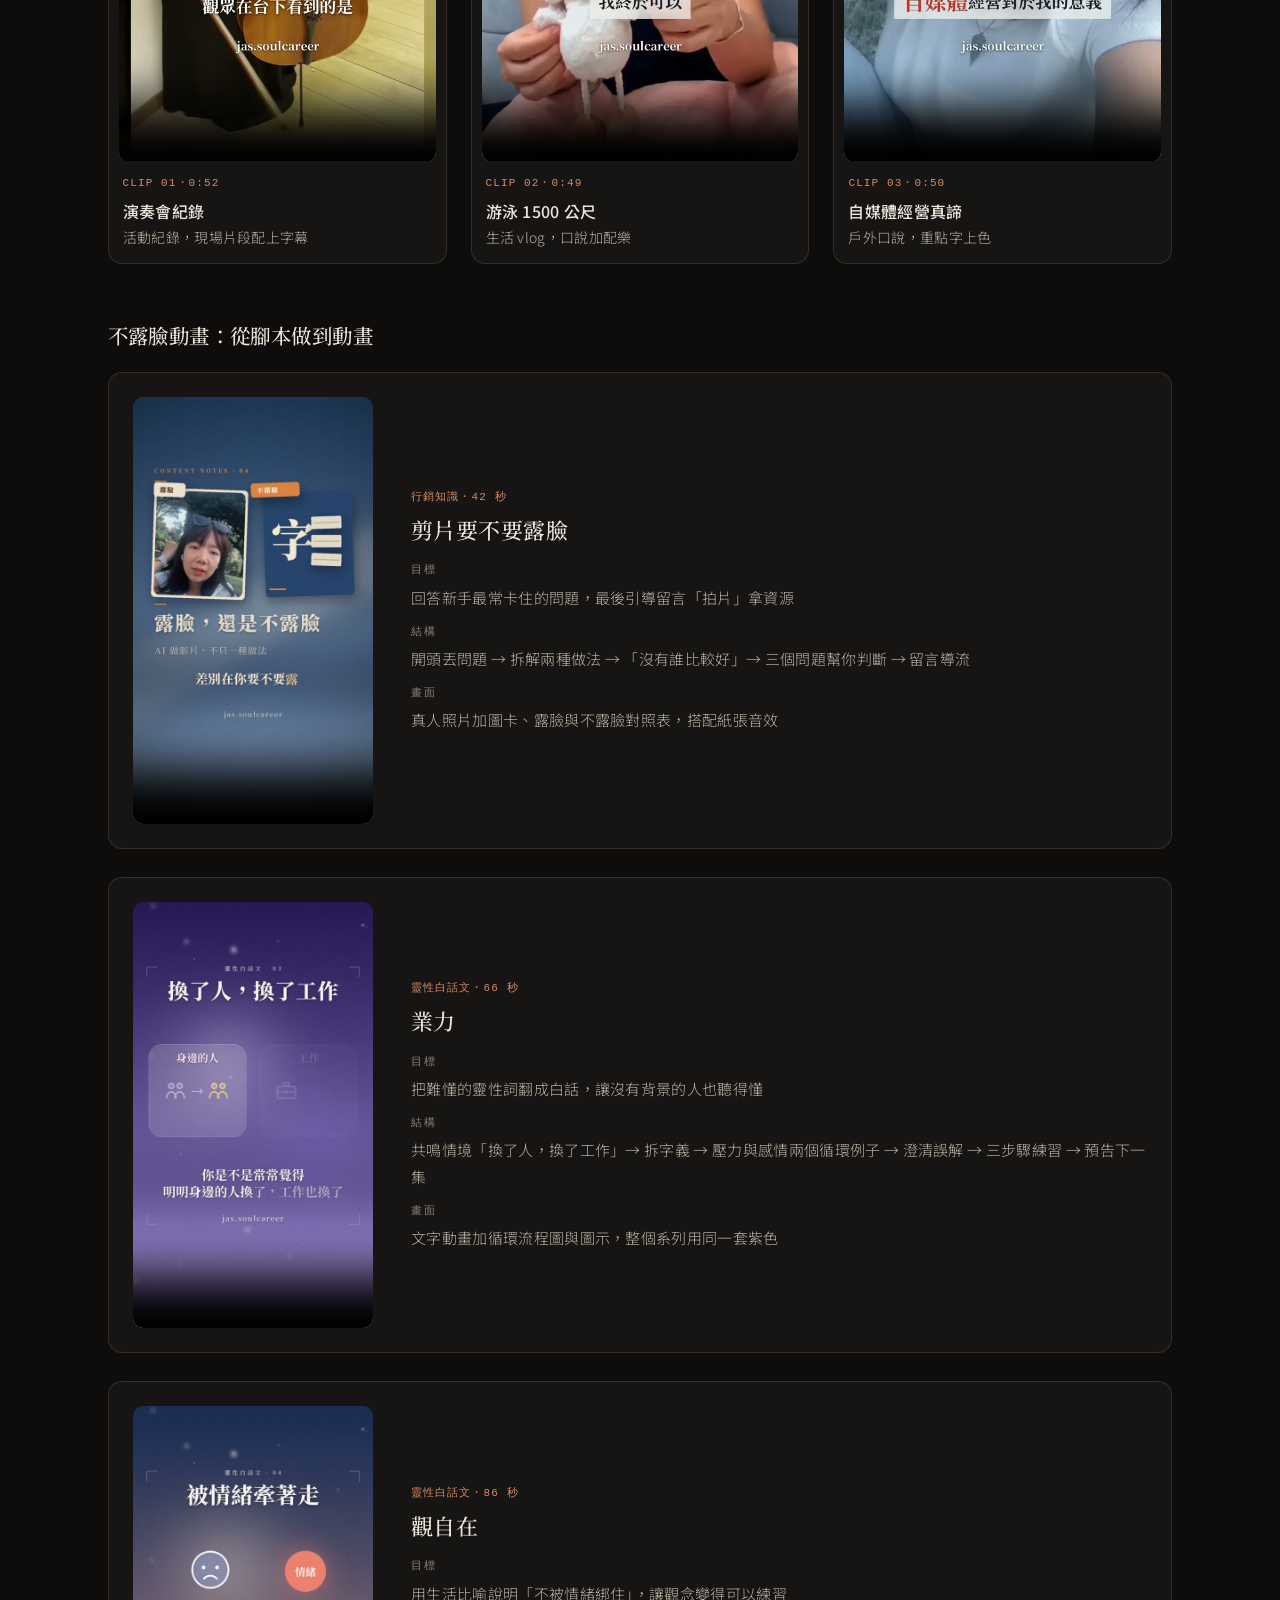
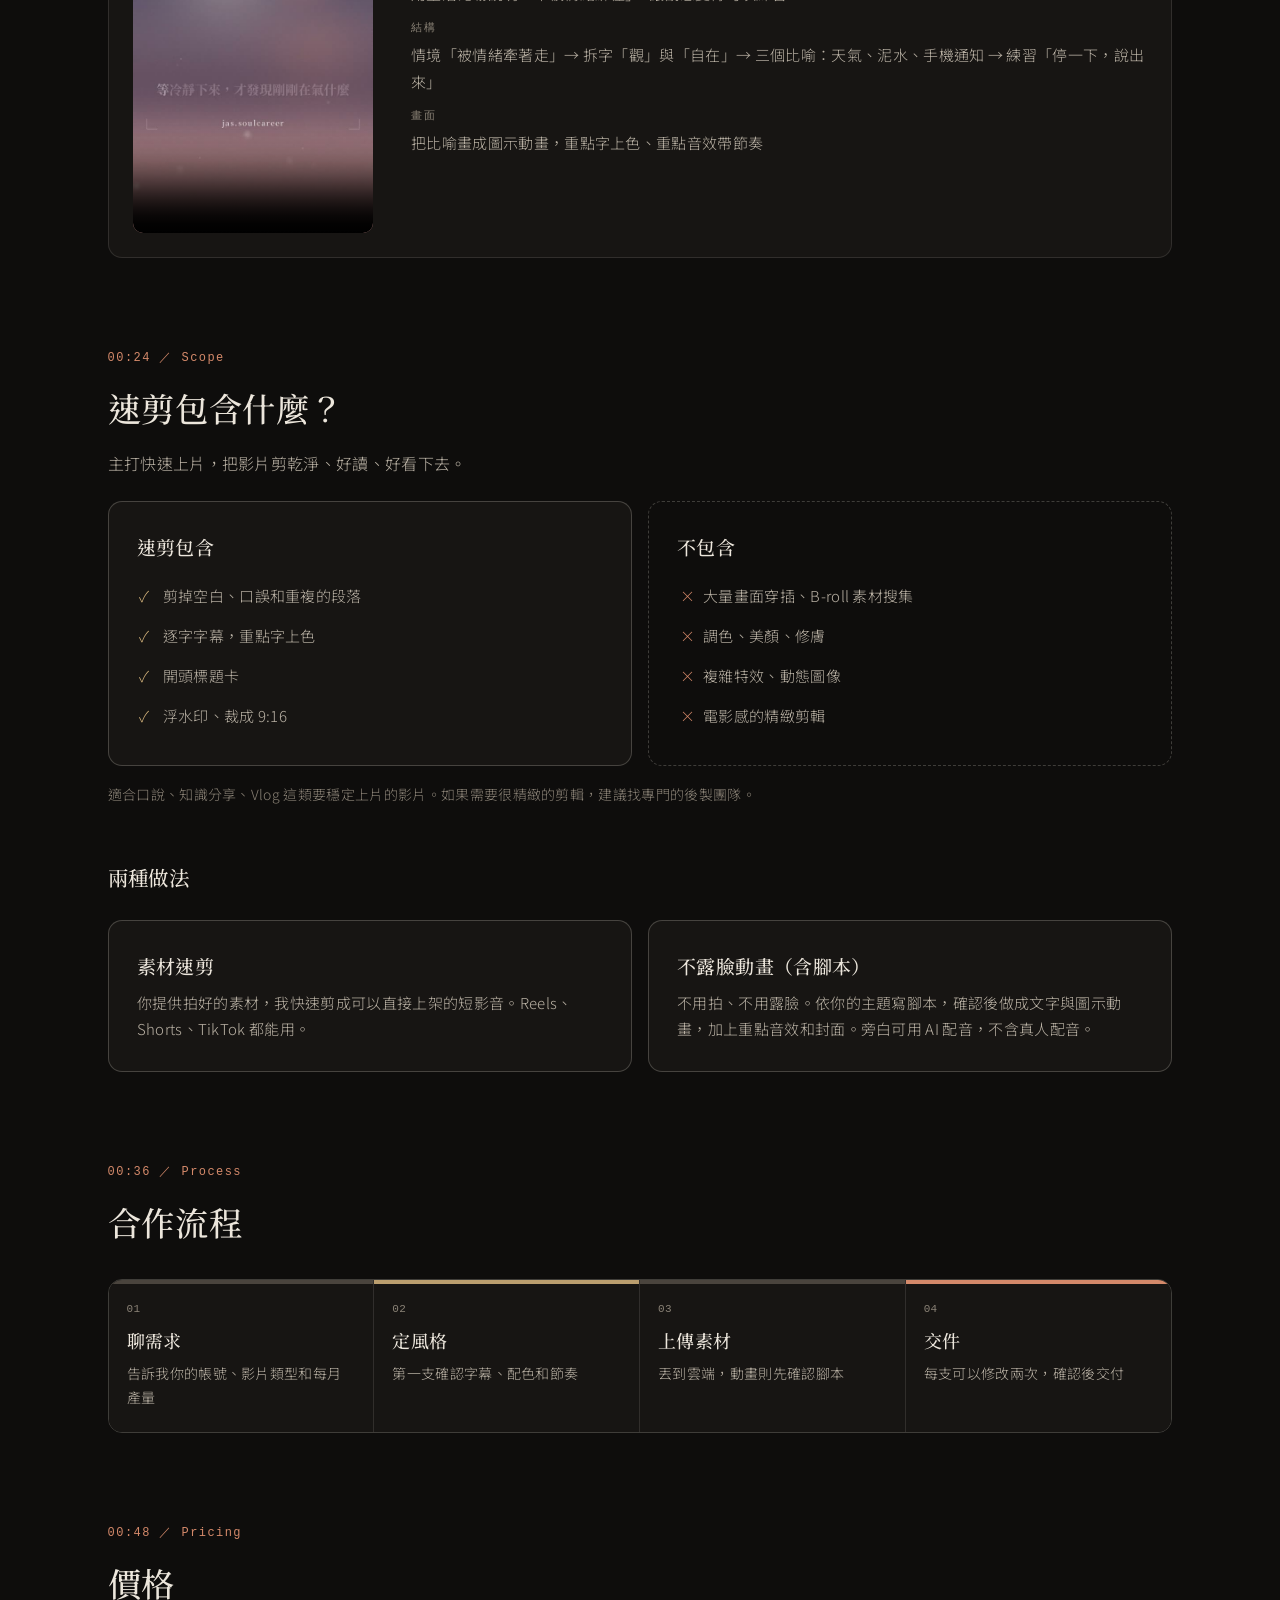
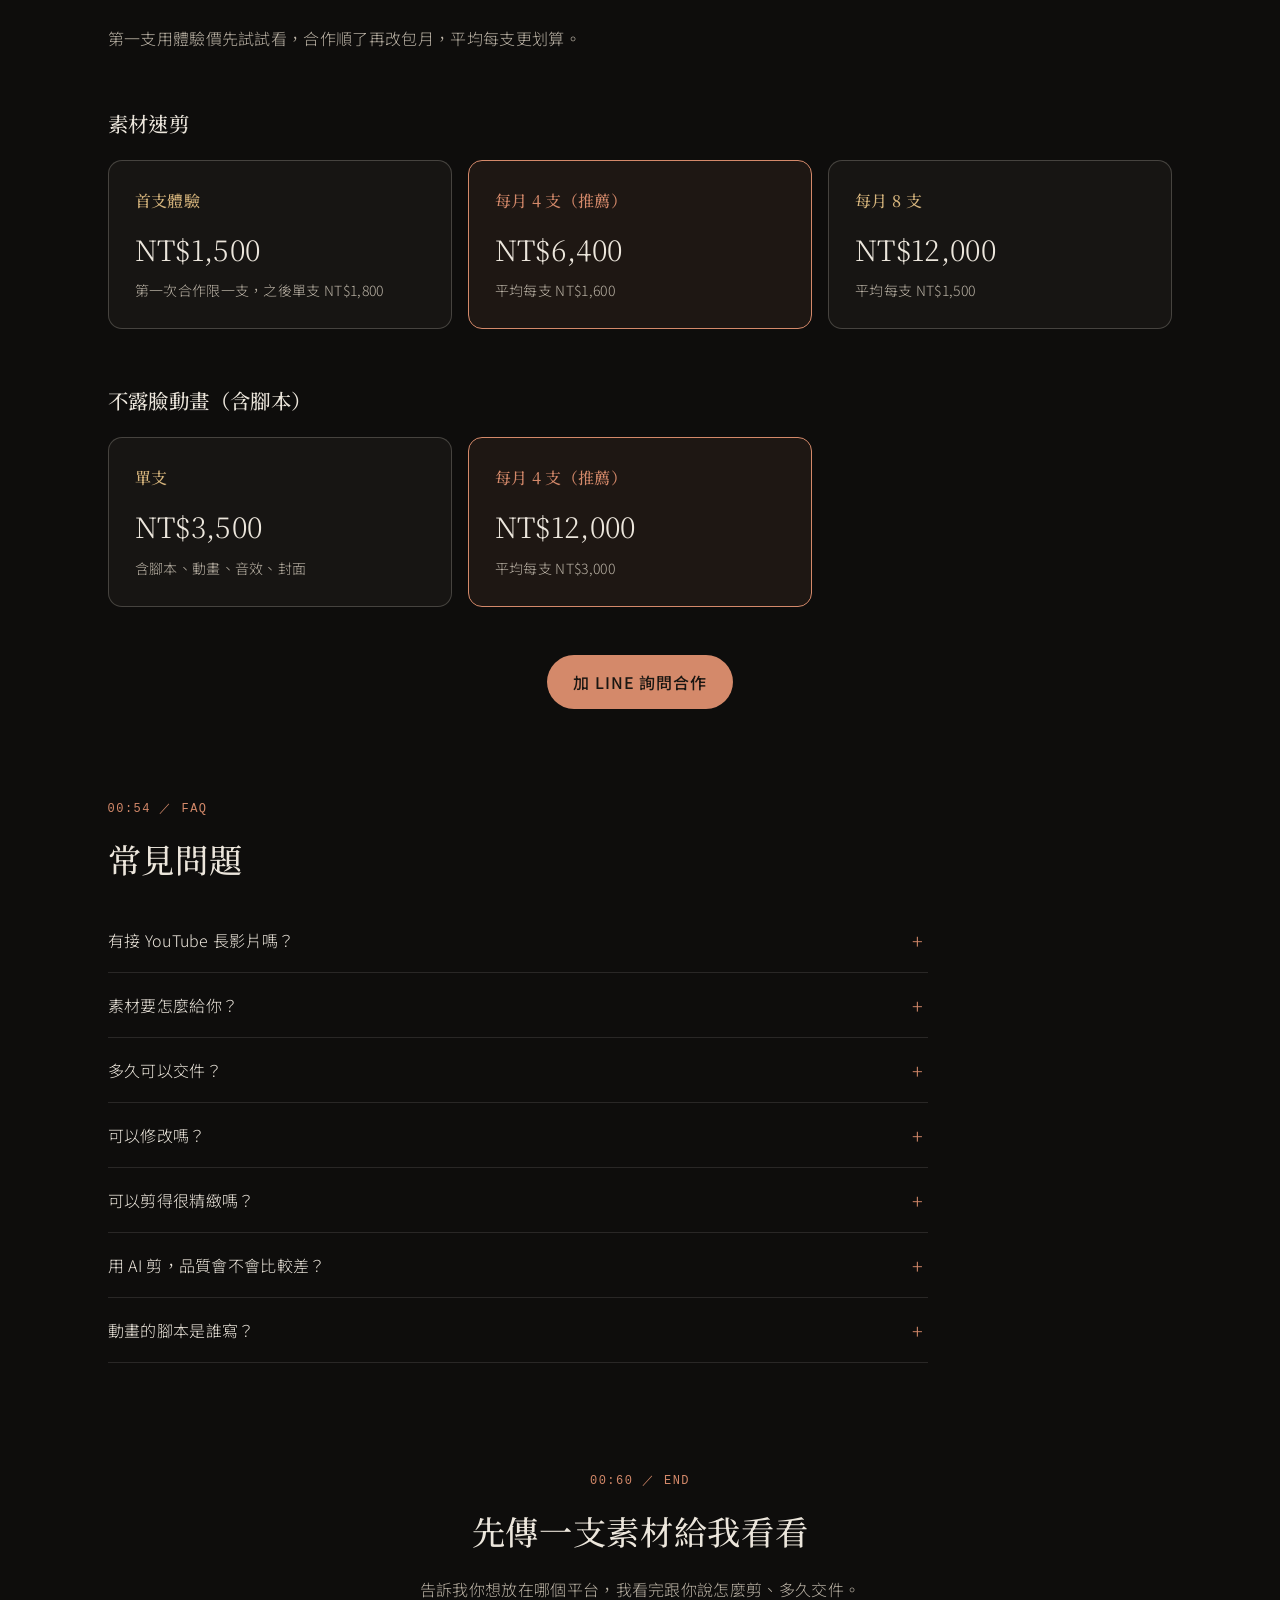
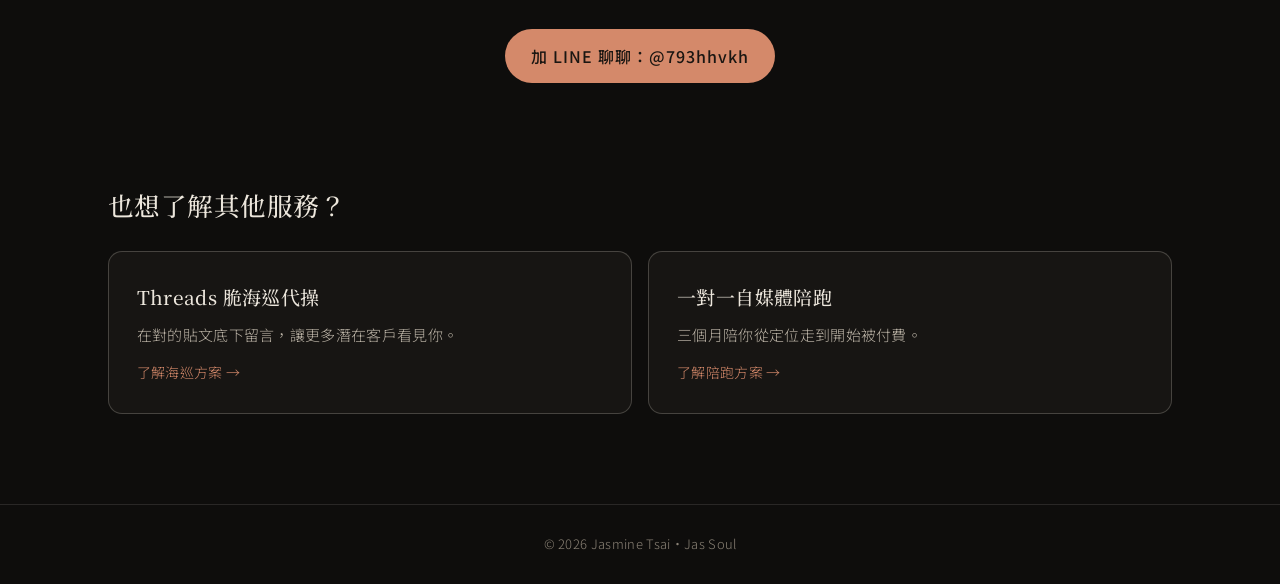
==== commit 68aa06ff: "Video page hero: steady-efficient headline, keyword blocks, stacked before/after Co-Authored-By: Cla" ====
--- a/ai-video/index.html
+++ b/ai-video/index.html
@@ -68,33 +68,25 @@
   <section class="ed-hero">
     <div class="ed-hero-text">
       <p class="ed-tc">短影音速剪外包｜Reels・Shorts・不露臉動畫</p>
-      <h1>1 分鐘素材，<br>剪成 50 秒<span class="ed-nowrap">好看完的短影音</span></h1>
-      <ul class="ed-keys">
-        <li><b>穩定</b>第一支定好風格，之後每支一致</li>
-        <li><b>快速</b>主打速剪，素材到了很快就能上片</li>
-        <li><b>CP 值高</b>首支體驗 NT$1,500，包月平均每支 NT$1,500 起</li>
+      <h1>讓短影音<br><em>穩定高效</em>更新</h1>
+      <p class="ed-lede">剪掉停頓和口誤，加上字幕、重點字和標題卡，直接就能上片。</p>
+      <ul class="ed-stats">
+        <li><b>穩定</b><span>風格每支一致</span></li>
+        <li><b>快速</b><span>素材到就開剪</span></li>
+        <li><b>CP 值高</b><span>首支 NT$1,500</span></li>
       </ul>
       <div class="ed-actions">
-        <a class="ed-btn" href="#works">看更多作品</a>
+        <a class="ed-btn" href="https://line.me/R/oaMessage/%40793hhvkh/?%E6%88%91%E6%83%B3%E4%BA%86%E8%A7%A3%E7%9F%AD%E5%BD%B1%E9%9F%B3%E9%80%9F%E5%89%AA" target="_blank" rel="noopener">傳素材給我</a>
         <a class="ed-link" href="#pricing">看價格 ↓</a>
       </div>
     </div>
-    <div class="ed-ba ed-ba--hero">
-      <figure>
-        <figcaption><span class="ed-tag">BEFORE</span>原始素材・1:00</figcaption>
+    <div class="ed-stack">
+      <figure class="ed-stack-before">
+        <figcaption><span class="ed-tag">BEFORE</span>原始素材 1:00</figcaption>
         <video src="v/selfmedia-raw.mp4" poster="v/selfmedia-raw.jpg" controls muted playsinline preload="metadata"></video>
       </figure>
-      <div class="ed-ba-mid">
-        <p class="ed-ba-arrow">→</p>
-        <ul>
-          <li>剪掉停頓和口誤</li>
-          <li>加上逐字字幕</li>
-          <li>重點字上色</li>
-          <li>開頭標題卡</li>
-        </ul>
-      </div>
-      <figure>
-        <figcaption><span class="ed-tag ed-tag--rec">AFTER</span>速剪成品・0:50</figcaption>
+      <figure class="ed-stack-after">
+        <figcaption><span class="ed-tag ed-tag--rec">AFTER</span>速剪成品 0:50</figcaption>
         <video src="v/selfmedia.mp4" poster="v/selfmedia.jpg" controls muted playsinline preload="metadata"></video>
       </figure>
     </div>
@@ -260,7 +252,7 @@
 <footer class="ed-footer"><p>© 2026 Jasmine Tsai・Jas Soul</p></footer>
 <script>
 (()=>{
-  const vids=[...document.querySelectorAll('.ed-ba video, .ed-reels video, .ed-anim video')];
+  const vids=[...document.querySelectorAll('.ed-stack video, .ed-reels video, .ed-anim video')];
   const play=v=>{vids.forEach(o=>{if(o!==v)o.pause();});const p=v.play();if(p)p.catch(()=>{});};
   vids.forEach(v=>{v.muted=true;v.addEventListener('play',()=>vids.forEach(o=>{if(o!==v)o.pause();}));});
   if(matchMedia('(hover: hover)').matches){
--- a/ai-video/editor.css
+++ b/ai-video/editor.css
@@ -151,3 +151,35 @@
 .ed-ba--hero{margin:0;max-width:none}
 .ed-hero .ed-keys{margin-top:24px}
 @media (max-width:900px){.ed-ba--hero{max-width:560px;margin-inline:auto}}
+
+/* hero v2: big numbers + stacked before/after */
+.ed main>section.ed-hero{grid-template-columns:minmax(0,1fr) minmax(0,1fr);gap:clamp(32px,5vw,80px);min-height:calc(100vh - 40px);padding-top:clamp(110px,15vh,150px)}
+.ed-hero h1{margin-top:18px;font-size:clamp(40px,5.6vw,76px);line-height:1.12;letter-spacing:.01em}
+.ed-hero h1 em{font-style:normal;color:var(--rec);font-family:var(--f-display),var(--f-serif);font-size:1.18em}
+.ed-hero .ed-lede{margin-top:18px;font-size:clamp(16px,1.4vw,18px);max-width:26em}
+.ed-stats{list-style:none;margin:28px 0 0;padding:0;display:grid;grid-template-columns:repeat(3,minmax(0,1fr));gap:12px;max-width:440px}
+.ed-stats li{padding:14px 14px 12px;border:1px solid var(--line-2);border-radius:12px;background:var(--panel)}
+.ed-stats b{display:block;font-family:var(--f-serif);font-weight:500;font-size:clamp(20px,2vw,26px);color:var(--paper)}
+.ed-stats span{display:block;margin-top:2px;font-size:13px;color:var(--muted)}
+.ed-hero .ed-actions{margin-top:30px}
+.ed-hero .ed-btn{padding:15px 32px;font-size:16px}
+.ed-stack{position:relative;height:clamp(460px,52vw,640px);max-width:560px;width:100%;justify-self:center}
+.ed-stack figure{position:absolute;margin:0}
+.ed-stack figcaption{display:flex;align-items:center;gap:8px;margin-bottom:8px;font-family:var(--mono);font-size:12px;color:var(--paper-dim)}
+.ed-stack video{display:block;width:100%;aspect-ratio:9/16;object-fit:cover;border-radius:16px;background:#000}
+.ed-stack-before{left:0;top:9%;width:46%;transform:rotate(-4deg);opacity:.92}
+.ed-stack-before video{border:1px solid var(--line-2);filter:saturate(.75)}
+.ed-stack-after{right:0;top:0;width:54%;z-index:2}
+.ed-stack-after video{border:2px solid var(--rec)}
+@media (max-width:900px){
+  .ed main>section.ed-hero{grid-template-columns:minmax(0,1fr);min-height:0}
+  .ed-stack{height:auto;display:grid;grid-template-columns:minmax(0,1fr) minmax(0,1.15fr);gap:12px;align-items:start;max-width:520px}
+  .ed-stack figure{position:static;width:auto}
+  .ed-stack-before{transform:none;margin-top:28px}
+}
+@media (max-width:560px){.ed-stats{gap:8px}.ed-stats li{padding:10px}.ed-stats span{font-size:12px}}
+.ed-hero h1 em{font-family:var(--f-serif);font-size:1em}
+.ed-stats{max-width:520px}
+.ed-stats b{color:var(--rec);font-size:clamp(18px,1.7vw,22px)}
+.ed-stats span{line-height:1.55}
+@media (max-width:560px){.ed-stats span{font-size:11.5px}}
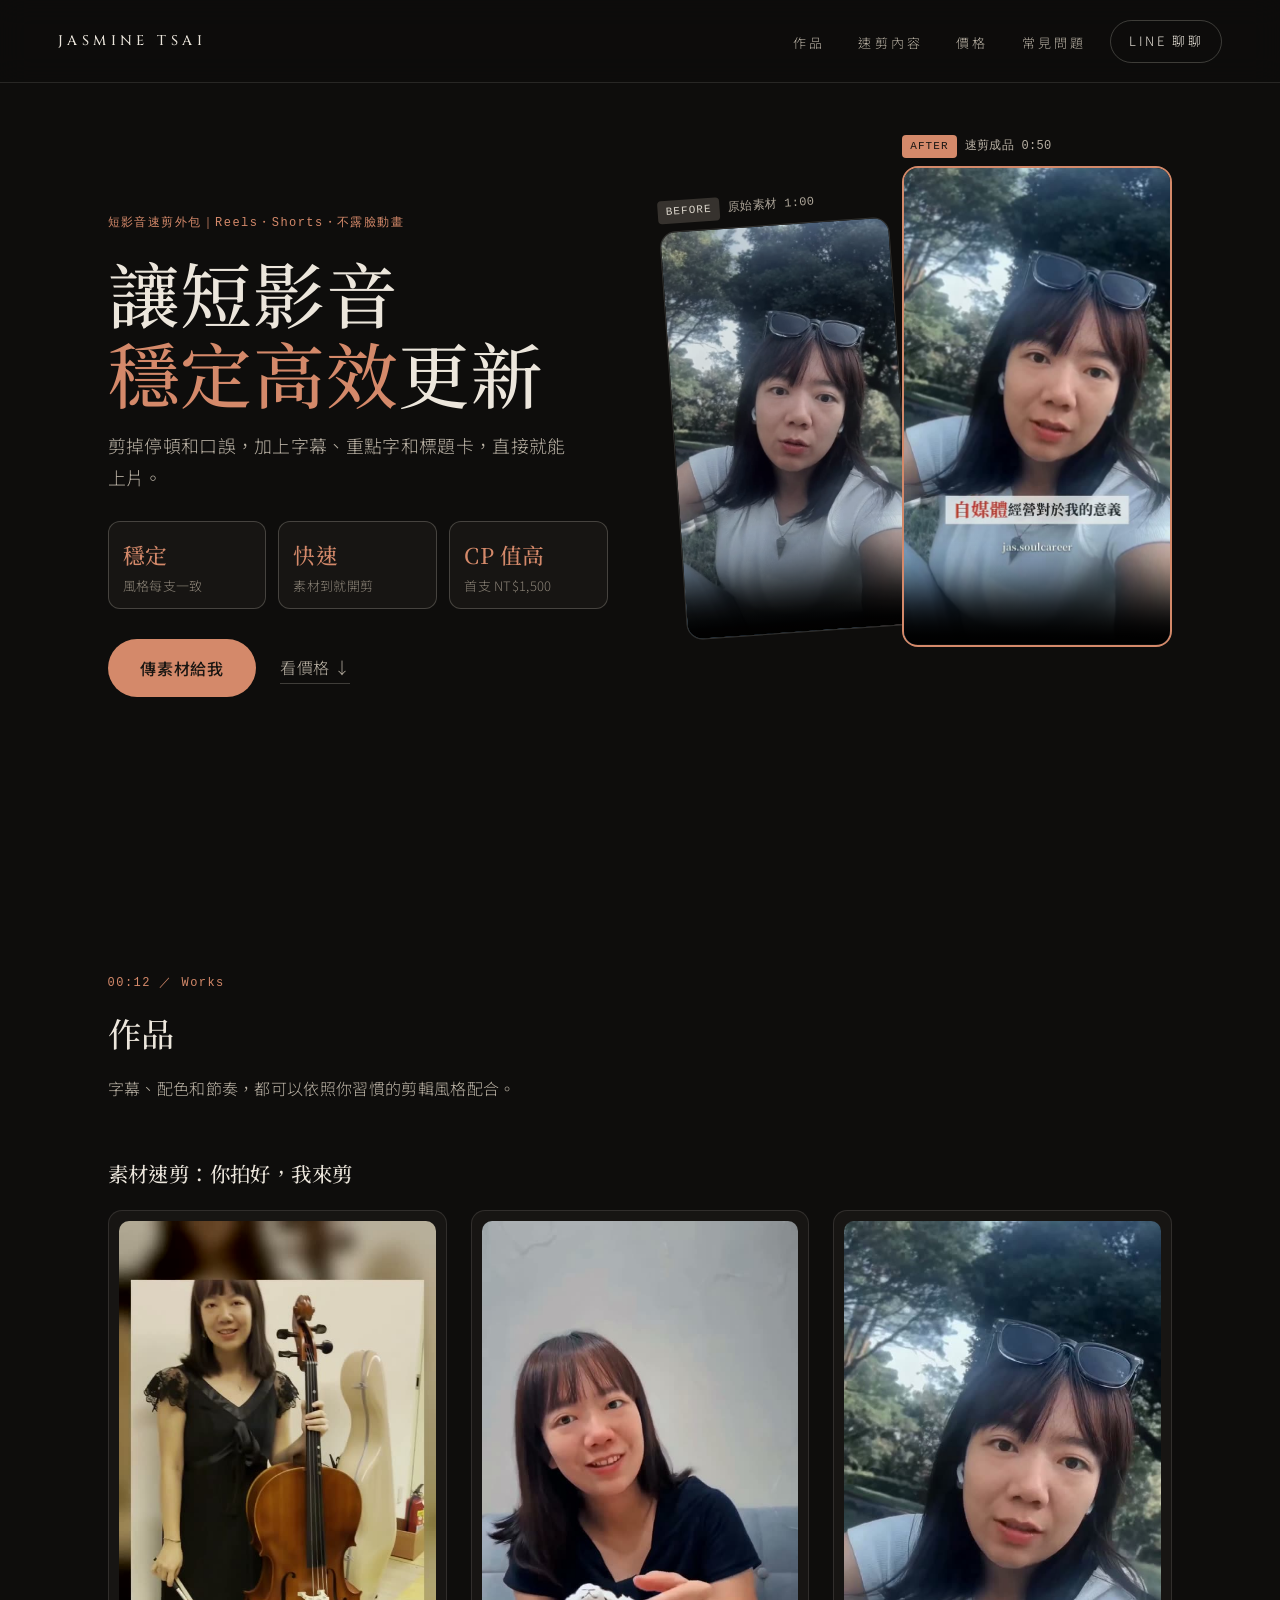
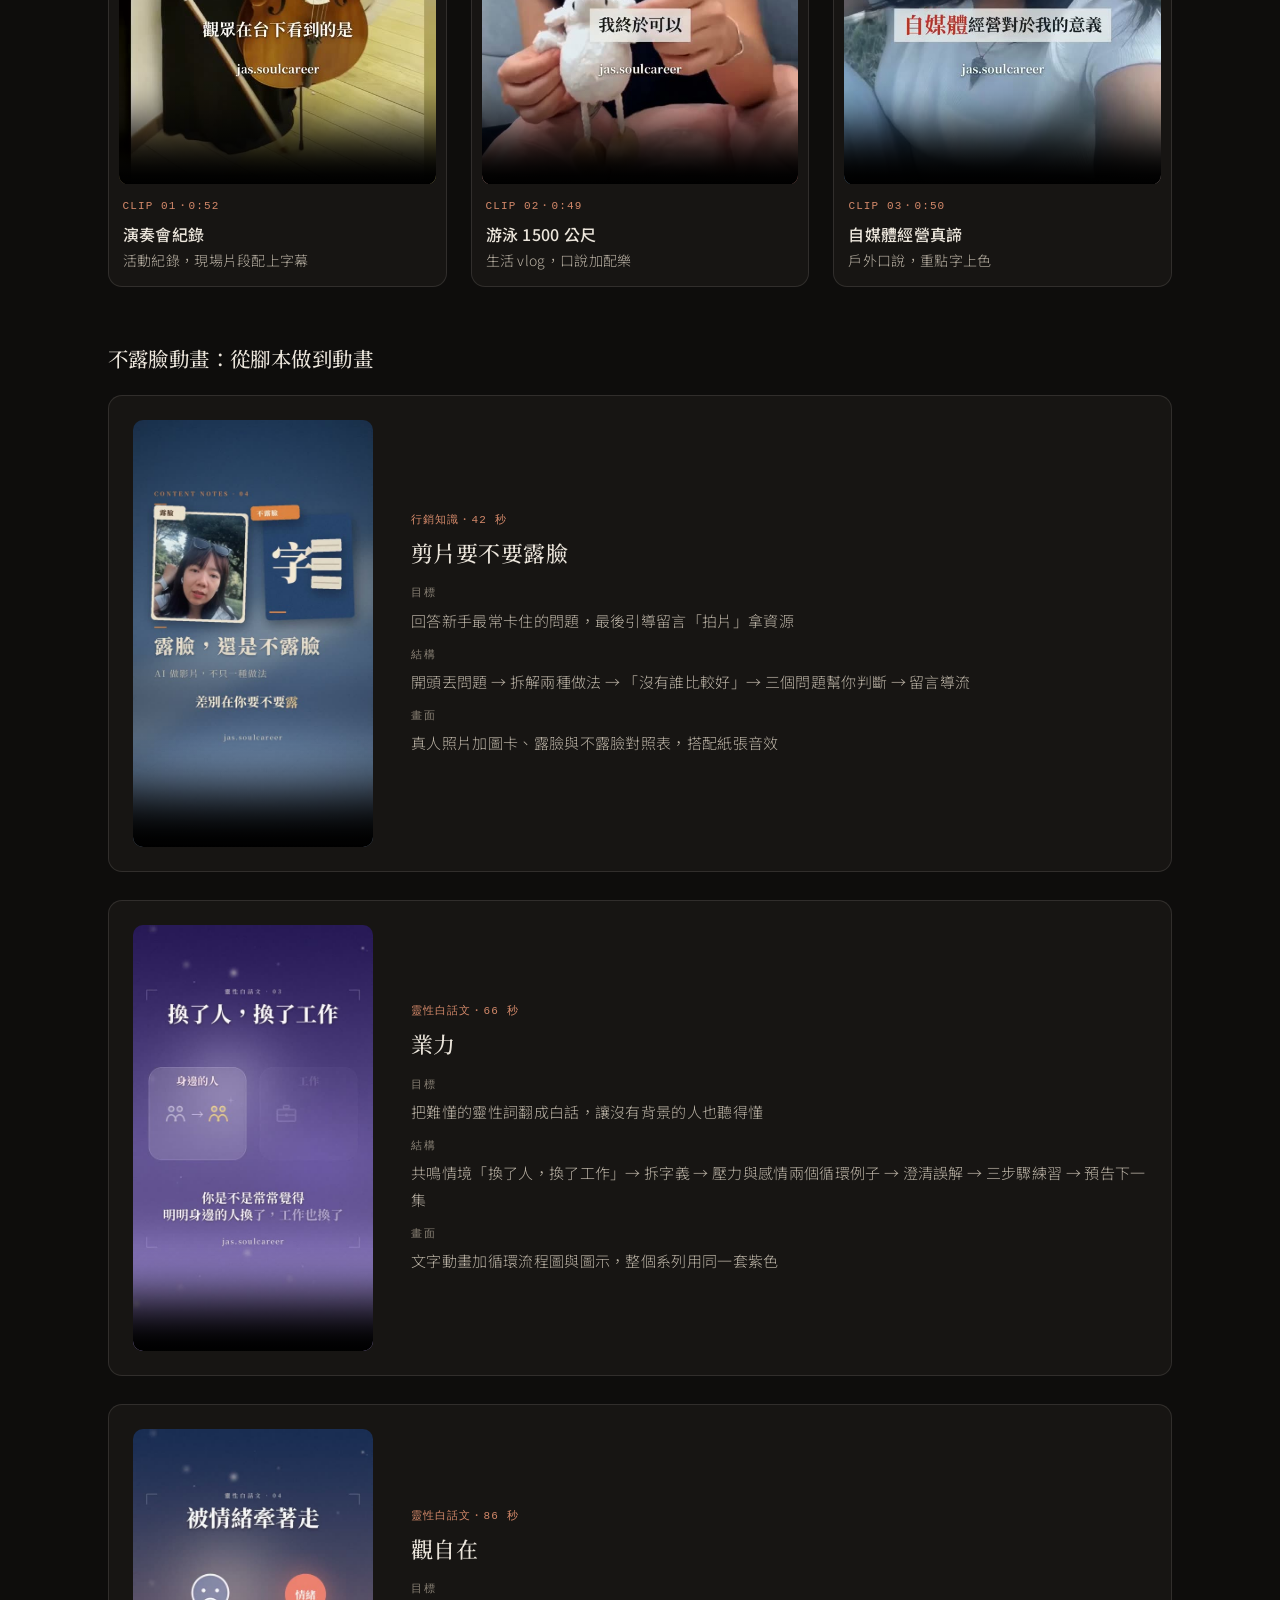
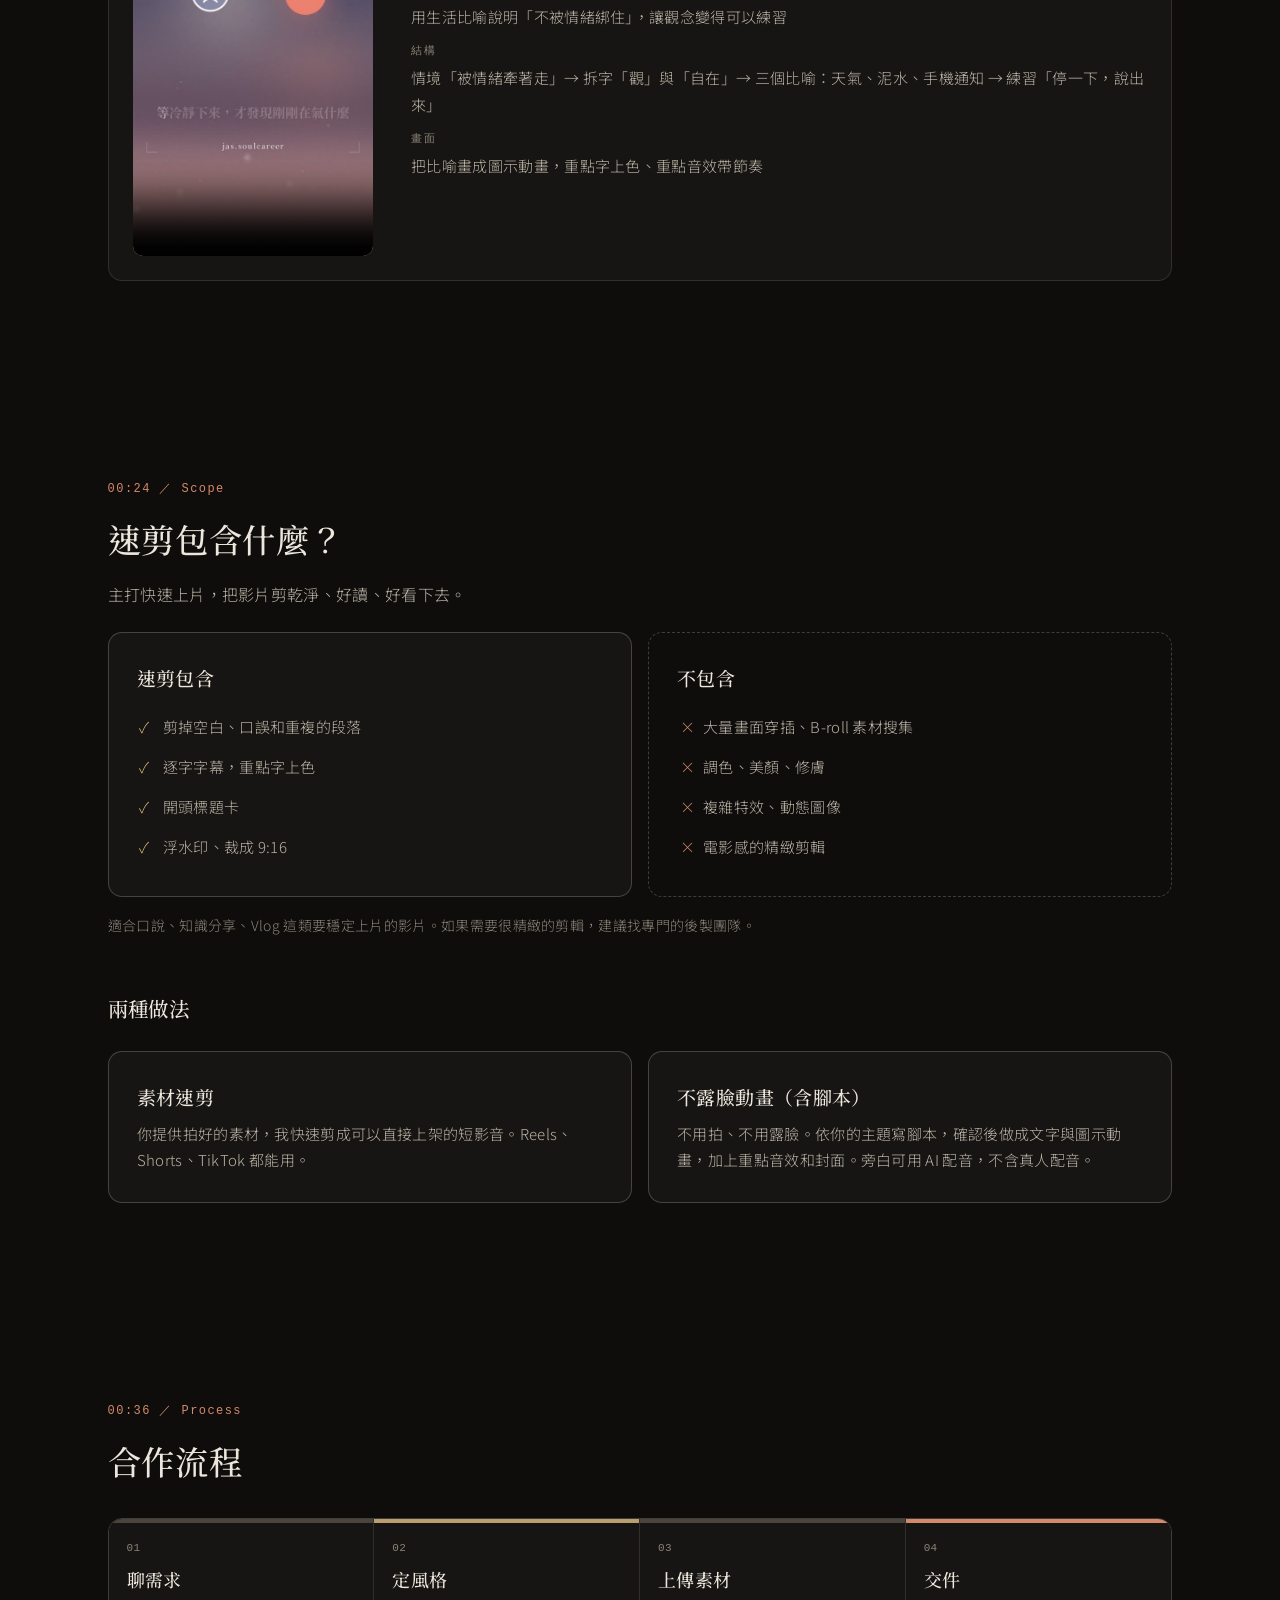
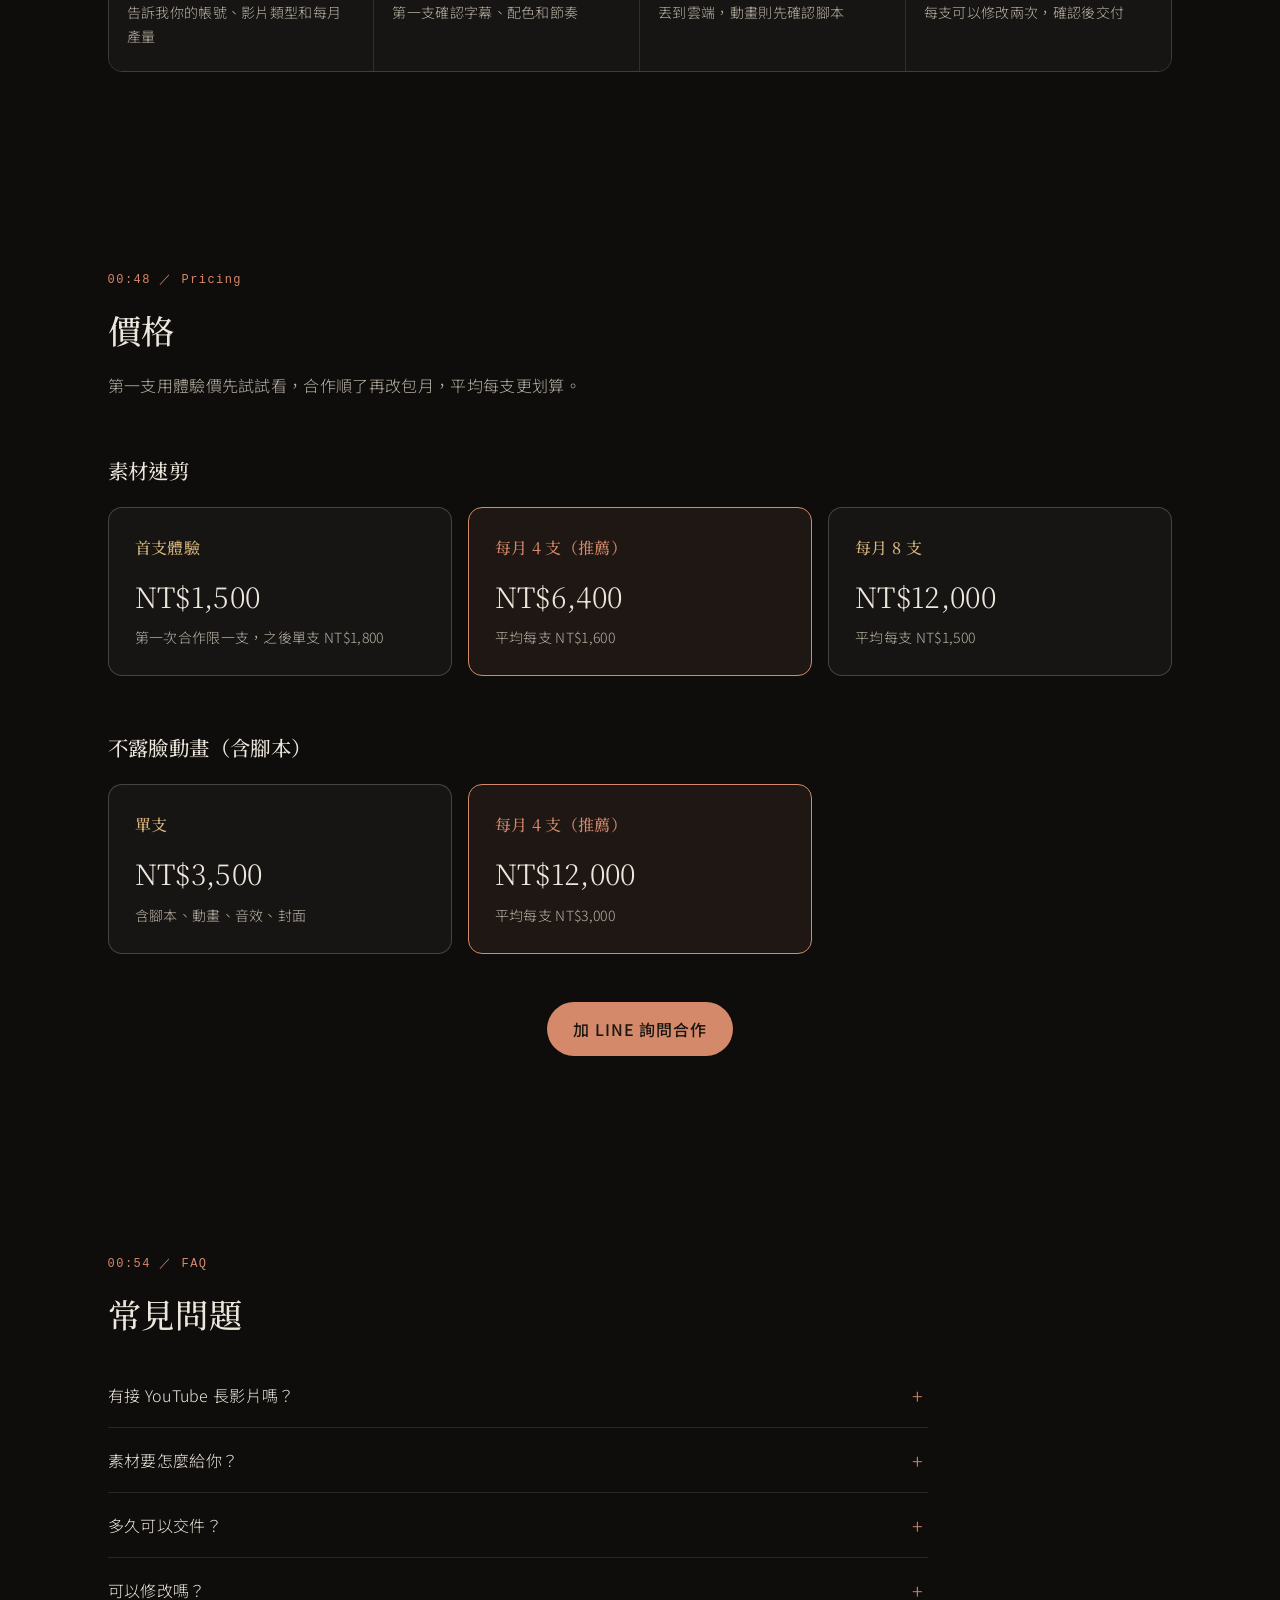
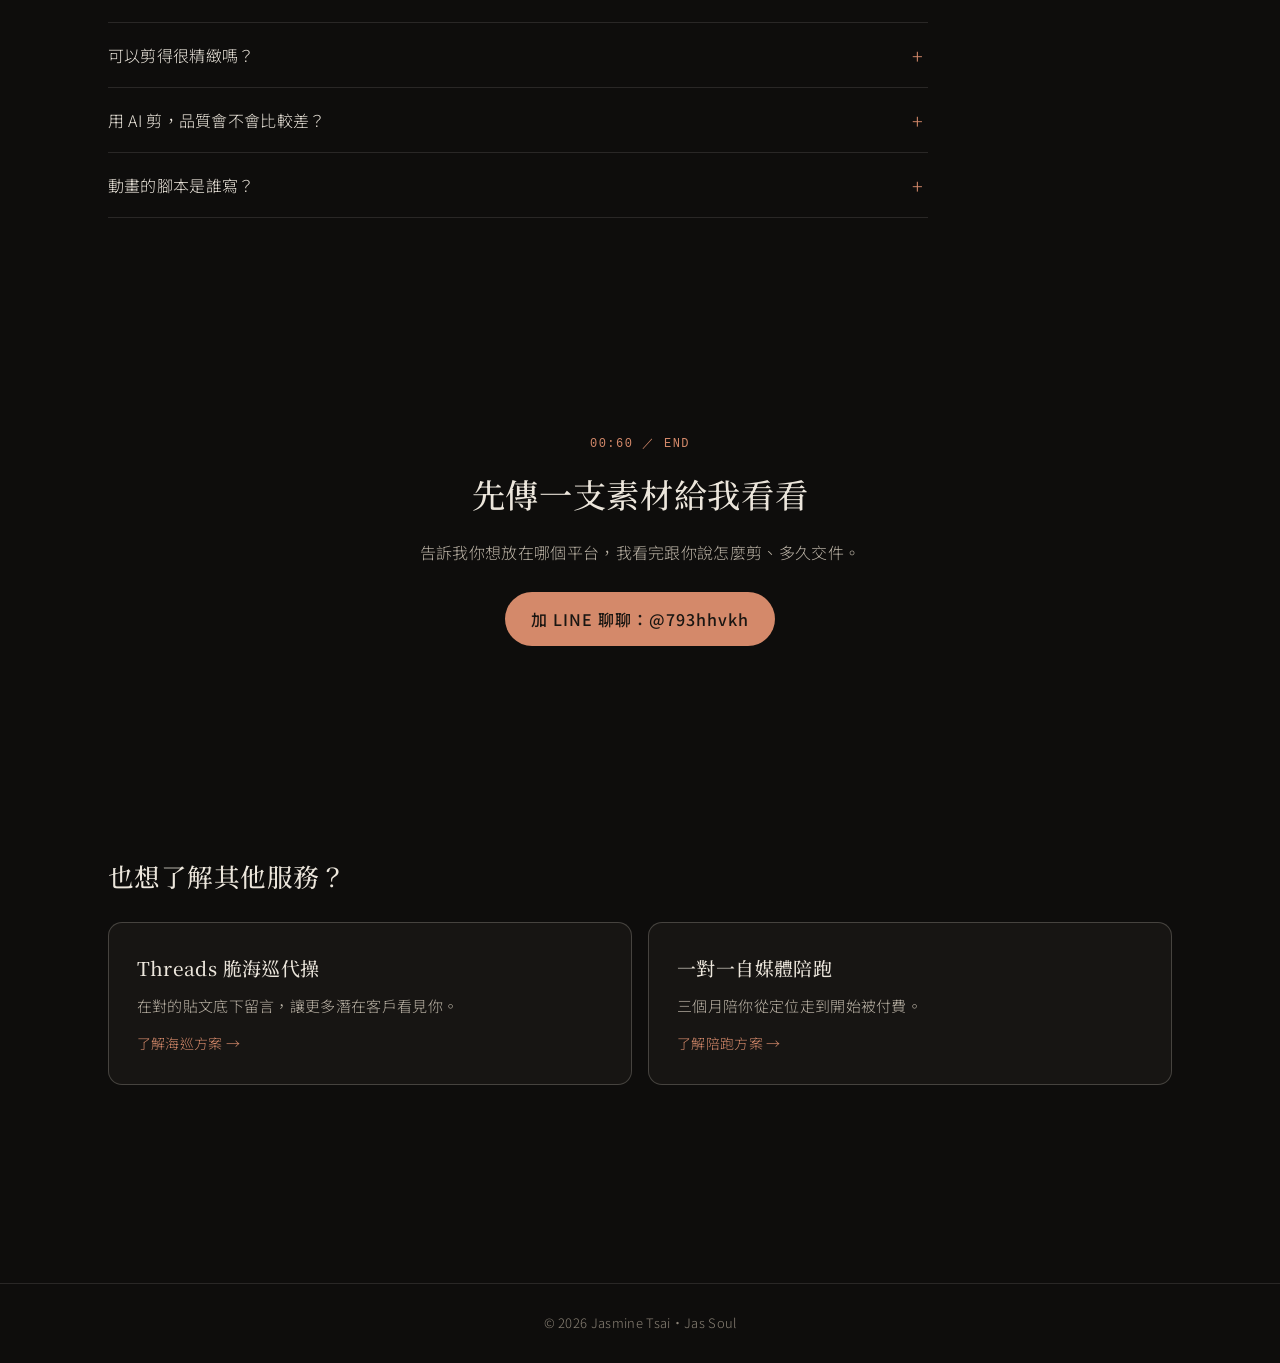
==== commit 6b56d932: "Add GA4 (shared with jas-soul.com) with LINE and article click events; drop internal UTMs Co-Authore" ====
--- a/ai-video/index.html
+++ b/ai-video/index.html
@@ -2,6 +2,25 @@
 <html lang="zh-Hant">
 <head>
 <meta charset="utf-8">
+<!-- Google Analytics 4（跟 jas-soul.com 同一個資源） -->
+<script async src="https://www.googletagmanager.com/gtag/js?id=G-79V9EQRSN1"></script>
+<script>
+window.dataLayer = window.dataLayer || [];
+function gtag(){dataLayer.push(arguments);}
+gtag('js', new Date());
+gtag('config', 'G-79V9EQRSN1');
+// 點 LINE 按鈕記成 line_click；點去 jas-soul.com 的文章記成 article_click
+document.addEventListener('click', function (e) {
+  var a = e.target.closest && e.target.closest('a[href]');
+  if (!a) return;
+  var url = a.href, text = (a.textContent || '').replace(/\s+/g, ' ').trim().slice(0, 60);
+  if (/line\.me|lin\.ee/.test(url)) {
+    gtag('event', 'line_click', { link_url: url, link_text: text, page_path: location.pathname });
+  } else if (/^https:\/\/jas-soul\.com\//.test(url)) {
+    gtag('event', 'article_click', { link_url: url.split('?')[0], link_text: text, page_path: location.pathname });
+  }
+}, true);
+</script>
 <meta name="viewport" content="width=device-width, initial-scale=1, viewport-fit=cover">
 <title>短影音速剪外包｜穩定、快速、CP 值高｜Jasmine Tsai</title>
 <meta name="description" content="短影音速剪外包：口說、知識分享、Vlog 剪乾淨、上字幕和標題卡，很快就能上片。首支體驗 NT$1,500，包月更划算；也提供從腳本做到不露臉動畫。">
--- a/style.css
+++ b/style.css
@@ -545,3 +545,84 @@
 .work .chapter{border-bottom:0;padding-bottom:0}
 .case-title,.case--feature .case-title{font-size:clamp(22px,2.1vw,30px)}
 @media (min-width:901px){.case-title .br-m{display:none}}
+
+/* ---- 2026-11 hero portrait + self-check ---- */
+.hero-portrait{display:block;width:clamp(76px,9vh,104px);height:auto;aspect-ratio:1;object-fit:cover;border-radius:50%;margin:0 auto clamp(14px,2.4vh,22px);border:1px solid rgba(217,183,126,.45);opacity:0;transform:translateY(10px);transition:opacity 1.2s .2s,transform 1.2s var(--ease) .2s}
+body.ready .hero-portrait{opacity:1;transform:none}
+.hero-title{font-size:clamp(28px,5.6vw,88px)}
+@media (max-width:700px){.br-d{display:none}}
+.check-grid{display:grid;grid-template-columns:minmax(0,7fr) minmax(0,5fr);gap:clamp(20px,3vw,40px);align-items:start}
+.check-list{list-style:none;margin:0;padding:0;display:grid;gap:12px}
+.check-list label{display:flex;align-items:center;gap:14px;padding:18px 20px;border:1px solid var(--line);border-radius:14px;background:var(--ink-2);cursor:pointer;transition:border-color .3s,background .3s}
+.check-list label:hover{border-color:var(--line-2)}
+.check-list input{appearance:none;-webkit-appearance:none;flex:none;width:20px;height:20px;border:1px solid var(--line-2);border-radius:50%;margin:0;display:grid;place-items:center;transition:border-color .3s,background .3s}
+.check-list input:checked{background:var(--gold);border-color:var(--gold)}
+.check-list input:checked::after{content:"";width:6px;height:10px;border:solid var(--ink);border-width:0 2px 2px 0;transform:translateY(-1px) rotate(45deg)}
+.check-list input:focus-visible{outline:2px solid var(--gold);outline-offset:3px}
+.check-list li.on label{border-color:rgba(217,183,126,.55);background:rgba(217,183,126,.07)}
+.check-list span{color:var(--paper);font-size:clamp(15px,1.3vw,17px);line-height:1.6}
+.check-result{position:sticky;top:110px;padding:clamp(24px,3vw,36px);border:1px solid rgba(217,183,126,.35);border-radius:18px;background:var(--ink-2)}
+.check-label{font-size:12px;letter-spacing:.24em;color:var(--gold)}
+.check-count{margin-top:6px;font-family:var(--f-serif);color:var(--paper-dim);font-size:18px}
+.check-count b{font-size:clamp(44px,4.6vw,60px);font-weight:500;color:var(--gold);margin-right:4px}
+.check-out{margin-top:14px;padding-top:18px;border-top:1px solid var(--line)}
+.check-out h3{font-family:var(--f-serif);font-weight:500;font-size:clamp(19px,1.8vw,23px);color:var(--paper)}
+.check-out p{margin-top:8px;color:var(--paper-dim);font-size:15px;line-height:1.8}
+.check-cta{display:flex;flex-wrap:wrap;align-items:center;gap:14px 24px;margin-top:20px}
+.check-cta .btn-zoom{margin-top:0}
+@media (max-width:900px){.check-grid{grid-template-columns:1fr}.check-result{position:relative;top:0}}
+.check-cta .btn-product{background:var(--gold);border-color:var(--gold);color:var(--ink);font-weight:500}
+.hero-intro{display:flex;align-items:center;gap:16px;max-width:620px;margin:0 auto;text-align:left;opacity:0;transform:translateY(10px);transition:opacity 1.2s 1.1s,transform 1.2s var(--ease) 1.1s}
+body.ready .hero-intro{opacity:1;transform:none}
+.hero-intro .hero-sub{margin:0;max-width:none;opacity:1;transform:none;transition:none}
+.hero-avatar{flex:none;width:64px;height:64px;border-radius:50%;object-fit:cover;border:1px solid rgba(217,183,126,.45)}
+.hero-title{margin:clamp(16px,2.6vh,28px) 0 clamp(16px,2.4vh,24px)}
+.hero-tags{margin-top:clamp(18px,2.6vh,26px)}
+.btn-enter{margin-top:clamp(18px,3vh,32px)}
+.hero-inner{padding-block:calc(var(--bar) * .6)}
+@media (max-width:560px){.hero-intro{gap:12px}.hero-avatar{width:52px;height:52px}}
+.check-more{margin-top:24px;color:var(--paper-dim);font-size:15px}
+.check-more a{color:var(--gold);text-underline-offset:3px}
+.reels-cta{margin-top:clamp(32px,5vh,56px);padding:clamp(20px,2.6vw,28px);border:1px solid rgba(217,183,126,.35);border-radius:16px;background:var(--ink-2);display:flex;flex-wrap:wrap;align-items:center;justify-content:space-between;gap:16px 28px}
+.reels-cta p{color:var(--paper);font-size:clamp(15px,1.4vw,18px)}
+.reels-cta .product-actions{margin-top:0}
+.reels-cta .btn-product{background:var(--gold);border-color:var(--gold);color:var(--ink);font-weight:500}
+.hero-intro{justify-content:center;text-align:center}
+
+/* ---- 2026-11 magazine rhythm: cream sections + service colors ---- */
+:root{--cream:#f3ece0;--c-patrol:#c9a263;--c-video:#d4896a;--c-coach:#8a7bb8}
+main>section.light{
+  --paper:#2a241d;--paper-dim:#5e5547;--muted:#857a6a;--gold:#9a7438;--gold-deep:#7d5f27;
+  --line:rgba(42,36,29,.14);--line-2:rgba(42,36,29,.26);--ink-2:#fbf8f2;--ink-3:#efe7da;--accent:#9a7438;
+  color:var(--paper);background:var(--cream);box-shadow:0 0 0 100vmax var(--cream);clip-path:inset(0 -100vmax);
+  padding-bottom:clamp(72px,12vh,140px)}
+main>section.light+section.light{padding-top:0}
+main>section.light .chapter-hint{color:var(--muted)}
+main>section.light .stat-num{color:var(--paper)}
+main>section.light .stat-num small{color:var(--gold)}
+main>section.light .svc{background:#fffdf8;border-color:var(--line)}
+main>section.light .svc::before{display:none}
+main>section.light .btn-product{color:var(--paper);border-color:var(--paper)}
+main>section.light .reels-cta{background:#fffdf8;border-color:var(--line-2)}
+main>section.light .reels-cta .btn-product{background:var(--c-video);border-color:var(--c-video);color:#2a1a12}
+main>section.light .tools span{border-color:var(--line-2);color:var(--paper-dim)}
+main>section.light .case-index,main>section.light .svc-en{color:var(--gold)}
+main>section.light img{filter:none}
+/* service colors */
+.svc--patrol{border-top:4px solid var(--c-patrol)!important}
+.svc--video{border-top:4px solid var(--c-video)!important}
+.svc--coach{border-top:4px solid var(--c-coach)!important}
+main>section.light .svc--patrol .svc-en{color:#8c6a2c}
+main>section.light .svc--video .svc-en{color:#a85a3b}
+main>section.light .svc--coach .svc-en{color:#5f4f96}
+.svc--patrol .svc-price{color:#8c6a2c}.svc--video .svc-price{color:#a85a3b}.svc--coach .svc-price{color:#5f4f96}
+.hero-tags a:nth-child(1){border-color:var(--c-patrol)}
+.hero-tags a:nth-child(2){border-color:var(--c-video)}
+.hero-tags a:nth-child(3){border-color:var(--c-coach)}
+.check-out[data-r="patrol"]{border-top:3px solid var(--c-patrol)}
+.check-out[data-r="video"]{border-top:3px solid var(--c-video)}
+.check-out[data-r="coach"]{border-top:3px solid var(--c-coach)}
+.check-out[data-r="patrol"] .btn-product{background:var(--c-patrol);border-color:var(--c-patrol)}
+.check-out[data-r="video"] .btn-product{background:var(--c-video);border-color:var(--c-video)}
+.check-out[data-r="coach"] .btn-product{background:var(--c-coach);border-color:var(--c-coach);color:#fff}
+main>section:not(.hero):not(.light):not(.contact){padding-bottom:clamp(72px,12vh,140px)}
